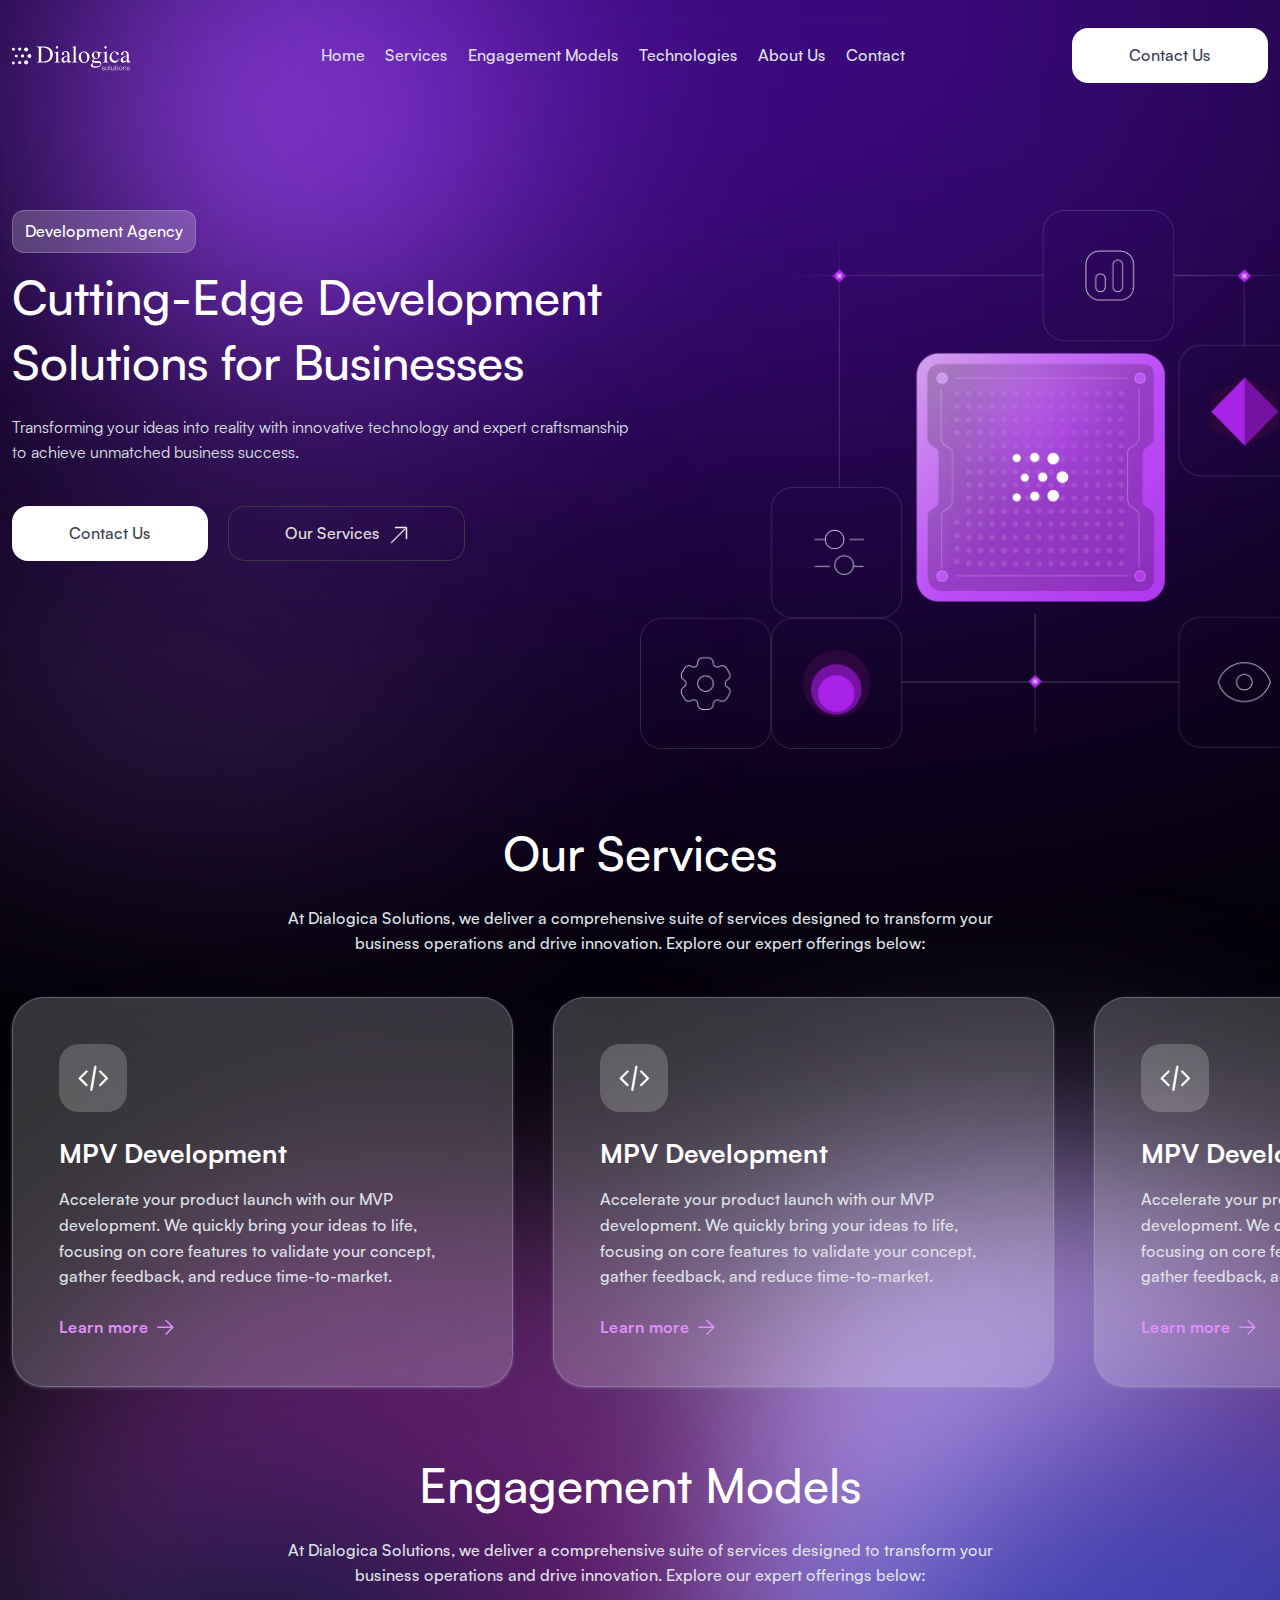
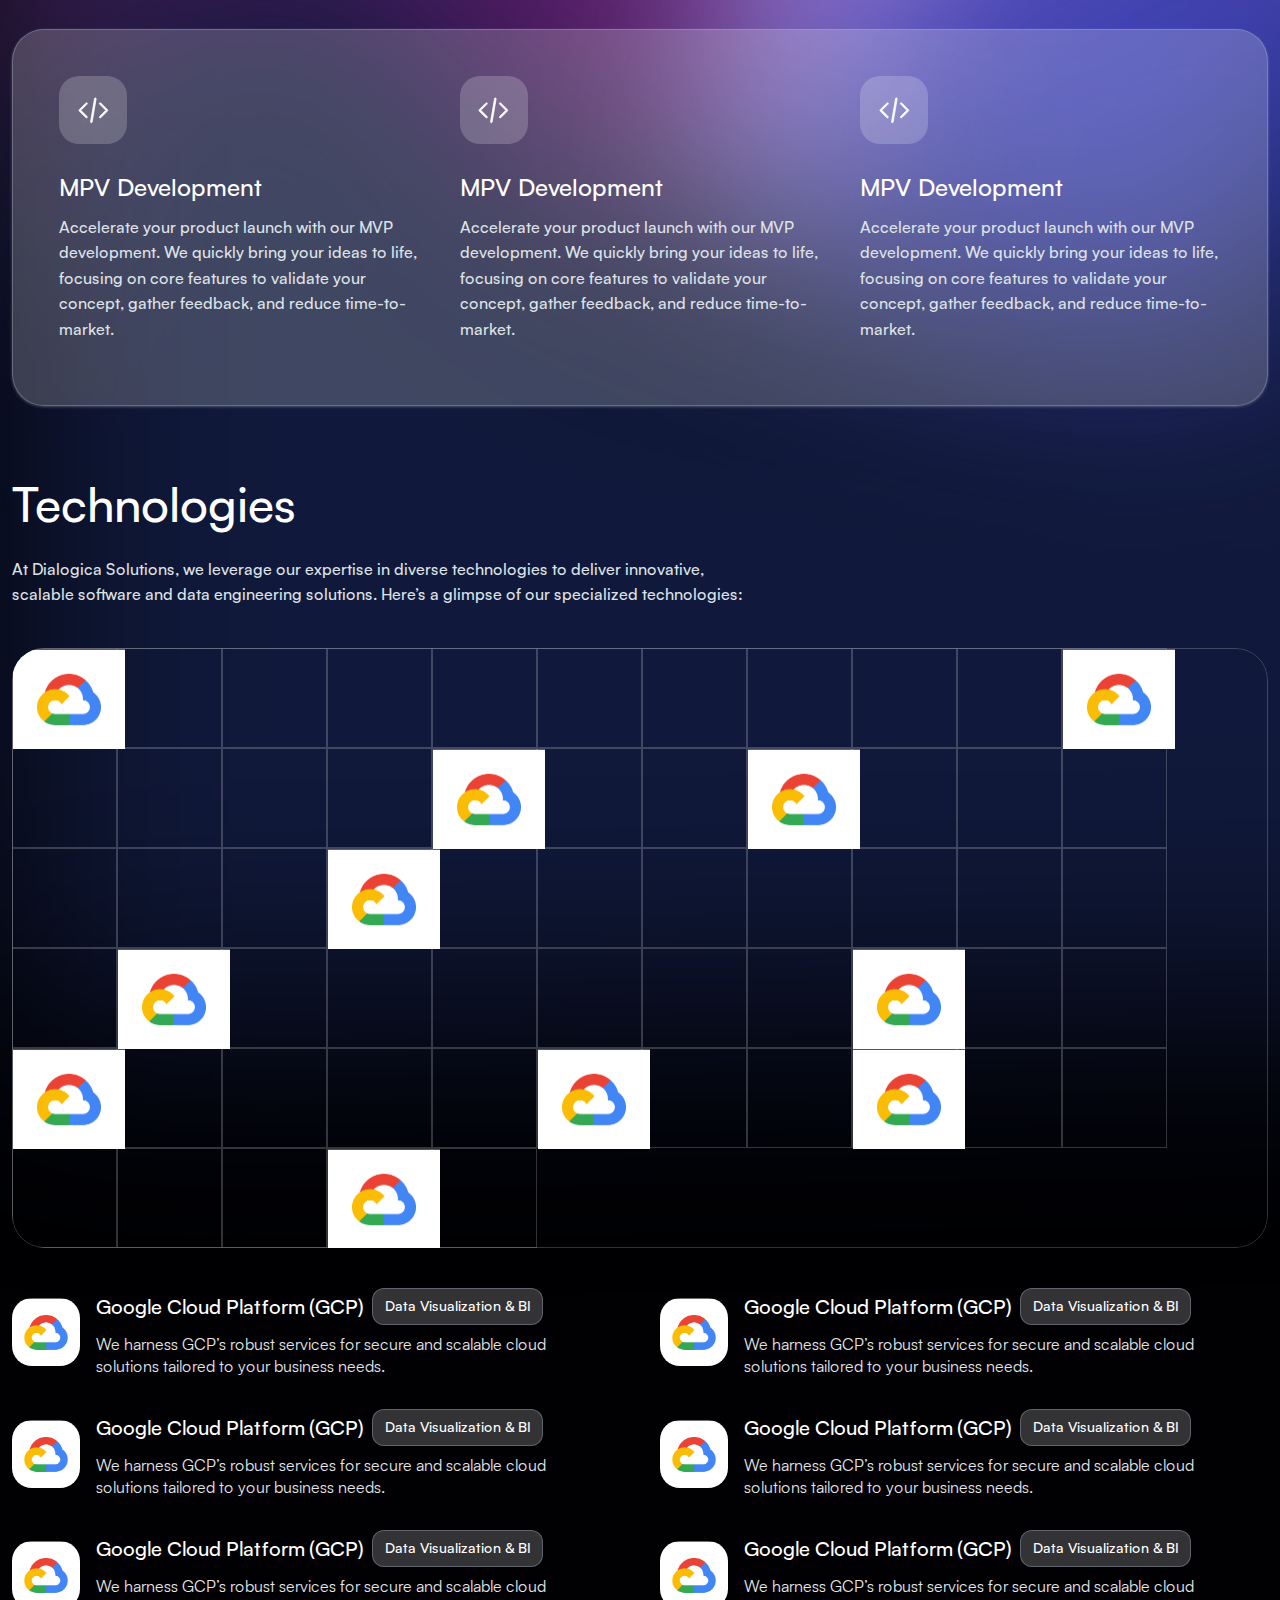
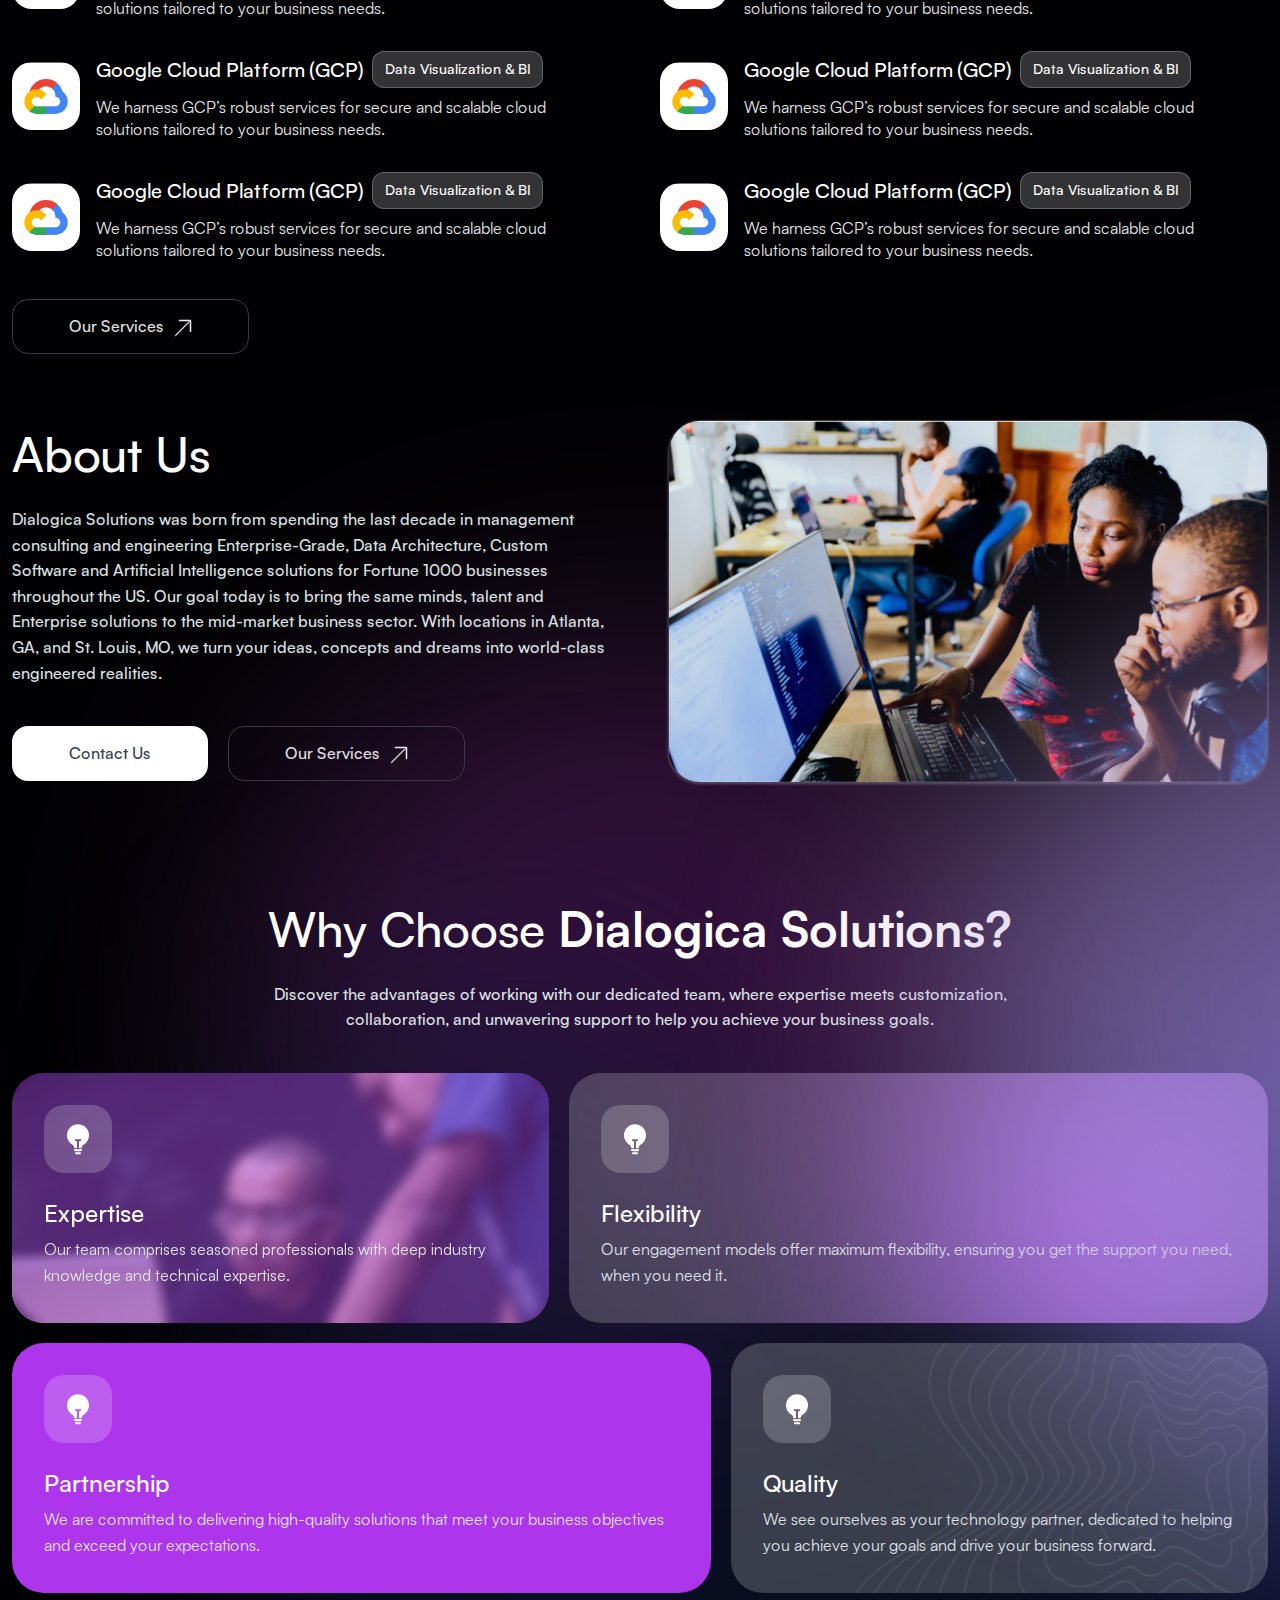
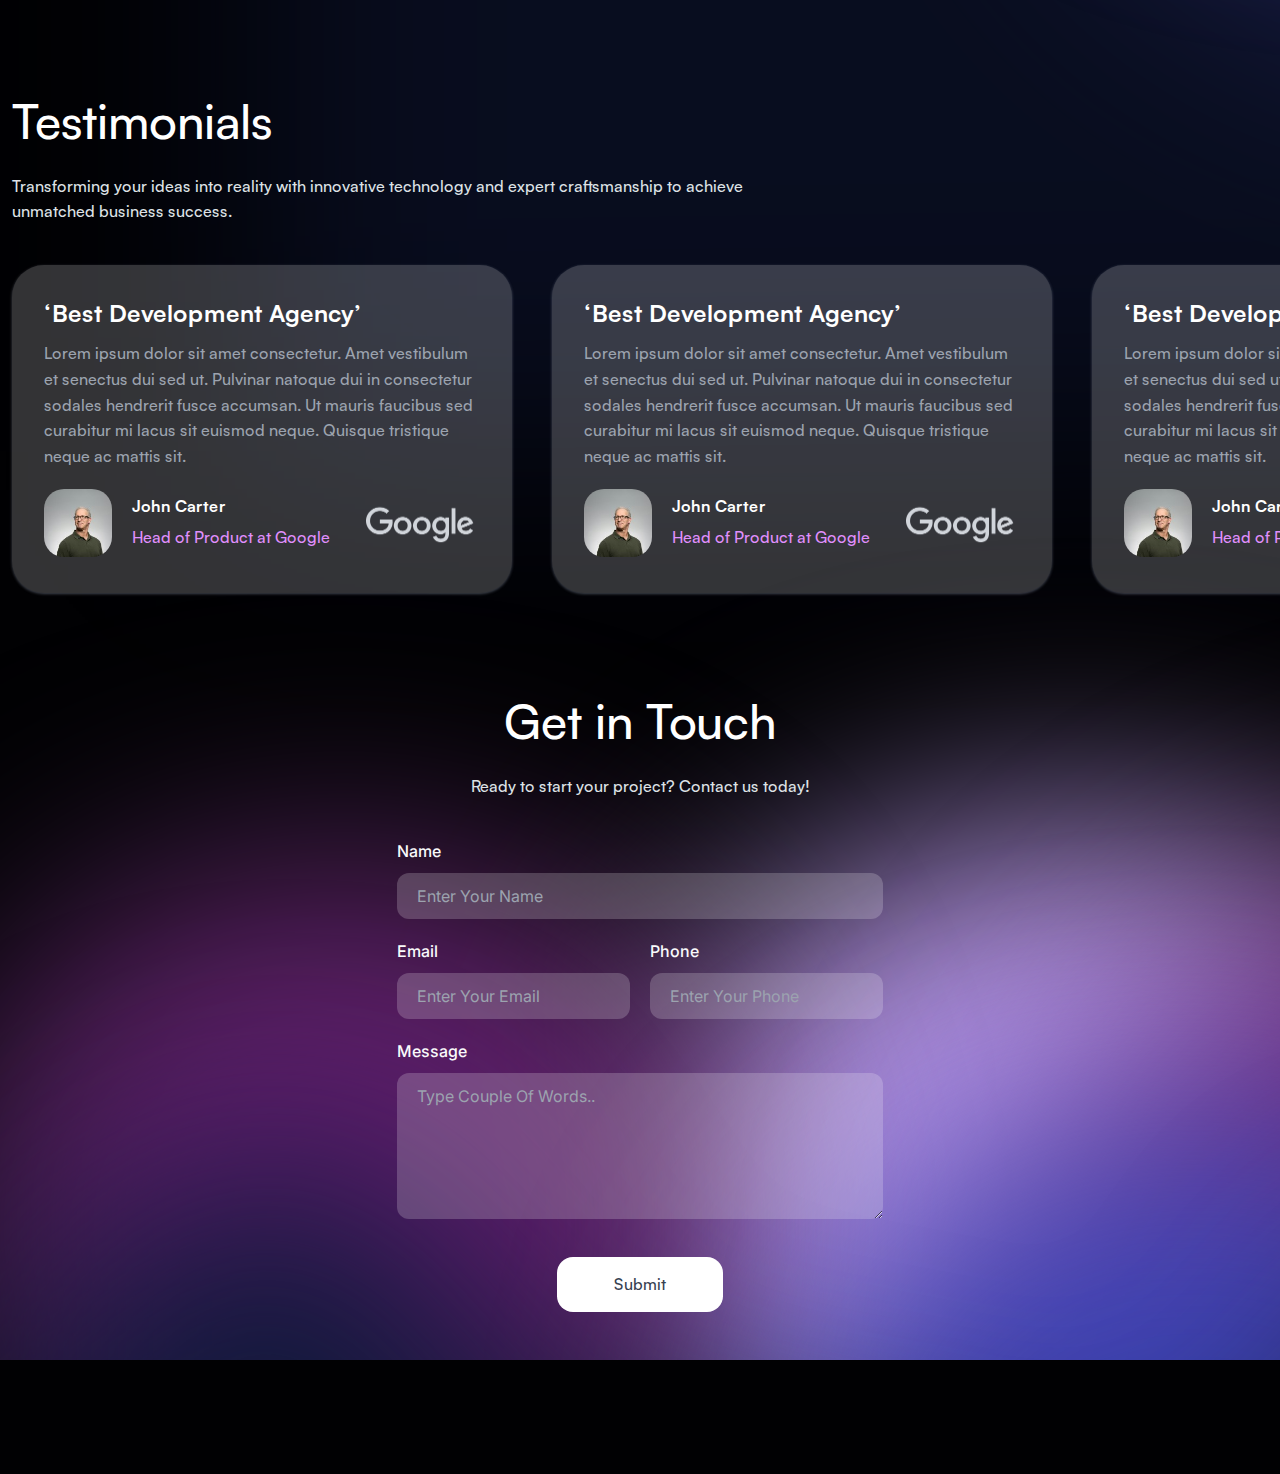
==== index.html @ e577fa41 "testing" ====
<!DOCTYPE html>
<html lang="en">
	<head>
		<meta charset="UTF-8">
		<meta name="viewport" content="width=device-width, initial-scale=1.0">
		<!-- bootstrap min css -->
		<link rel="stylesheet" href="assets/css/bootstrap.min.css">
		<!-- bootstrap min css -->
		<link rel="stylesheet" href="assets/css/fonts.css">
		<!-- main css -->
		<link rel="stylesheet" href="assets/css/main.css">
		<!-- responsive css -->
		<link rel="stylesheet" href="assets/css/responsive.css">
		<title>Dialogica solutions</title>
	</head>
	<body>
		<!-- header section start -->
		<header class="header-area">
			<div class="container">
				<div class="row align-items-center justify-content-between">
					<div class="col-auto">
						<a href="#" class="main-logo">
							<img src="assets/images/header-logo/header-logo.svg" alt="header logo">
						</a>
					</div>
					<div class="col-lg-8 d-none d-lg-block">
						<div class="main-menu-wrapper justify-content-center d-flex">
							<nav class="main-menu">
								<ul>
									<li>
										<a href="#">Home</a>
									</li>
									<li>
										<a href="#">Services</a>
									</li>
									<li>
										<a href="#">Engagement Models</a>
									</li>
									<li>
										<a href="#">Technologies</a>
									</li>
									<li>
										<a href="#">About Us</a>
									</li>
									<li>
										<a href="#">Contact</a>
									</li>
								</ul>
							</nav>
						</div>
					</div>
					<div class="col-auto">
						<a href="#" class="dialogica-btn">
							Contact Us
						</a>
					</div>
				</div>
			</div>
		</header>
		<!-- header section end -->
		<!-- main area start -->
		<main>
			<!-- banner section start -->
			 <section class="banner-area d-flex align-items-end">
				<div class="container position-relative z-5">
					<div class="gradient gradient-1"></div>
					<div class="gradient gradient-2"></div>
					<div class="gradient gradient-3"></div>
					<div class="row align-items-start flex-column-reverse flex-xl-row position-relative z-5">
						<div class="col">
							<div class="banner-content-wrapper">
								<span class="sub-title ">Development Agency</span>
								<h1 class="main-title ">Cutting-Edge Development Solutions for Businesses</h1>
								<div class=" mb-p">
									<p>Transforming your ideas into reality with innovative technology and expert craftsmanship to achieve unmatched business success.</p>
								</div>
								<div class="bottom-content-button d-flex align-items-center flex-wrap">
									<a href="#" class="dialogica-btn ">Contact Us</a>
									<a href="#" class="dialogica-btn transparent-btn ">
										<span>Our Services</span>
										<svg width="18" height="18" viewBox="0 0 18 18" fill="none" xmlns="http://www.w3.org/2000/svg">
											<path d="M16.2498 3.31V2.10289L15.3963 2.95645L1.6842 16.6685C1.63742 16.7099 1.57676 16.7324 1.51414 16.7313C1.44938 16.7301 1.38758 16.7039 1.34178 16.6581C1.29597 16.6123 1.26974 16.5505 1.26859 16.4857C1.26749 16.4231 1.28992 16.3624 1.33131 16.3156L15.0434 2.60355L15.897 1.75H14.6898H5.24985C5.18354 1.75 5.11995 1.72366 5.07307 1.67678C5.02619 1.62989 4.99985 1.5663 4.99985 1.5C4.99985 1.4337 5.02619 1.37011 5.07307 1.32322C5.11995 1.27634 5.18354 1.25 5.24985 1.25H16.4998C16.5662 1.25 16.6297 1.27634 16.6766 1.32322C16.7235 1.37011 16.7498 1.43369 16.7498 1.5V12.75C16.7498 12.8163 16.7235 12.8799 16.6766 12.9268C16.6297 12.9737 16.5662 13 16.4998 13C16.4335 13 16.37 12.9737 16.3231 12.9268C16.2762 12.8799 16.2498 12.8163 16.2498 12.75V3.31Z" fill="black" stroke="#fff"/>
										</svg>	
									</a>
								</div>
							</div>
						</div>
						<div class="col">
							<div class="banner-img-wrapper ">
								<img src="assets/images/banner/banner-img.png" alt="banner img">
							</div>
						</div>
					</div>
				</div>
			 </section>
			<!-- banner section end -->
			<!-- dialogica services card section end -->
			 <section class="dialogica-services-card-area">
				<div class="container position-relative z-6">
					<div class="gradient gradient-4"></div>
					<div class="gradient gradient-5"></div>
					<div class="gradient gradient-6"></div>
					<div class="gradient gradient-7"></div>
					<div class="gradient gradient-8"></div>
					<!-- our services section start -->
					<div class="our-services-area position-relative z-6">
						<div class="section-title-wrapper text-center">
							<h2 >Our Services</h2>
							<div >
								<p>At Dialogica Solutions, we deliver a comprehensive suite of services designed to transform your business operations and drive innovation. Explore our expert offerings below:</p>
							</div>
						</div>
						<div class="card-move-wrapper">
							
							<div class="card-wrapper card-move-info">
								<a href="#" class="card-info card-hover-active position-relative z-3 overflow-hidden">
									<div class="gradient gradient-1"></div>
									<div class="inner-card-wrapper">
										<div class="card-icon ">
											<svg width="31" height="27" viewBox="0 0 31 27" fill="none" xmlns="http://www.w3.org/2000/svg">
												<path d="M3.173 13.0768L2.91247 13.3373L3.173 13.5978L9.11997 19.5448C9.26431 19.7019 9.34279 19.9086 9.33902 20.122C9.33522 20.3375 9.24795 20.543 9.09559 20.6954C8.94323 20.8477 8.73769 20.935 8.52225 20.9388C8.3088 20.9426 8.10215 20.8641 7.94503 20.7198L1.1502 13.9249C1.15019 13.9249 1.15017 13.9249 1.15016 13.9249C0.99446 13.769 0.907008 13.5576 0.907008 13.3373C0.907008 13.117 0.994445 12.9057 1.15012 12.7497C1.15014 12.7497 1.15017 12.7497 1.1502 12.7497L7.94988 5.94998C8.1058 5.79425 8.31715 5.70678 8.53752 5.70678C8.75781 5.70678 8.96909 5.79419 9.125 5.94982C9.28062 6.10572 9.36803 6.317 9.36803 6.53729C9.36803 6.75766 9.28056 6.96902 9.12483 7.12494L3.173 13.0768ZM27.502 13.5978L27.7626 13.3373L27.502 13.0768L21.5502 7.12494C21.3945 6.96902 21.307 6.75766 21.307 6.53729C21.307 6.317 21.3944 6.10572 21.55 5.94982C21.7059 5.79419 21.9172 5.70678 22.1375 5.70678C22.3579 5.70678 22.5692 5.79425 22.7252 5.94998L29.5248 12.7497C29.6806 12.9056 29.768 13.1169 29.768 13.3373C29.768 13.5577 29.6806 13.769 29.5248 13.9249L22.73 20.7198C22.5729 20.8641 22.3662 20.9426 22.1528 20.9388C21.9373 20.935 21.7318 20.8477 21.5794 20.6954C21.4271 20.543 21.3398 20.3375 21.336 20.122C21.3322 19.9086 21.4107 19.7019 21.5551 19.5448L27.502 13.5978ZM18.1569 1.8793L18.1568 1.8795L14.1573 25.0766C14.1166 25.2902 13.9937 25.4794 13.815 25.6036C13.6356 25.7282 13.4144 25.7772 13.1991 25.7401C12.9839 25.7029 12.7919 25.5826 12.6647 25.4051C12.5379 25.2282 12.4855 25.0088 12.5187 24.7938L16.5182 1.59669L16.5182 1.59658C16.5556 1.37929 16.6778 1.18575 16.8578 1.0585C17.0379 0.931255 17.2611 0.880724 17.4784 0.918019C17.5861 0.936533 17.689 0.976083 17.7814 1.03441C17.8738 1.09275 17.9538 1.16873 18.0168 1.25801C18.0799 1.34729 18.1247 1.44811 18.1487 1.55471C18.1727 1.66132 18.1755 1.77162 18.1569 1.8793Z" fill="white" stroke="white" stroke-width="0.736867"/>
											</svg>
												
										</div>
										<div class="card-content">
											<h5 >MPV Development</h5>
											<div >
												<p>Accelerate your product launch with our MVP development. We quickly bring your ideas to life, focusing on core features to validate your concept, gather feedback, and reduce time-to-market.</p>
											</div>
											<div >
												<span class="learn-btn">
													<span>Learn more</span>
													<svg width="17" height="16" viewBox="0 0 17 16" fill="none" xmlns="http://www.w3.org/2000/svg">
													<path d="M0.837402 8.3374H15.8374M15.8374 8.3374L9.0874 1.5874M15.8374 8.3374L9.0874 15.0874" stroke="#E08FFD" stroke-width="1.5" stroke-linecap="round" stroke-linejoin="round"/>
													</svg>
												</span>
											</div>
										</div>
									</div>
								</a>
								<a href="#" class="card-info card-hover-active position-relative z-3 overflow-hidden">
									<div class="gradient gradient-1"></div>
									<div class="inner-card-wrapper">
										<div class="card-icon ">
											<svg width="31" height="27" viewBox="0 0 31 27" fill="none" xmlns="http://www.w3.org/2000/svg">
												<path d="M3.173 13.0768L2.91247 13.3373L3.173 13.5978L9.11997 19.5448C9.26431 19.7019 9.34279 19.9086 9.33902 20.122C9.33522 20.3375 9.24795 20.543 9.09559 20.6954C8.94323 20.8477 8.73769 20.935 8.52225 20.9388C8.3088 20.9426 8.10215 20.8641 7.94503 20.7198L1.1502 13.9249C1.15019 13.9249 1.15017 13.9249 1.15016 13.9249C0.99446 13.769 0.907008 13.5576 0.907008 13.3373C0.907008 13.117 0.994445 12.9057 1.15012 12.7497C1.15014 12.7497 1.15017 12.7497 1.1502 12.7497L7.94988 5.94998C8.1058 5.79425 8.31715 5.70678 8.53752 5.70678C8.75781 5.70678 8.96909 5.79419 9.125 5.94982C9.28062 6.10572 9.36803 6.317 9.36803 6.53729C9.36803 6.75766 9.28056 6.96902 9.12483 7.12494L3.173 13.0768ZM27.502 13.5978L27.7626 13.3373L27.502 13.0768L21.5502 7.12494C21.3945 6.96902 21.307 6.75766 21.307 6.53729C21.307 6.317 21.3944 6.10572 21.55 5.94982C21.7059 5.79419 21.9172 5.70678 22.1375 5.70678C22.3579 5.70678 22.5692 5.79425 22.7252 5.94998L29.5248 12.7497C29.6806 12.9056 29.768 13.1169 29.768 13.3373C29.768 13.5577 29.6806 13.769 29.5248 13.9249L22.73 20.7198C22.5729 20.8641 22.3662 20.9426 22.1528 20.9388C21.9373 20.935 21.7318 20.8477 21.5794 20.6954C21.4271 20.543 21.3398 20.3375 21.336 20.122C21.3322 19.9086 21.4107 19.7019 21.5551 19.5448L27.502 13.5978ZM18.1569 1.8793L18.1568 1.8795L14.1573 25.0766C14.1166 25.2902 13.9937 25.4794 13.815 25.6036C13.6356 25.7282 13.4144 25.7772 13.1991 25.7401C12.9839 25.7029 12.7919 25.5826 12.6647 25.4051C12.5379 25.2282 12.4855 25.0088 12.5187 24.7938L16.5182 1.59669L16.5182 1.59658C16.5556 1.37929 16.6778 1.18575 16.8578 1.0585C17.0379 0.931255 17.2611 0.880724 17.4784 0.918019C17.5861 0.936533 17.689 0.976083 17.7814 1.03441C17.8738 1.09275 17.9538 1.16873 18.0168 1.25801C18.0799 1.34729 18.1247 1.44811 18.1487 1.55471C18.1727 1.66132 18.1755 1.77162 18.1569 1.8793Z" fill="white" stroke="white" stroke-width="0.736867"/>
											</svg>
												
										</div>
										<div class="card-content">
											<h5 >MPV Development</h5>
											<div >
												<p>Accelerate your product launch with our MVP development. We quickly bring your ideas to life, focusing on core features to validate your concept, gather feedback, and reduce time-to-market.</p>
											</div>
											<div >
												<span class="learn-btn">
													<span>Learn more</span>
													<svg width="17" height="16" viewBox="0 0 17 16" fill="none" xmlns="http://www.w3.org/2000/svg">
													<path d="M0.837402 8.3374H15.8374M15.8374 8.3374L9.0874 1.5874M15.8374 8.3374L9.0874 15.0874" stroke="#E08FFD" stroke-width="1.5" stroke-linecap="round" stroke-linejoin="round"/>
													</svg>
												</span>
											</div>
										</div>
									</div>
								</a>
								<a href="#" class="card-info card-hover-active position-relative z-3 overflow-hidden">
									<div class="gradient gradient-1"></div>
									<div class="inner-card-wrapper">
										<div class="card-icon ">
											<svg width="31" height="27" viewBox="0 0 31 27" fill="none" xmlns="http://www.w3.org/2000/svg">
												<path d="M3.173 13.0768L2.91247 13.3373L3.173 13.5978L9.11997 19.5448C9.26431 19.7019 9.34279 19.9086 9.33902 20.122C9.33522 20.3375 9.24795 20.543 9.09559 20.6954C8.94323 20.8477 8.73769 20.935 8.52225 20.9388C8.3088 20.9426 8.10215 20.8641 7.94503 20.7198L1.1502 13.9249C1.15019 13.9249 1.15017 13.9249 1.15016 13.9249C0.99446 13.769 0.907008 13.5576 0.907008 13.3373C0.907008 13.117 0.994445 12.9057 1.15012 12.7497C1.15014 12.7497 1.15017 12.7497 1.1502 12.7497L7.94988 5.94998C8.1058 5.79425 8.31715 5.70678 8.53752 5.70678C8.75781 5.70678 8.96909 5.79419 9.125 5.94982C9.28062 6.10572 9.36803 6.317 9.36803 6.53729C9.36803 6.75766 9.28056 6.96902 9.12483 7.12494L3.173 13.0768ZM27.502 13.5978L27.7626 13.3373L27.502 13.0768L21.5502 7.12494C21.3945 6.96902 21.307 6.75766 21.307 6.53729C21.307 6.317 21.3944 6.10572 21.55 5.94982C21.7059 5.79419 21.9172 5.70678 22.1375 5.70678C22.3579 5.70678 22.5692 5.79425 22.7252 5.94998L29.5248 12.7497C29.6806 12.9056 29.768 13.1169 29.768 13.3373C29.768 13.5577 29.6806 13.769 29.5248 13.9249L22.73 20.7198C22.5729 20.8641 22.3662 20.9426 22.1528 20.9388C21.9373 20.935 21.7318 20.8477 21.5794 20.6954C21.4271 20.543 21.3398 20.3375 21.336 20.122C21.3322 19.9086 21.4107 19.7019 21.5551 19.5448L27.502 13.5978ZM18.1569 1.8793L18.1568 1.8795L14.1573 25.0766C14.1166 25.2902 13.9937 25.4794 13.815 25.6036C13.6356 25.7282 13.4144 25.7772 13.1991 25.7401C12.9839 25.7029 12.7919 25.5826 12.6647 25.4051C12.5379 25.2282 12.4855 25.0088 12.5187 24.7938L16.5182 1.59669L16.5182 1.59658C16.5556 1.37929 16.6778 1.18575 16.8578 1.0585C17.0379 0.931255 17.2611 0.880724 17.4784 0.918019C17.5861 0.936533 17.689 0.976083 17.7814 1.03441C17.8738 1.09275 17.9538 1.16873 18.0168 1.25801C18.0799 1.34729 18.1247 1.44811 18.1487 1.55471C18.1727 1.66132 18.1755 1.77162 18.1569 1.8793Z" fill="white" stroke="white" stroke-width="0.736867"/>
											</svg>
												
										</div>
										<div class="card-content">
											<h5 >MPV Development</h5>
											<div >
												<p>Accelerate your product launch with our MVP development. We quickly bring your ideas to life, focusing on core features to validate your concept, gather feedback, and reduce time-to-market.</p>
											</div>
											<div >
												<span class="learn-btn">
													<span>Learn more</span>
													<svg width="17" height="16" viewBox="0 0 17 16" fill="none" xmlns="http://www.w3.org/2000/svg">
													<path d="M0.837402 8.3374H15.8374M15.8374 8.3374L9.0874 1.5874M15.8374 8.3374L9.0874 15.0874" stroke="#E08FFD" stroke-width="1.5" stroke-linecap="round" stroke-linejoin="round"/>
													</svg>
												</span>
											</div>
										</div>
									</div>
								</a>
								<a href="#" class="card-info card-hover-active position-relative z-3 overflow-hidden">
									<div class="gradient gradient-1"></div>
									<div class="inner-card-wrapper">
										<div class="card-icon ">
											<svg width="31" height="27" viewBox="0 0 31 27" fill="none" xmlns="http://www.w3.org/2000/svg">
												<path d="M3.173 13.0768L2.91247 13.3373L3.173 13.5978L9.11997 19.5448C9.26431 19.7019 9.34279 19.9086 9.33902 20.122C9.33522 20.3375 9.24795 20.543 9.09559 20.6954C8.94323 20.8477 8.73769 20.935 8.52225 20.9388C8.3088 20.9426 8.10215 20.8641 7.94503 20.7198L1.1502 13.9249C1.15019 13.9249 1.15017 13.9249 1.15016 13.9249C0.99446 13.769 0.907008 13.5576 0.907008 13.3373C0.907008 13.117 0.994445 12.9057 1.15012 12.7497C1.15014 12.7497 1.15017 12.7497 1.1502 12.7497L7.94988 5.94998C8.1058 5.79425 8.31715 5.70678 8.53752 5.70678C8.75781 5.70678 8.96909 5.79419 9.125 5.94982C9.28062 6.10572 9.36803 6.317 9.36803 6.53729C9.36803 6.75766 9.28056 6.96902 9.12483 7.12494L3.173 13.0768ZM27.502 13.5978L27.7626 13.3373L27.502 13.0768L21.5502 7.12494C21.3945 6.96902 21.307 6.75766 21.307 6.53729C21.307 6.317 21.3944 6.10572 21.55 5.94982C21.7059 5.79419 21.9172 5.70678 22.1375 5.70678C22.3579 5.70678 22.5692 5.79425 22.7252 5.94998L29.5248 12.7497C29.6806 12.9056 29.768 13.1169 29.768 13.3373C29.768 13.5577 29.6806 13.769 29.5248 13.9249L22.73 20.7198C22.5729 20.8641 22.3662 20.9426 22.1528 20.9388C21.9373 20.935 21.7318 20.8477 21.5794 20.6954C21.4271 20.543 21.3398 20.3375 21.336 20.122C21.3322 19.9086 21.4107 19.7019 21.5551 19.5448L27.502 13.5978ZM18.1569 1.8793L18.1568 1.8795L14.1573 25.0766C14.1166 25.2902 13.9937 25.4794 13.815 25.6036C13.6356 25.7282 13.4144 25.7772 13.1991 25.7401C12.9839 25.7029 12.7919 25.5826 12.6647 25.4051C12.5379 25.2282 12.4855 25.0088 12.5187 24.7938L16.5182 1.59669L16.5182 1.59658C16.5556 1.37929 16.6778 1.18575 16.8578 1.0585C17.0379 0.931255 17.2611 0.880724 17.4784 0.918019C17.5861 0.936533 17.689 0.976083 17.7814 1.03441C17.8738 1.09275 17.9538 1.16873 18.0168 1.25801C18.0799 1.34729 18.1247 1.44811 18.1487 1.55471C18.1727 1.66132 18.1755 1.77162 18.1569 1.8793Z" fill="white" stroke="white" stroke-width="0.736867"/>
											</svg>
												
										</div>
										<div class="card-content">
											<h5 >MPV Development</h5>
											<div >
												<p>Accelerate your product launch with our MVP development. We quickly bring your ideas to life, focusing on core features to validate your concept, gather feedback, and reduce time-to-market.</p>
											</div>
											<div >
												<span class="learn-btn">
													<span>Learn more</span>
													<svg width="17" height="16" viewBox="0 0 17 16" fill="none" xmlns="http://www.w3.org/2000/svg">
													<path d="M0.837402 8.3374H15.8374M15.8374 8.3374L9.0874 1.5874M15.8374 8.3374L9.0874 15.0874" stroke="#E08FFD" stroke-width="1.5" stroke-linecap="round" stroke-linejoin="round"/>
													</svg>
												</span>
											</div>
										</div>
									</div>
								</a>
								<a href="#" class="card-info card-hover-active position-relative z-3 overflow-hidden">
									<div class="gradient gradient-1"></div>
									<div class="inner-card-wrapper">
										<div class="card-icon ">
											<svg width="31" height="27" viewBox="0 0 31 27" fill="none" xmlns="http://www.w3.org/2000/svg">
												<path d="M3.173 13.0768L2.91247 13.3373L3.173 13.5978L9.11997 19.5448C9.26431 19.7019 9.34279 19.9086 9.33902 20.122C9.33522 20.3375 9.24795 20.543 9.09559 20.6954C8.94323 20.8477 8.73769 20.935 8.52225 20.9388C8.3088 20.9426 8.10215 20.8641 7.94503 20.7198L1.1502 13.9249C1.15019 13.9249 1.15017 13.9249 1.15016 13.9249C0.99446 13.769 0.907008 13.5576 0.907008 13.3373C0.907008 13.117 0.994445 12.9057 1.15012 12.7497C1.15014 12.7497 1.15017 12.7497 1.1502 12.7497L7.94988 5.94998C8.1058 5.79425 8.31715 5.70678 8.53752 5.70678C8.75781 5.70678 8.96909 5.79419 9.125 5.94982C9.28062 6.10572 9.36803 6.317 9.36803 6.53729C9.36803 6.75766 9.28056 6.96902 9.12483 7.12494L3.173 13.0768ZM27.502 13.5978L27.7626 13.3373L27.502 13.0768L21.5502 7.12494C21.3945 6.96902 21.307 6.75766 21.307 6.53729C21.307 6.317 21.3944 6.10572 21.55 5.94982C21.7059 5.79419 21.9172 5.70678 22.1375 5.70678C22.3579 5.70678 22.5692 5.79425 22.7252 5.94998L29.5248 12.7497C29.6806 12.9056 29.768 13.1169 29.768 13.3373C29.768 13.5577 29.6806 13.769 29.5248 13.9249L22.73 20.7198C22.5729 20.8641 22.3662 20.9426 22.1528 20.9388C21.9373 20.935 21.7318 20.8477 21.5794 20.6954C21.4271 20.543 21.3398 20.3375 21.336 20.122C21.3322 19.9086 21.4107 19.7019 21.5551 19.5448L27.502 13.5978ZM18.1569 1.8793L18.1568 1.8795L14.1573 25.0766C14.1166 25.2902 13.9937 25.4794 13.815 25.6036C13.6356 25.7282 13.4144 25.7772 13.1991 25.7401C12.9839 25.7029 12.7919 25.5826 12.6647 25.4051C12.5379 25.2282 12.4855 25.0088 12.5187 24.7938L16.5182 1.59669L16.5182 1.59658C16.5556 1.37929 16.6778 1.18575 16.8578 1.0585C17.0379 0.931255 17.2611 0.880724 17.4784 0.918019C17.5861 0.936533 17.689 0.976083 17.7814 1.03441C17.8738 1.09275 17.9538 1.16873 18.0168 1.25801C18.0799 1.34729 18.1247 1.44811 18.1487 1.55471C18.1727 1.66132 18.1755 1.77162 18.1569 1.8793Z" fill="white" stroke="white" stroke-width="0.736867"/>
											</svg>
												
										</div>
										<div class="card-content">
											<h5 >MPV Development</h5>
											<div >
												<p>Accelerate your product launch with our MVP development. We quickly bring your ideas to life, focusing on core features to validate your concept, gather feedback, and reduce time-to-market.</p>
											</div>
											<div >
												<span class="learn-btn">
													<span>Learn more</span>
													<svg width="17" height="16" viewBox="0 0 17 16" fill="none" xmlns="http://www.w3.org/2000/svg">
													<path d="M0.837402 8.3374H15.8374M15.8374 8.3374L9.0874 1.5874M15.8374 8.3374L9.0874 15.0874" stroke="#E08FFD" stroke-width="1.5" stroke-linecap="round" stroke-linejoin="round"/>
													</svg>
												</span>
											</div>
										</div>
									</div>
								</a>
							</div>
						</div>
					</div>
					<!-- our services section end -->
					<!-- engagement models section start -->
					<div class="engagement-models-area position-relative z-6">
						<div class="section-title-wrapper text-center">
							<h2 >Engagement Models</h2>
							<div >
								<p>At Dialogica Solutions, we deliver a comprehensive suite of services designed to transform your business operations and drive innovation. Explore our expert offerings below:</p>
							</div>
						</div>
						<div class="card-wrapper">
							<div class="card-info d-flex ">
								<div class="inner-card-wrapper">
									<div class="card-icon ">
										<svg width="31" height="27" viewBox="0 0 31 27" fill="none" xmlns="http://www.w3.org/2000/svg">
											<path d="M3.173 13.0768L2.91247 13.3373L3.173 13.5978L9.11997 19.5448C9.26431 19.7019 9.34279 19.9086 9.33902 20.122C9.33522 20.3375 9.24795 20.543 9.09559 20.6954C8.94323 20.8477 8.73769 20.935 8.52225 20.9388C8.3088 20.9426 8.10215 20.8641 7.94503 20.7198L1.1502 13.9249C1.15019 13.9249 1.15017 13.9249 1.15016 13.9249C0.99446 13.769 0.907008 13.5576 0.907008 13.3373C0.907008 13.117 0.994445 12.9057 1.15012 12.7497C1.15014 12.7497 1.15017 12.7497 1.1502 12.7497L7.94988 5.94998C8.1058 5.79425 8.31715 5.70678 8.53752 5.70678C8.75781 5.70678 8.96909 5.79419 9.125 5.94982C9.28062 6.10572 9.36803 6.317 9.36803 6.53729C9.36803 6.75766 9.28056 6.96902 9.12483 7.12494L3.173 13.0768ZM27.502 13.5978L27.7626 13.3373L27.502 13.0768L21.5502 7.12494C21.3945 6.96902 21.307 6.75766 21.307 6.53729C21.307 6.317 21.3944 6.10572 21.55 5.94982C21.7059 5.79419 21.9172 5.70678 22.1375 5.70678C22.3579 5.70678 22.5692 5.79425 22.7252 5.94998L29.5248 12.7497C29.6806 12.9056 29.768 13.1169 29.768 13.3373C29.768 13.5577 29.6806 13.769 29.5248 13.9249L22.73 20.7198C22.5729 20.8641 22.3662 20.9426 22.1528 20.9388C21.9373 20.935 21.7318 20.8477 21.5794 20.6954C21.4271 20.543 21.3398 20.3375 21.336 20.122C21.3322 19.9086 21.4107 19.7019 21.5551 19.5448L27.502 13.5978ZM18.1569 1.8793L18.1568 1.8795L14.1573 25.0766C14.1166 25.2902 13.9937 25.4794 13.815 25.6036C13.6356 25.7282 13.4144 25.7772 13.1991 25.7401C12.9839 25.7029 12.7919 25.5826 12.6647 25.4051C12.5379 25.2282 12.4855 25.0088 12.5187 24.7938L16.5182 1.59669L16.5182 1.59658C16.5556 1.37929 16.6778 1.18575 16.8578 1.0585C17.0379 0.931255 17.2611 0.880724 17.4784 0.918019C17.5861 0.936533 17.689 0.976083 17.7814 1.03441C17.8738 1.09275 17.9538 1.16873 18.0168 1.25801C18.0799 1.34729 18.1247 1.44811 18.1487 1.55471C18.1727 1.66132 18.1755 1.77162 18.1569 1.8793Z" fill="white" stroke="white" stroke-width="0.736867"/>
										</svg>
											
									</div>
									<div class="card-content">
										<h5 >MPV Development</h5>
										<div >
											<p>Accelerate your product launch with our MVP development. We quickly bring your ideas to life, focusing on core features to validate your concept, gather feedback, and reduce time-to-market.</p>
										</div>
									</div>
								</div>
								<div class="inner-card-wrapper">
									<div class="card-icon ">
										<svg width="31" height="27" viewBox="0 0 31 27" fill="none" xmlns="http://www.w3.org/2000/svg">
											<path d="M3.173 13.0768L2.91247 13.3373L3.173 13.5978L9.11997 19.5448C9.26431 19.7019 9.34279 19.9086 9.33902 20.122C9.33522 20.3375 9.24795 20.543 9.09559 20.6954C8.94323 20.8477 8.73769 20.935 8.52225 20.9388C8.3088 20.9426 8.10215 20.8641 7.94503 20.7198L1.1502 13.9249C1.15019 13.9249 1.15017 13.9249 1.15016 13.9249C0.99446 13.769 0.907008 13.5576 0.907008 13.3373C0.907008 13.117 0.994445 12.9057 1.15012 12.7497C1.15014 12.7497 1.15017 12.7497 1.1502 12.7497L7.94988 5.94998C8.1058 5.79425 8.31715 5.70678 8.53752 5.70678C8.75781 5.70678 8.96909 5.79419 9.125 5.94982C9.28062 6.10572 9.36803 6.317 9.36803 6.53729C9.36803 6.75766 9.28056 6.96902 9.12483 7.12494L3.173 13.0768ZM27.502 13.5978L27.7626 13.3373L27.502 13.0768L21.5502 7.12494C21.3945 6.96902 21.307 6.75766 21.307 6.53729C21.307 6.317 21.3944 6.10572 21.55 5.94982C21.7059 5.79419 21.9172 5.70678 22.1375 5.70678C22.3579 5.70678 22.5692 5.79425 22.7252 5.94998L29.5248 12.7497C29.6806 12.9056 29.768 13.1169 29.768 13.3373C29.768 13.5577 29.6806 13.769 29.5248 13.9249L22.73 20.7198C22.5729 20.8641 22.3662 20.9426 22.1528 20.9388C21.9373 20.935 21.7318 20.8477 21.5794 20.6954C21.4271 20.543 21.3398 20.3375 21.336 20.122C21.3322 19.9086 21.4107 19.7019 21.5551 19.5448L27.502 13.5978ZM18.1569 1.8793L18.1568 1.8795L14.1573 25.0766C14.1166 25.2902 13.9937 25.4794 13.815 25.6036C13.6356 25.7282 13.4144 25.7772 13.1991 25.7401C12.9839 25.7029 12.7919 25.5826 12.6647 25.4051C12.5379 25.2282 12.4855 25.0088 12.5187 24.7938L16.5182 1.59669L16.5182 1.59658C16.5556 1.37929 16.6778 1.18575 16.8578 1.0585C17.0379 0.931255 17.2611 0.880724 17.4784 0.918019C17.5861 0.936533 17.689 0.976083 17.7814 1.03441C17.8738 1.09275 17.9538 1.16873 18.0168 1.25801C18.0799 1.34729 18.1247 1.44811 18.1487 1.55471C18.1727 1.66132 18.1755 1.77162 18.1569 1.8793Z" fill="white" stroke="white" stroke-width="0.736867"/>
										</svg>
											
									</div>
									<div class="card-content">
										<h5 >MPV Development</h5>
										<div >
											<p>Accelerate your product launch with our MVP development. We quickly bring your ideas to life, focusing on core features to validate your concept, gather feedback, and reduce time-to-market.</p>
										</div>
									</div>
								</div>
								<div class="inner-card-wrapper">
									<div class="card-icon ">
										<svg width="31" height="27" viewBox="0 0 31 27" fill="none" xmlns="http://www.w3.org/2000/svg">
											<path d="M3.173 13.0768L2.91247 13.3373L3.173 13.5978L9.11997 19.5448C9.26431 19.7019 9.34279 19.9086 9.33902 20.122C9.33522 20.3375 9.24795 20.543 9.09559 20.6954C8.94323 20.8477 8.73769 20.935 8.52225 20.9388C8.3088 20.9426 8.10215 20.8641 7.94503 20.7198L1.1502 13.9249C1.15019 13.9249 1.15017 13.9249 1.15016 13.9249C0.99446 13.769 0.907008 13.5576 0.907008 13.3373C0.907008 13.117 0.994445 12.9057 1.15012 12.7497C1.15014 12.7497 1.15017 12.7497 1.1502 12.7497L7.94988 5.94998C8.1058 5.79425 8.31715 5.70678 8.53752 5.70678C8.75781 5.70678 8.96909 5.79419 9.125 5.94982C9.28062 6.10572 9.36803 6.317 9.36803 6.53729C9.36803 6.75766 9.28056 6.96902 9.12483 7.12494L3.173 13.0768ZM27.502 13.5978L27.7626 13.3373L27.502 13.0768L21.5502 7.12494C21.3945 6.96902 21.307 6.75766 21.307 6.53729C21.307 6.317 21.3944 6.10572 21.55 5.94982C21.7059 5.79419 21.9172 5.70678 22.1375 5.70678C22.3579 5.70678 22.5692 5.79425 22.7252 5.94998L29.5248 12.7497C29.6806 12.9056 29.768 13.1169 29.768 13.3373C29.768 13.5577 29.6806 13.769 29.5248 13.9249L22.73 20.7198C22.5729 20.8641 22.3662 20.9426 22.1528 20.9388C21.9373 20.935 21.7318 20.8477 21.5794 20.6954C21.4271 20.543 21.3398 20.3375 21.336 20.122C21.3322 19.9086 21.4107 19.7019 21.5551 19.5448L27.502 13.5978ZM18.1569 1.8793L18.1568 1.8795L14.1573 25.0766C14.1166 25.2902 13.9937 25.4794 13.815 25.6036C13.6356 25.7282 13.4144 25.7772 13.1991 25.7401C12.9839 25.7029 12.7919 25.5826 12.6647 25.4051C12.5379 25.2282 12.4855 25.0088 12.5187 24.7938L16.5182 1.59669L16.5182 1.59658C16.5556 1.37929 16.6778 1.18575 16.8578 1.0585C17.0379 0.931255 17.2611 0.880724 17.4784 0.918019C17.5861 0.936533 17.689 0.976083 17.7814 1.03441C17.8738 1.09275 17.9538 1.16873 18.0168 1.25801C18.0799 1.34729 18.1247 1.44811 18.1487 1.55471C18.1727 1.66132 18.1755 1.77162 18.1569 1.8793Z" fill="white" stroke="white" stroke-width="0.736867"/>
										</svg>
											
									</div>
									<div class="card-content">
										<h5 >MPV Development</h5>
										<div >
											<p>Accelerate your product launch with our MVP development. We quickly bring your ideas to life, focusing on core features to validate your concept, gather feedback, and reduce time-to-market.</p>
										</div>
									</div>
								</div>
							</div>
						</div>						
					</div>
					<!-- engagement models section end -->
					<!-- technologies section start  --> 
					<div class="technologies-area section-padding pt-0 position-relative z-6">
						<div class="section-title-wrapper ms-0">
							<h2 >Technologies</h2>
							<div >
								<p>At Dialogica Solutions, we leverage our expertise in diverse technologies to deliver innovative, scalable software and data engineering solutions. Here’s a glimpse of our specialized technologies:</p>
							</div>
						</div>
						<div class="technologies-box-wrapper overflow-hidden position-relative z-1 d-flex align-items-center flex-wrap">
							<div class="technologies-box-info">
								<div class="technologies-icon">
									<img src="assets/images/technologies/cloud.png" alt="cloud">
								</div>	
							</div>
							<div class="technologies-box-info"></div>
							<div class="technologies-box-info"></div>
							<div class="technologies-box-info"></div>
							<div class="technologies-box-info"></div>
							<div class="technologies-box-info"></div>
							<div class="technologies-box-info"></div>
							<div class="technologies-box-info"></div>
							<div class="technologies-box-info"></div>
							<div class="technologies-box-info"></div>
							<div class="technologies-box-info">
								<div class="technologies-icon">
									<img src="assets/images/technologies/cloud.png" alt="cloud">
								</div>
							</div>
							<div class="technologies-box-info"></div>
							<div class="technologies-box-info"></div>
							<div class="technologies-box-info"></div>
							<div class="technologies-box-info"></div>
							<div class="technologies-box-info">
								<div class="technologies-icon">
									<img src="assets/images/technologies/cloud.png" alt="cloud">
								</div>
							</div>
							<div class="technologies-box-info"></div>
							<div class="technologies-box-info"></div>
							<div class="technologies-box-info">
								<div class="technologies-icon">
									<img src="assets/images/technologies/cloud.png" alt="cloud">
								</div>
							</div>
							<div class="technologies-box-info"></div>
							<div class="technologies-box-info"></div>
							<div class="technologies-box-info"></div>
							<div class="technologies-box-info"></div>
							<div class="technologies-box-info"></div>
							<div class="technologies-box-info"></div>
							<div class="technologies-box-info">
								<div class="technologies-icon">
									<img src="assets/images/technologies/cloud.png" alt="cloud">
								</div>
							</div>
							<div class="technologies-box-info"></div>
							<div class="technologies-box-info"></div>
							<div class="technologies-box-info"></div>
							<div class="technologies-box-info"></div>
							<div class="technologies-box-info"></div>
							<div class="technologies-box-info"></div>
							<div class="technologies-box-info"></div>
							<div class="technologies-box-info"></div>
							<div class="technologies-box-info">
								<div class="technologies-icon">
									<img src="assets/images/technologies/cloud.png" alt="cloud">
								</div>
							</div>
							<div class="technologies-box-info"></div>
							<div class="technologies-box-info"></div>
							<div class="technologies-box-info"></div>
							<div class="technologies-box-info"></div>
							<div class="technologies-box-info"></div>
							<div class="technologies-box-info"></div>
							<div class="technologies-box-info">
								<div class="technologies-icon">
									<img src="assets/images/technologies/cloud.png" alt="cloud">
								</div>
							</div>
							<div class="technologies-box-info"></div>
							<div class="technologies-box-info"></div>
							<div class="technologies-box-info">
								<div class="technologies-icon">
									<img src="assets/images/technologies/cloud.png" alt="cloud">
								</div>
							</div>
							<div class="technologies-box-info"></div>
							<div class="technologies-box-info"></div>
							<div class="technologies-box-info"></div>
							<div class="technologies-box-info"></div>
							<div class="technologies-box-info">
								<div class="technologies-icon">
									<img src="assets/images/technologies/cloud.png" alt="cloud">
								</div>
							</div>
							<div class="technologies-box-info"></div>
							<div class="technologies-box-info"></div>
							<div class="technologies-box-info">
								<div class="technologies-icon">
									<img src="assets/images/technologies/cloud.png" alt="cloud">
								</div>
							</div>
							<div class="technologies-box-info"></div>
							<div class="technologies-box-info"></div>
							<div class="technologies-box-info"></div>
							<div class="technologies-box-info"></div>
							<div class="technologies-box-info"></div>
							<div class="technologies-box-info">
								<div class="technologies-icon">
									<img src="assets/images/technologies/cloud.png" alt="cloud">
								</div>
							</div>
							<div class="technologies-box-info"></div>
						</div>
						<div class="technologies-groups-wrapper">
							<div class="row">
								<div class="col-lg-6">
									<div class="technologies-info d-flex align-items-center ">
										<div class="technologies-icon">
										<img src="assets/images/technologies/cloud.png" alt="cloud">
										</div>
										<div class="technologies-content mb-p">
										<h6>Google Cloud Platform (GCP)<span class="sub-title">Data Visualization & BI</span></h6>
										<p>We harness GCP’s robust services for secure and scalable cloud solutions tailored to your business needs.</p>
										</div>
									</div>
								</div>
								<div class="col-lg-6">
									<div class="technologies-info d-flex align-items-center ">
										<div class="technologies-icon">
										<img src="assets/images/technologies/cloud.png" alt="cloud">
										</div>
										<div class="technologies-content mb-p">
										<h6>Google Cloud Platform (GCP)<span class="sub-title">Data Visualization & BI</span></h6>
										<p>We harness GCP’s robust services for secure and scalable cloud solutions tailored to your business needs.</p>
										</div>
									</div>
								</div>
								<div class="col-lg-6">
									<div class="technologies-info d-flex align-items-center ">
										<div class="technologies-icon">
										<img src="assets/images/technologies/cloud.png" alt="cloud">
										</div>
										<div class="technologies-content mb-p">
										<h6>Google Cloud Platform (GCP)<span class="sub-title">Data Visualization & BI</span></h6>
										<p>We harness GCP’s robust services for secure and scalable cloud solutions tailored to your business needs.</p>
										</div>
									</div>
								</div>
								<div class="col-lg-6">
									<div class="technologies-info d-flex align-items-center ">
										<div class="technologies-icon">
										<img src="assets/images/technologies/cloud.png" alt="cloud">
										</div>
										<div class="technologies-content mb-p">
										<h6>Google Cloud Platform (GCP)<span class="sub-title">Data Visualization & BI</span></h6>
										<p>We harness GCP’s robust services for secure and scalable cloud solutions tailored to your business needs.</p>
										</div>
									</div>
								</div>
								<div class="col-lg-6">
									<div class="technologies-info d-flex align-items-center ">
										<div class="technologies-icon">
										<img src="assets/images/technologies/cloud.png" alt="cloud">
										</div>
										<div class="technologies-content mb-p">
										<h6>Google Cloud Platform (GCP)<span class="sub-title">Data Visualization & BI</span></h6>
										<p>We harness GCP’s robust services for secure and scalable cloud solutions tailored to your business needs.</p>
										</div>
									</div>
								</div>
								<div class="col-lg-6">
									<div class="technologies-info d-flex align-items-center ">
										<div class="technologies-icon">
										<img src="assets/images/technologies/cloud.png" alt="cloud">
										</div>
										<div class="technologies-content mb-p">
										<h6>Google Cloud Platform (GCP)<span class="sub-title">Data Visualization & BI</span></h6>
										<p>We harness GCP’s robust services for secure and scalable cloud solutions tailored to your business needs.</p>
										</div>
									</div>
								</div>
								<div class="col-lg-6">
									<div class="technologies-info d-flex align-items-center ">
										<div class="technologies-icon">
										<img src="assets/images/technologies/cloud.png" alt="cloud">
										</div>
										<div class="technologies-content mb-p">
										<h6>Google Cloud Platform (GCP)<span class="sub-title">Data Visualization & BI</span></h6>
										<p>We harness GCP’s robust services for secure and scalable cloud solutions tailored to your business needs.</p>
										</div>
									</div>
								</div>
								<div class="col-lg-6">
									<div class="technologies-info d-flex align-items-center ">
										<div class="technologies-icon">
										<img src="assets/images/technologies/cloud.png" alt="cloud">
										</div>
										<div class="technologies-content mb-p">
										<h6>Google Cloud Platform (GCP)<span class="sub-title">Data Visualization & BI</span></h6>
										<p>We harness GCP’s robust services for secure and scalable cloud solutions tailored to your business needs.</p>
										</div>
									</div>
								</div>
								<div class="col-lg-6">
									<div class="technologies-info d-flex align-items-center ">
										<div class="technologies-icon">
										<img src="assets/images/technologies/cloud.png" alt="cloud">
										</div>
										<div class="technologies-content mb-p">
										<h6>Google Cloud Platform (GCP)<span class="sub-title">Data Visualization & BI</span></h6>
										<p>We harness GCP’s robust services for secure and scalable cloud solutions tailored to your business needs.</p>
										</div>
									</div>
								</div>
								<div class="col-lg-6">
									<div class="technologies-info d-flex align-items-center ">
										<div class="technologies-icon">
										<img src="assets/images/technologies/cloud.png" alt="cloud">
										</div>
										<div class="technologies-content mb-p">
										<h6>Google Cloud Platform (GCP)<span class="sub-title">Data Visualization & BI</span></h6>
										<p>We harness GCP’s robust services for secure and scalable cloud solutions tailored to your business needs.</p>
										</div>
									</div>
								</div>
							</div>
						</div>
						<div class="technologies-bottom-button">
							<a href="#" class="dialogica-btn transparent-btn">
								<span>Our Services</span>
								<svg width="18" height="18" viewBox="0 0 18 18" fill="none" xmlns="http://www.w3.org/2000/svg">
									<path d="M16.2498 3.31V2.10289L15.3963 2.95645L1.6842 16.6685C1.63742 16.7099 1.57676 16.7324 1.51414 16.7313C1.44938 16.7301 1.38758 16.7039 1.34178 16.6581C1.29597 16.6123 1.26974 16.5505 1.26859 16.4857C1.26749 16.4231 1.28992 16.3624 1.33131 16.3156L15.0434 2.60355L15.897 1.75H14.6898H5.24985C5.18354 1.75 5.11995 1.72366 5.07307 1.67678C5.02619 1.62989 4.99985 1.5663 4.99985 1.5C4.99985 1.4337 5.02619 1.37011 5.07307 1.32322C5.11995 1.27634 5.18354 1.25 5.24985 1.25H16.4998C16.5662 1.25 16.6297 1.27634 16.6766 1.32322C16.7235 1.37011 16.7498 1.43369 16.7498 1.5V12.75C16.7498 12.8163 16.7235 12.8799 16.6766 12.9268C16.6297 12.9737 16.5662 13 16.4998 13C16.4335 13 16.37 12.9737 16.3231 12.9268C16.2762 12.8799 16.2498 12.8163 16.2498 12.75V3.31Z" fill="black" stroke="#fff"/>
								</svg>	
							</a>
						</div>
					</div> 
					<!-- technologies section end  --> 
				</div>			 
			 </section>
			<!-- dialogica services card section end -->
			<!-- dialogica about us section start -->
			 <section class="dialogica-about-us-area">
				<div class="container position-relative z-6">
					<div class="gradient gradient-4"></div>
					<div class="gradient gradient-5"></div>
					<div class="gradient gradient-6"></div>
					<div class="gradient gradient-7"></div>
					<div class="gradient gradient-8"></div>
					<!-- about us section start  -->
					<div class="about-us-area section-padding pt-0 position-relative z-6">
						<div class="row align-items-center">
							<div class="col-lg-6">
								<div class="about-us-content-wrapper">
									<h2>About Us</h2>
									<p>Dialogica Solutions was born from spending the last decade in management consulting and engineering Enterprise-Grade, Data Architecture, Custom Software and Artificial Intelligence solutions for Fortune 1000 businesses throughout the US. Our goal today is to bring the same minds, talent and Enterprise solutions to the mid-market business sector. With locations in Atlanta, GA, and St. Louis, MO, we turn your ideas, concepts and dreams into world-class engineered realities. </p>
									<div class="bottom-content-button d-flex align-items-center flex-wrap">
										<a href="#" class="dialogica-btn">Contact Us</a>
										<a href="#" class="dialogica-btn transparent-btn">
											<span>Our Services</span>
											<svg width="18" height="18" viewBox="0 0 18 18" fill="none" xmlns="http://www.w3.org/2000/svg">
												<path d="M16.2498 3.31V2.10289L15.3963 2.95645L1.6842 16.6685C1.63742 16.7099 1.57676 16.7324 1.51414 16.7313C1.44938 16.7301 1.38758 16.7039 1.34178 16.6581C1.29597 16.6123 1.26974 16.5505 1.26859 16.4857C1.26749 16.4231 1.28992 16.3624 1.33131 16.3156L15.0434 2.60355L15.897 1.75H14.6898H5.24985C5.18354 1.75 5.11995 1.72366 5.07307 1.67678C5.02619 1.62989 4.99985 1.5663 4.99985 1.5C4.99985 1.4337 5.02619 1.37011 5.07307 1.32322C5.11995 1.27634 5.18354 1.25 5.24985 1.25H16.4998C16.5662 1.25 16.6297 1.27634 16.6766 1.32322C16.7235 1.37011 16.7498 1.43369 16.7498 1.5V12.75C16.7498 12.8163 16.7235 12.8799 16.6766 12.9268C16.6297 12.9737 16.5662 13 16.4998 13C16.4335 13 16.37 12.9737 16.3231 12.9268C16.2762 12.8799 16.2498 12.8163 16.2498 12.75V3.31Z" fill="black" stroke="#fff"/>
											</svg>	
										</a>
									</div>
								</div>
							</div>
							<div class="col-lg-6">
								<div class="about-img-wrapper position-relative z-6">
									<img src="assets/images/about-us/about-img.jpg" alt="about-img" class="img-wrapper b-radius-32">
								</div>
							</div>
						</div>
					</div>
					<!-- about us section end  -->
					<!-- dialogica solutions section start -->
					<div class="dialogica-solutions-area section-padding-md position-relative z-6">
						<div class="section-title-wrapper text-center">
							<h2>Why Choose <span class="inner-sub-heading">Dialogica Solutions?</span></h2>
							<p>Discover the advantages of working with our dedicated team, where expertise meets customization, collaboration, and unwavering support to help you achieve your business goals.</p>
						</div>
						<div class="dialogica-solutions-card-area">
							<div class="dialogica-solutions-card-wrapper flex-column flex-lg-row">
								<div class="dialogica-solutions-card-info bg-fix b-radius-32 position-relative z-1" style="background-image: url('assets/images/solutions/solutions-img.jpg');">
									<div class="card-icon">
										<svg width="22" height="31" viewBox="0 0 22 31" fill="none" xmlns="http://www.w3.org/2000/svg">
											<path d="M10.9995 0.34961C8.57893 0.349066 6.22573 1.14698 4.30466 2.61969C2.38359 4.09239 1.00193 6.15764 0.373836 8.49535C-0.254261 10.8331 -0.0937235 13.3127 0.830567 15.5499C1.75486 17.7871 3.39128 19.6569 5.48621 20.8696C6.40088 21.4003 6.97288 22.2136 6.99821 23.0336C7.00521 23.2532 7.08435 23.4645 7.22341 23.6346C7.36247 23.8048 7.5537 23.9244 7.76755 23.9749C8.23688 24.0856 8.71421 24.1723 9.19955 24.2349C9.63021 24.2896 9.99955 23.9443 9.99955 23.5096V17.2949C9.57823 17.2486 9.16074 17.1724 8.75021 17.0669C8.62301 17.0342 8.50349 16.9767 8.3985 16.8978C8.29351 16.8189 8.20509 16.72 8.13829 16.6069C8.0715 16.4938 8.02763 16.3687 8.0092 16.2386C7.99077 16.1086 7.99814 15.9762 8.03088 15.8489C8.06362 15.7217 8.1211 15.6022 8.20003 15.4972C8.27896 15.3922 8.3778 15.3038 8.4909 15.237C8.604 15.1702 8.72915 15.1264 8.85921 15.1079C8.98926 15.0895 9.12167 15.0969 9.24888 15.1296C10.3972 15.4256 11.6019 15.4256 12.7502 15.1296C12.8787 15.0926 13.0133 15.0817 13.1461 15.0976C13.2788 15.1135 13.4071 15.1559 13.5232 15.2222C13.6393 15.2886 13.7409 15.3775 13.822 15.4838C13.9031 15.5901 13.9621 15.7116 13.9955 15.8411C14.0288 15.9706 14.0359 16.1054 14.0162 16.2377C13.9965 16.37 13.9505 16.4969 13.8809 16.6111C13.8113 16.7253 13.7195 16.8243 13.6109 16.9024C13.5024 16.9804 13.3793 17.036 13.2489 17.0656C12.8384 17.1715 12.4209 17.2482 11.9995 17.2949V23.5083C11.9995 23.9443 12.3689 24.2896 12.7995 24.2349C13.2849 24.1723 13.7622 24.0856 14.2315 23.9749C14.4454 23.9244 14.6366 23.8048 14.7757 23.6346C14.9147 23.4645 14.9939 23.2532 15.0009 23.0336C15.0275 22.2136 15.5982 21.4003 16.5129 20.8696C18.6078 19.6569 20.2442 17.7871 21.1685 15.5499C22.0928 13.3127 22.2534 10.8331 21.6253 8.49535C20.9972 6.15764 19.6155 4.09239 17.6944 2.61969C15.7734 1.14698 13.4202 0.349066 10.9995 0.34961Z" fill="white"/>
											<path fill-rule="evenodd" clip-rule="evenodd" d="M7.01688 25.8829C7.04136 25.7539 7.09104 25.6309 7.16306 25.5211C7.23508 25.4112 7.32804 25.3166 7.43663 25.2427C7.54522 25.1688 7.66731 25.117 7.79593 25.0902C7.92454 25.0635 8.05717 25.0624 8.18621 25.0869C10.0452 25.4397 11.9539 25.4397 13.8129 25.0869C13.9435 25.0582 14.0786 25.0559 14.2101 25.0803C14.3416 25.1047 14.4669 25.1552 14.5785 25.2288C14.6902 25.3025 14.7859 25.3978 14.8601 25.5091C14.9342 25.6204 14.9853 25.7454 15.0103 25.8768C15.0353 26.0082 15.0336 26.1433 15.0055 26.274C14.9773 26.4048 14.9232 26.5286 14.8464 26.638C14.7696 26.7475 14.6715 26.8405 14.5581 26.9114C14.4447 26.9823 14.3183 27.0298 14.1862 27.0509C12.0806 27.4505 9.91853 27.4505 7.81288 27.0509C7.55251 27.0015 7.32242 26.8507 7.17316 26.6317C7.02391 26.4127 6.9677 26.1434 7.01688 25.8829ZM8.00488 29.1416C8.01853 29.011 8.05777 28.8843 8.12037 28.7689C8.18297 28.6534 8.2677 28.5514 8.36973 28.4687C8.47175 28.386 8.58907 28.3242 8.71498 28.2868C8.84089 28.2495 8.97292 28.2373 9.10355 28.2509C10.3641 28.3827 11.635 28.3827 12.8955 28.2509C13.1593 28.2234 13.4233 28.3017 13.6293 28.4687C13.8354 28.6358 13.9666 28.8778 13.9942 29.1416C14.0218 29.4054 13.9435 29.6694 13.7764 29.8754C13.6094 30.0814 13.3673 30.2127 13.1035 30.2403C11.7047 30.3867 10.2944 30.3867 8.89555 30.2403C8.76492 30.2266 8.63826 30.1874 8.5228 30.1248C8.40735 30.0622 8.30535 29.9775 8.22264 29.8754C8.13993 29.7734 8.07813 29.6561 8.04077 29.5302C8.00341 29.4043 7.99121 29.2722 8.00488 29.1416Z" fill="white"/>
										</svg>	
									</div>
									<div class="dialogica-solutions-content mb-p">
										<h5>Expertise</h5>
										<p>Our team comprises seasoned professionals with deep industry knowledge and technical expertise.</p>
									</div>
								</div>
								<div class="dialogica-solutions-card-info b-radius-32 position-relative z-3 overflow-hidden">
									<div class="gradient gradient-1"></div>
									<div class="card-icon">
										<svg width="22" height="31" viewBox="0 0 22 31" fill="none" xmlns="http://www.w3.org/2000/svg">
											<path d="M10.9995 0.34961C8.57893 0.349066 6.22573 1.14698 4.30466 2.61969C2.38359 4.09239 1.00193 6.15764 0.373836 8.49535C-0.254261 10.8331 -0.0937235 13.3127 0.830567 15.5499C1.75486 17.7871 3.39128 19.6569 5.48621 20.8696C6.40088 21.4003 6.97288 22.2136 6.99821 23.0336C7.00521 23.2532 7.08435 23.4645 7.22341 23.6346C7.36247 23.8048 7.5537 23.9244 7.76755 23.9749C8.23688 24.0856 8.71421 24.1723 9.19955 24.2349C9.63021 24.2896 9.99955 23.9443 9.99955 23.5096V17.2949C9.57823 17.2486 9.16074 17.1724 8.75021 17.0669C8.62301 17.0342 8.50349 16.9767 8.3985 16.8978C8.29351 16.8189 8.20509 16.72 8.13829 16.6069C8.0715 16.4938 8.02763 16.3687 8.0092 16.2386C7.99077 16.1086 7.99814 15.9762 8.03088 15.8489C8.06362 15.7217 8.1211 15.6022 8.20003 15.4972C8.27896 15.3922 8.3778 15.3038 8.4909 15.237C8.604 15.1702 8.72915 15.1264 8.85921 15.1079C8.98926 15.0895 9.12167 15.0969 9.24888 15.1296C10.3972 15.4256 11.6019 15.4256 12.7502 15.1296C12.8787 15.0926 13.0133 15.0817 13.1461 15.0976C13.2788 15.1135 13.4071 15.1559 13.5232 15.2222C13.6393 15.2886 13.7409 15.3775 13.822 15.4838C13.9031 15.5901 13.9621 15.7116 13.9955 15.8411C14.0288 15.9706 14.0359 16.1054 14.0162 16.2377C13.9965 16.37 13.9505 16.4969 13.8809 16.6111C13.8113 16.7253 13.7195 16.8243 13.6109 16.9024C13.5024 16.9804 13.3793 17.036 13.2489 17.0656C12.8384 17.1715 12.4209 17.2482 11.9995 17.2949V23.5083C11.9995 23.9443 12.3689 24.2896 12.7995 24.2349C13.2849 24.1723 13.7622 24.0856 14.2315 23.9749C14.4454 23.9244 14.6366 23.8048 14.7757 23.6346C14.9147 23.4645 14.9939 23.2532 15.0009 23.0336C15.0275 22.2136 15.5982 21.4003 16.5129 20.8696C18.6078 19.6569 20.2442 17.7871 21.1685 15.5499C22.0928 13.3127 22.2534 10.8331 21.6253 8.49535C20.9972 6.15764 19.6155 4.09239 17.6944 2.61969C15.7734 1.14698 13.4202 0.349066 10.9995 0.34961Z" fill="white"/>
											<path fill-rule="evenodd" clip-rule="evenodd" d="M7.01688 25.8829C7.04136 25.7539 7.09104 25.6309 7.16306 25.5211C7.23508 25.4112 7.32804 25.3166 7.43663 25.2427C7.54522 25.1688 7.66731 25.117 7.79593 25.0902C7.92454 25.0635 8.05717 25.0624 8.18621 25.0869C10.0452 25.4397 11.9539 25.4397 13.8129 25.0869C13.9435 25.0582 14.0786 25.0559 14.2101 25.0803C14.3416 25.1047 14.4669 25.1552 14.5785 25.2288C14.6902 25.3025 14.7859 25.3978 14.8601 25.5091C14.9342 25.6204 14.9853 25.7454 15.0103 25.8768C15.0353 26.0082 15.0336 26.1433 15.0055 26.274C14.9773 26.4048 14.9232 26.5286 14.8464 26.638C14.7696 26.7475 14.6715 26.8405 14.5581 26.9114C14.4447 26.9823 14.3183 27.0298 14.1862 27.0509C12.0806 27.4505 9.91853 27.4505 7.81288 27.0509C7.55251 27.0015 7.32242 26.8507 7.17316 26.6317C7.02391 26.4127 6.9677 26.1434 7.01688 25.8829ZM8.00488 29.1416C8.01853 29.011 8.05777 28.8843 8.12037 28.7689C8.18297 28.6534 8.2677 28.5514 8.36973 28.4687C8.47175 28.386 8.58907 28.3242 8.71498 28.2868C8.84089 28.2495 8.97292 28.2373 9.10355 28.2509C10.3641 28.3827 11.635 28.3827 12.8955 28.2509C13.1593 28.2234 13.4233 28.3017 13.6293 28.4687C13.8354 28.6358 13.9666 28.8778 13.9942 29.1416C14.0218 29.4054 13.9435 29.6694 13.7764 29.8754C13.6094 30.0814 13.3673 30.2127 13.1035 30.2403C11.7047 30.3867 10.2944 30.3867 8.89555 30.2403C8.76492 30.2266 8.63826 30.1874 8.5228 30.1248C8.40735 30.0622 8.30535 29.9775 8.22264 29.8754C8.13993 29.7734 8.07813 29.6561 8.04077 29.5302C8.00341 29.4043 7.99121 29.2722 8.00488 29.1416Z" fill="white"/>
										</svg>	
									</div>
									<div class="dialogica-solutions-content mb-p">
										<h5>Flexibility</h5>
										<p>Our engagement models offer maximum flexibility, ensuring you get the support you need, when you need it.</p>
									</div>
								</div>
							</div>
							<div class="dialogica-solutions-card-wrapper flex-lg-row-reverse flex-column">
								<div class="dialogica-solutions-card-info b-radius-32 position-relative z-1 overflow-hidden">
									<div class="bg-fix solutions-img-shape" style="background-image: url('assets/images/solutions/solutions-img-shape.png');">
									</div>
									<div class="card-icon">
										<svg width="22" height="31" viewBox="0 0 22 31" fill="none" xmlns="http://www.w3.org/2000/svg">
											<path d="M10.9995 0.34961C8.57893 0.349066 6.22573 1.14698 4.30466 2.61969C2.38359 4.09239 1.00193 6.15764 0.373836 8.49535C-0.254261 10.8331 -0.0937235 13.3127 0.830567 15.5499C1.75486 17.7871 3.39128 19.6569 5.48621 20.8696C6.40088 21.4003 6.97288 22.2136 6.99821 23.0336C7.00521 23.2532 7.08435 23.4645 7.22341 23.6346C7.36247 23.8048 7.5537 23.9244 7.76755 23.9749C8.23688 24.0856 8.71421 24.1723 9.19955 24.2349C9.63021 24.2896 9.99955 23.9443 9.99955 23.5096V17.2949C9.57823 17.2486 9.16074 17.1724 8.75021 17.0669C8.62301 17.0342 8.50349 16.9767 8.3985 16.8978C8.29351 16.8189 8.20509 16.72 8.13829 16.6069C8.0715 16.4938 8.02763 16.3687 8.0092 16.2386C7.99077 16.1086 7.99814 15.9762 8.03088 15.8489C8.06362 15.7217 8.1211 15.6022 8.20003 15.4972C8.27896 15.3922 8.3778 15.3038 8.4909 15.237C8.604 15.1702 8.72915 15.1264 8.85921 15.1079C8.98926 15.0895 9.12167 15.0969 9.24888 15.1296C10.3972 15.4256 11.6019 15.4256 12.7502 15.1296C12.8787 15.0926 13.0133 15.0817 13.1461 15.0976C13.2788 15.1135 13.4071 15.1559 13.5232 15.2222C13.6393 15.2886 13.7409 15.3775 13.822 15.4838C13.9031 15.5901 13.9621 15.7116 13.9955 15.8411C14.0288 15.9706 14.0359 16.1054 14.0162 16.2377C13.9965 16.37 13.9505 16.4969 13.8809 16.6111C13.8113 16.7253 13.7195 16.8243 13.6109 16.9024C13.5024 16.9804 13.3793 17.036 13.2489 17.0656C12.8384 17.1715 12.4209 17.2482 11.9995 17.2949V23.5083C11.9995 23.9443 12.3689 24.2896 12.7995 24.2349C13.2849 24.1723 13.7622 24.0856 14.2315 23.9749C14.4454 23.9244 14.6366 23.8048 14.7757 23.6346C14.9147 23.4645 14.9939 23.2532 15.0009 23.0336C15.0275 22.2136 15.5982 21.4003 16.5129 20.8696C18.6078 19.6569 20.2442 17.7871 21.1685 15.5499C22.0928 13.3127 22.2534 10.8331 21.6253 8.49535C20.9972 6.15764 19.6155 4.09239 17.6944 2.61969C15.7734 1.14698 13.4202 0.349066 10.9995 0.34961Z" fill="white"/>
											<path fill-rule="evenodd" clip-rule="evenodd" d="M7.01688 25.8829C7.04136 25.7539 7.09104 25.6309 7.16306 25.5211C7.23508 25.4112 7.32804 25.3166 7.43663 25.2427C7.54522 25.1688 7.66731 25.117 7.79593 25.0902C7.92454 25.0635 8.05717 25.0624 8.18621 25.0869C10.0452 25.4397 11.9539 25.4397 13.8129 25.0869C13.9435 25.0582 14.0786 25.0559 14.2101 25.0803C14.3416 25.1047 14.4669 25.1552 14.5785 25.2288C14.6902 25.3025 14.7859 25.3978 14.8601 25.5091C14.9342 25.6204 14.9853 25.7454 15.0103 25.8768C15.0353 26.0082 15.0336 26.1433 15.0055 26.274C14.9773 26.4048 14.9232 26.5286 14.8464 26.638C14.7696 26.7475 14.6715 26.8405 14.5581 26.9114C14.4447 26.9823 14.3183 27.0298 14.1862 27.0509C12.0806 27.4505 9.91853 27.4505 7.81288 27.0509C7.55251 27.0015 7.32242 26.8507 7.17316 26.6317C7.02391 26.4127 6.9677 26.1434 7.01688 25.8829ZM8.00488 29.1416C8.01853 29.011 8.05777 28.8843 8.12037 28.7689C8.18297 28.6534 8.2677 28.5514 8.36973 28.4687C8.47175 28.386 8.58907 28.3242 8.71498 28.2868C8.84089 28.2495 8.97292 28.2373 9.10355 28.2509C10.3641 28.3827 11.635 28.3827 12.8955 28.2509C13.1593 28.2234 13.4233 28.3017 13.6293 28.4687C13.8354 28.6358 13.9666 28.8778 13.9942 29.1416C14.0218 29.4054 13.9435 29.6694 13.7764 29.8754C13.6094 30.0814 13.3673 30.2127 13.1035 30.2403C11.7047 30.3867 10.2944 30.3867 8.89555 30.2403C8.76492 30.2266 8.63826 30.1874 8.5228 30.1248C8.40735 30.0622 8.30535 29.9775 8.22264 29.8754C8.13993 29.7734 8.07813 29.6561 8.04077 29.5302C8.00341 29.4043 7.99121 29.2722 8.00488 29.1416Z" fill="white"/>
										</svg>	
									</div>
									<div class="dialogica-solutions-content mb-p">
										<h5>Quality</h5>
										<p>We see ourselves as your technology partner, dedicated to helping you achieve your goals and drive your business forward.</p>
									</div>
								</div>
								<div class="dialogica-solutions-card-info b-radius-32 position-relative z-1">
									<div class="card-icon">
										<svg width="22" height="31" viewBox="0 0 22 31" fill="none" xmlns="http://www.w3.org/2000/svg">
											<path d="M10.9995 0.34961C8.57893 0.349066 6.22573 1.14698 4.30466 2.61969C2.38359 4.09239 1.00193 6.15764 0.373836 8.49535C-0.254261 10.8331 -0.0937235 13.3127 0.830567 15.5499C1.75486 17.7871 3.39128 19.6569 5.48621 20.8696C6.40088 21.4003 6.97288 22.2136 6.99821 23.0336C7.00521 23.2532 7.08435 23.4645 7.22341 23.6346C7.36247 23.8048 7.5537 23.9244 7.76755 23.9749C8.23688 24.0856 8.71421 24.1723 9.19955 24.2349C9.63021 24.2896 9.99955 23.9443 9.99955 23.5096V17.2949C9.57823 17.2486 9.16074 17.1724 8.75021 17.0669C8.62301 17.0342 8.50349 16.9767 8.3985 16.8978C8.29351 16.8189 8.20509 16.72 8.13829 16.6069C8.0715 16.4938 8.02763 16.3687 8.0092 16.2386C7.99077 16.1086 7.99814 15.9762 8.03088 15.8489C8.06362 15.7217 8.1211 15.6022 8.20003 15.4972C8.27896 15.3922 8.3778 15.3038 8.4909 15.237C8.604 15.1702 8.72915 15.1264 8.85921 15.1079C8.98926 15.0895 9.12167 15.0969 9.24888 15.1296C10.3972 15.4256 11.6019 15.4256 12.7502 15.1296C12.8787 15.0926 13.0133 15.0817 13.1461 15.0976C13.2788 15.1135 13.4071 15.1559 13.5232 15.2222C13.6393 15.2886 13.7409 15.3775 13.822 15.4838C13.9031 15.5901 13.9621 15.7116 13.9955 15.8411C14.0288 15.9706 14.0359 16.1054 14.0162 16.2377C13.9965 16.37 13.9505 16.4969 13.8809 16.6111C13.8113 16.7253 13.7195 16.8243 13.6109 16.9024C13.5024 16.9804 13.3793 17.036 13.2489 17.0656C12.8384 17.1715 12.4209 17.2482 11.9995 17.2949V23.5083C11.9995 23.9443 12.3689 24.2896 12.7995 24.2349C13.2849 24.1723 13.7622 24.0856 14.2315 23.9749C14.4454 23.9244 14.6366 23.8048 14.7757 23.6346C14.9147 23.4645 14.9939 23.2532 15.0009 23.0336C15.0275 22.2136 15.5982 21.4003 16.5129 20.8696C18.6078 19.6569 20.2442 17.7871 21.1685 15.5499C22.0928 13.3127 22.2534 10.8331 21.6253 8.49535C20.9972 6.15764 19.6155 4.09239 17.6944 2.61969C15.7734 1.14698 13.4202 0.349066 10.9995 0.34961Z" fill="white"/>
											<path fill-rule="evenodd" clip-rule="evenodd" d="M7.01688 25.8829C7.04136 25.7539 7.09104 25.6309 7.16306 25.5211C7.23508 25.4112 7.32804 25.3166 7.43663 25.2427C7.54522 25.1688 7.66731 25.117 7.79593 25.0902C7.92454 25.0635 8.05717 25.0624 8.18621 25.0869C10.0452 25.4397 11.9539 25.4397 13.8129 25.0869C13.9435 25.0582 14.0786 25.0559 14.2101 25.0803C14.3416 25.1047 14.4669 25.1552 14.5785 25.2288C14.6902 25.3025 14.7859 25.3978 14.8601 25.5091C14.9342 25.6204 14.9853 25.7454 15.0103 25.8768C15.0353 26.0082 15.0336 26.1433 15.0055 26.274C14.9773 26.4048 14.9232 26.5286 14.8464 26.638C14.7696 26.7475 14.6715 26.8405 14.5581 26.9114C14.4447 26.9823 14.3183 27.0298 14.1862 27.0509C12.0806 27.4505 9.91853 27.4505 7.81288 27.0509C7.55251 27.0015 7.32242 26.8507 7.17316 26.6317C7.02391 26.4127 6.9677 26.1434 7.01688 25.8829ZM8.00488 29.1416C8.01853 29.011 8.05777 28.8843 8.12037 28.7689C8.18297 28.6534 8.2677 28.5514 8.36973 28.4687C8.47175 28.386 8.58907 28.3242 8.71498 28.2868C8.84089 28.2495 8.97292 28.2373 9.10355 28.2509C10.3641 28.3827 11.635 28.3827 12.8955 28.2509C13.1593 28.2234 13.4233 28.3017 13.6293 28.4687C13.8354 28.6358 13.9666 28.8778 13.9942 29.1416C14.0218 29.4054 13.9435 29.6694 13.7764 29.8754C13.6094 30.0814 13.3673 30.2127 13.1035 30.2403C11.7047 30.3867 10.2944 30.3867 8.89555 30.2403C8.76492 30.2266 8.63826 30.1874 8.5228 30.1248C8.40735 30.0622 8.30535 29.9775 8.22264 29.8754C8.13993 29.7734 8.07813 29.6561 8.04077 29.5302C8.00341 29.4043 7.99121 29.2722 8.00488 29.1416Z" fill="white"/>
										</svg>	
									</div>
									<div class="dialogica-solutions-content mb-p">
										<h5>Partnership</h5>
										<p>We are committed to delivering high-quality solutions that meet your business objectives and exceed your expectations.</p>
									</div>
								</div>
							</div>
						</div>
					</div>
					<!-- dialogica solutions section end -->	
					<!-- testimonials section start -->
					<div class="testimonials-area section-padding-md position-relative z-6">
						<div class="section-title-wrapper ms-0">
							<h2>Testimonials</h2>
							<p>Transforming your ideas into reality with innovative technology and expert craftsmanship to achieve unmatched business success.</p>
						</div>
						<div class="card-move-wrapper">
							<div class="card-wrapper testimonials-wrapper card-move-info">
								<div class="card-info card-hover-active position-relative z-3 overflow-hidden">
									<div class="gradient gradient-1"></div>
									<div class="inner-card-wrapper">
										<div class="card-content">
											<h5 class="fw-bold">‘Best Development Agency’</h5>
											<blockquote class="mb-0">
												Lorem ipsum dolor sit amet consectetur. Amet vestibulum et senectus dui sed ut. Pulvinar natoque dui in consectetur sodales hendrerit fusce accumsan. Ut mauris faucibus sed curabitur mi lacus sit euismod neque. Quisque tristique neque ac mattis sit.
											</blockquote>
											<div class="author-wrapper d-flex align-items-center justify-content-between gap-2">
												<div class="author-info d-flex align-items-center">
													<div class="author-img">
														<img src="assets/images/testimonials/testimonials.jpg" alt="author img">
													</div>
													<div class="author-position-info">
														<h6 class="fw-bold">John Carter</h6>
														<span>Head of Product at Google</span>
													</div>
												</div>
												<a href="#" class="company-logo">
													<img src="assets/images/testimonials/company-logo.png" alt="company-logo">
												</a>
											</div>
										</div>
									</div>
								</div>
								<div class="card-info card-hover-active position-relative z-3 overflow-hidden">
									<div class="gradient gradient-1"></div>
									<div class="inner-card-wrapper">
										<div class="card-content">
											<h5 class="fw-bold">‘Best Development Agency’</h5>
											<blockquote class="mb-0">
												Lorem ipsum dolor sit amet consectetur. Amet vestibulum et senectus dui sed ut. Pulvinar natoque dui in consectetur sodales hendrerit fusce accumsan. Ut mauris faucibus sed curabitur mi lacus sit euismod neque. Quisque tristique neque ac mattis sit.
											</blockquote>
											<div class="author-wrapper d-flex align-items-center justify-content-between gap-2">
												<div class="author-info d-flex align-items-center">
													<div class="author-img">
														<img src="assets/images/testimonials/testimonials.jpg" alt="author img">
													</div>
													<div class="author-position-info">
														<h6 class="fw-bold">John Carter</h6>
														<span>Head of Product at Google</span>
													</div>
												</div>
												<a href="#" class="company-logo">
													<img src="assets/images/testimonials/company-logo.png" alt="company-logo">
												</a>
											</div>
										</div>
									</div>
								</div>
								<div class="card-info card-hover-active position-relative z-3 overflow-hidden">
									<div class="gradient gradient-1"></div>
									<div class="inner-card-wrapper">
										<div class="card-content">
											<h5 class="fw-bold">‘Best Development Agency’</h5>
											<blockquote class="mb-0">
												Lorem ipsum dolor sit amet consectetur. Amet vestibulum et senectus dui sed ut. Pulvinar natoque dui in consectetur sodales hendrerit fusce accumsan. Ut mauris faucibus sed curabitur mi lacus sit euismod neque. Quisque tristique neque ac mattis sit.
											</blockquote>
											<div class="author-wrapper d-flex align-items-center justify-content-between gap-2">
												<div class="author-info d-flex align-items-center">
													<div class="author-img">
														<img src="assets/images/testimonials/testimonials.jpg" alt="author img">
													</div>
													<div class="author-position-info">
														<h6 class="fw-bold">John Carter</h6>
														<span>Head of Product at Google</span>
													</div>
												</div>
												<a href="#" class="company-logo">
													<img src="assets/images/testimonials/company-logo.png" alt="company-logo">
												</a>
											</div>
										</div>
									</div>
								</div>
								<div class="card-info card-hover-active position-relative z-3 overflow-hidden">
									<div class="gradient gradient-1"></div>
									<div class="inner-card-wrapper">
										<div class="card-content">
											<h5 class="fw-bold">‘Best Development Agency’</h5>
											<blockquote class="mb-0">
												Lorem ipsum dolor sit amet consectetur. Amet vestibulum et senectus dui sed ut. Pulvinar natoque dui in consectetur sodales hendrerit fusce accumsan. Ut mauris faucibus sed curabitur mi lacus sit euismod neque. Quisque tristique neque ac mattis sit.
											</blockquote>
											<div class="author-wrapper d-flex align-items-center justify-content-between gap-2">
												<div class="author-info d-flex align-items-center">
													<div class="author-img">
														<img src="assets/images/testimonials/testimonials.jpg" alt="author img">
													</div>
													<div class="author-position-info">
														<h6 class="fw-bold">John Carter</h6>
														<span>Head of Product at Google</span>
													</div>
												</div>
												<a href="#" class="company-logo">
													<img src="assets/images/testimonials/company-logo.png" alt="company-logo">
												</a>
											</div>
										</div>
									</div>
								</div>
							</div>
						</div>
					</div>
					<!-- testimonials section end -->					 				 
				</div>
			 </section>
			<!-- dialogica about us section end -->
			<!-- contact section start -->
			<div class="contact-area section-padding-md">
				<div class="container position-relative z-6">
					<div class="gradient gradient-4"></div>
					<div class="gradient gradient-5"></div>
					<div class="gradient gradient-6"></div>
					<div class="gradient gradient-7"></div>
					<div class="gradient gradient-8"></div>
					<div class="section-title-wrapper text-center position-relative z-6">
						<h2>Get in Touch</h2>
						<p>Ready to start your project? Contact us today!</p>
					</div>
					<div class="row position-relative z-6">
						<div class="contact-form-wrapper">
							<form action="#">
								<div class="row">
									<div class="col-lg-12">
										<div class="contact-form-info">
											<label for="name">Name</label>
											<input type="text" id="name" aria-describedby="name" placeholder="Enter your name">
										</div>
									</div>
									<div class="col-lg-6">
										<div class="contact-form-info">
											<label for="email">Email</label>
											<input type="email" id="email" aria-describedby="email" placeholder="Enter your email">
										</div>
									</div>
									<div class="col-lg-6">
										<div class="contact-form-info">
											<label for="phone">Phone</label>
											<input type="tel" id="phone" aria-describedby="phone" placeholder="Enter your phone">
										</div>
									</div>
									<div class="col-lg-12">
										<div class="contact-form-info">
											<label for="message">Message</label>
											<textarea name="message" id="message" cols="2" rows="2" placeholder="Type couple of words.. "></textarea>
										</div>
									</div>
								</div>

								<div class="d-flex justify-content-center">
									<button type="submit" class="dialogica-btn">Submit</button>
								</div>
							</form>
						</div>
					</div>
				</div>
			</div>
			<!-- contact section end -->			 
		




		</main>
		<!-- main area end -->
		<!-- footer section start  -->
		<footer class="footer-area">
			<div class="container">
				<div class="row align-items-center justify-content-between">
					<div class="col-auto">
						<a href="#" class="main-logo">
							<img src="assets/images/header-logo/header-logo.svg" alt="header logo">
						</a>
					</div>
					<div class="col-lg-8 d-none d-lg-block">
						<div class="main-menu-wrapper justify-content-center d-flex">
							<nav class="main-menu">
								<ul>
									<li>
										<a href="#">Home</a>
									</li>
									<li>
										<a href="#">Services</a>
									</li>
									<li>
										<a href="#">Engagement Models</a>
									</li>
									<li>
										<a href="#">Technologies</a>
									</li>
									<li>
										<a href="#">About Us</a>
									</li>
									<li>
										<a href="#">Contact</a>
									</li>
								</ul>
							</nav>
						</div>
					</div>
					<div class="col-auto">
						<div class="socials-link-wrapper d-flex align-items-center">
							<a href="#" class="social-link">
								<svg width="12" height="20" viewBox="0 0 12 20" fill="none" xmlns="http://www.w3.org/2000/svg">
									<path d="M10.3863 11.1781L10.9099 7.76672H7.63653V5.55295C7.63653 4.61966 8.09379 3.70993 9.55981 3.70993H11.0479V0.805483C11.0479 0.805483 9.69751 0.575012 8.40636 0.575012C5.71066 0.575012 3.94863 2.20892 3.94863 5.16675V7.76672H0.952148V11.1781H3.94863V19.425H7.63653V11.1781H10.3863Z" fill="white"/>
								</svg>	
							</a>
							<a href="#" class="social-link">
								<svg width="18" height="18" viewBox="0 0 18 18" fill="none" xmlns="http://www.w3.org/2000/svg">
									<path d="M9.84243 0.811401C10.7637 0.813858 11.2312 0.818771 11.6349 0.830235L11.7938 0.835967C11.9772 0.842518 12.1582 0.850707 12.3768 0.860533C13.2481 0.901476 13.8426 1.03905 14.3642 1.24131C14.9047 1.4493 15.3599 1.73099 15.8152 2.18546C16.2318 2.59467 16.554 3.08987 16.7594 3.63649C16.9616 4.1581 17.0992 4.7526 17.1402 5.62469C17.15 5.84251 17.1582 6.02348 17.1647 6.20772L17.1696 6.36658C17.1819 6.76946 17.1868 7.23704 17.1885 8.15826L17.1893 8.76913V9.84184C17.1913 10.4391 17.185 11.0364 17.1705 11.6335L17.1655 11.7924C17.159 11.9766 17.1508 12.1576 17.141 12.3754C17.1 13.2475 16.9608 13.8412 16.7594 14.3636C16.554 14.9102 16.2318 15.4054 15.8152 15.8146C15.406 16.2312 14.9108 16.5534 14.3642 16.7588C13.8426 16.9611 13.2481 17.0986 12.3768 17.1396L11.7938 17.1641L11.6349 17.169C11.2312 17.1805 10.7637 17.1862 9.84243 17.1879L9.23156 17.1887H8.15966C7.56211 17.1908 6.96455 17.1845 6.36717 17.1699L6.20831 17.165C6.01392 17.1576 5.81957 17.1491 5.62528 17.1396C4.754 17.0986 4.15951 16.9611 3.63707 16.7588C3.09075 16.5533 2.59584 16.2311 2.18686 15.8146C1.77002 15.4055 1.44752 14.9103 1.24189 14.3636C1.03963 13.842 0.902064 13.2475 0.861121 12.3754L0.836555 11.7924L0.832461 11.6335C0.817366 11.0364 0.810541 10.4391 0.811989 9.84184V8.15826C0.809723 7.56098 0.815728 6.9637 0.830004 6.36658L0.835736 6.20772C0.842287 6.02348 0.850476 5.84251 0.860302 5.62469C0.901245 4.7526 1.03881 4.15892 1.24107 3.63649C1.44718 3.08965 1.77024 2.59443 2.18768 2.18546C2.59642 1.7691 3.09104 1.4469 3.63707 1.24131C4.15951 1.03905 4.75319 0.901476 5.62528 0.860533C5.84309 0.850707 6.02488 0.842518 6.20831 0.835967L6.36717 0.831054C6.96428 0.816505 7.56156 0.810227 8.15884 0.81222L9.84243 0.811401ZM9.00064 4.90573C7.91476 4.90573 6.87335 5.33709 6.10551 6.10493C5.33768 6.87276 4.90631 7.91417 4.90631 9.00005C4.90631 10.0859 5.33768 11.1273 6.10551 11.8952C6.87335 12.663 7.91476 13.0944 9.00064 13.0944C10.0865 13.0944 11.1279 12.663 11.8958 11.8952C12.6636 11.1273 13.095 10.0859 13.095 9.00005C13.095 7.91417 12.6636 6.87276 11.8958 6.10493C11.1279 5.33709 10.0865 4.90573 9.00064 4.90573ZM9.00064 6.54346C9.32324 6.5434 9.6427 6.60689 9.94077 6.7303C10.2388 6.8537 10.5097 7.03461 10.7378 7.26269C10.966 7.49077 11.147 7.76155 11.2705 8.05958C11.394 8.3576 11.4576 8.67704 11.4576 8.99964C11.4577 9.32225 11.3942 9.6417 11.2708 9.93977C11.1474 10.2378 10.9665 10.5087 10.7384 10.7368C10.5103 10.965 10.2396 11.146 9.94152 11.2695C9.6435 11.393 9.32406 11.4566 9.00146 11.4566C8.34993 11.4566 7.72508 11.1978 7.26438 10.7371C6.80368 10.2764 6.54486 9.65158 6.54486 9.00005C6.54486 8.34852 6.80368 7.72368 7.26438 7.26298C7.72508 6.80228 8.34993 6.54346 9.00146 6.54346M13.3005 3.67743C13.029 3.67743 12.7687 3.78527 12.5767 3.97723C12.3848 4.16919 12.2769 4.42954 12.2769 4.70101C12.2769 4.97248 12.3848 5.23283 12.5767 5.42479C12.7687 5.61675 13.029 5.72459 13.3005 5.72459C13.572 5.72459 13.8323 5.61675 14.0243 5.42479C14.2162 5.23283 14.3241 4.97248 14.3241 4.70101C14.3241 4.42954 14.2162 4.16919 14.0243 3.97723C13.8323 3.78527 13.572 3.67743 13.3005 3.67743Z" fill="white"/>
								</svg>	
							</a>
							<a href="#" class="social-link">
								<svg width="16" height="18" viewBox="0 0 16 18" fill="none" xmlns="http://www.w3.org/2000/svg">
									<path d="M14.2149 4.65188C13.3986 4.47238 12.6602 4.0389 12.1056 3.41367C11.551 2.78843 11.2087 2.00356 11.1278 1.1717V0.811401H8.30272V12.0053C8.30329 12.502 8.14757 12.9863 7.85762 13.3895C7.56766 13.7928 7.15817 14.0946 6.68715 14.2522C6.21613 14.4098 5.70745 14.4153 5.23318 14.2677C4.75892 14.1202 4.34309 13.8271 4.04462 13.4301C3.77722 13.0787 3.61348 12.6595 3.57191 12.2198C3.53035 11.7802 3.61262 11.3377 3.80943 10.9424C4.00623 10.5471 4.30971 10.2147 4.68556 9.9829C5.0614 9.75107 5.49461 9.62903 5.9362 9.63058C6.18042 9.62918 6.42342 9.66508 6.6568 9.73703V6.871C6.38521 6.83737 6.11152 6.82368 5.83793 6.83006C4.83017 6.85699 3.85212 7.1772 3.02357 7.7515C2.19501 8.3258 1.55191 9.12925 1.17301 10.0635C0.794106 10.9977 0.695855 12.0221 0.890285 13.0113C1.08472 14.0005 1.56339 14.9115 2.26768 15.6329C2.9895 16.3667 3.91319 16.8695 4.92137 17.0772C5.92956 17.2849 6.97674 17.1882 7.92985 16.7994C8.88297 16.4106 9.69899 15.7473 10.2742 14.8936C10.8495 14.04 11.158 13.0346 11.1606 12.0053V6.27323C12.3 7.08714 13.6663 7.52253 15.0665 7.5179V4.73376C14.7915 4.7349 14.5171 4.70746 14.2477 4.65188H14.2149Z" fill="white"/>
								</svg>	
							</a>
						</div>
					</div>
				</div>
			</div>
		</footer>
		<!-- footer section end  -->
		
		
		
		<!-- jquery min js -->
		<script src="assets/js/jquery.min.js"></script>
		<!-- bootstrap min pooper js -->
		<script src="assets/js/bootstrap.bundle.min.js"></script>
		<!-- split text min js -->
		<script src="assets/js/gsap-split-text.js"></script>
		<!-- gsap min js -->
		<script src="assets/js/gsap.min.js"></script>
		<!-- scroll Trigger min js -->
		<script src="assets/js/scrollTrigger.min.js"></script>
		<!-- waypoints min js -->
		<script src="assets/js/lenis.min.js"></script>
		<!-- main js -->
		<script src="assets/js/main.js"></script>
	</body>
</html>
---- assets/css/fonts.css ----
/**
* @license
*
* Font Family: Satoshi
* Designed by: Deni Anggara
* URL: https://www.fontshare.com/fonts/satoshi
* © 2024 Indian Type Foundry
*
* Satoshi Light 
* Satoshi LightItalic 
* Satoshi Regular 
* Satoshi Italic 
* Satoshi Medium 
* Satoshi MediumItalic 
* Satoshi Bold 
* Satoshi BoldItalic 
* Satoshi Black 
* Satoshi BlackItalic 
* Satoshi Variable (Variable font)
* Satoshi VariableItalic (Variable font)

*
*/
@font-face {
  font-family: 'Satoshi';
  src: url('../fonts/Satoshi-Light.woff2') format('woff2'),
       url('../fonts/Satoshi-Light.woff') format('woff'),
       url('../fonts/Satoshi-Light.ttf') format('truetype');
  font-weight: 300;
  font-display: swap;
  font-style: normal;
}
@font-face {
  font-family: 'Satoshi';
  src: url('../fonts/Satoshi-LightItalic.woff2') format('woff2'),
       url('../fonts/Satoshi-LightItalic.woff') format('woff'),
       url('../fonts/Satoshi-LightItalic.ttf') format('truetype');
  font-weight: 300;
  font-display: swap;
  font-style: italic;
}
@font-face {
  font-family: 'Satoshi';
  src: url('../fonts/Satoshi-Regular.woff2') format('woff2'),
       url('../fonts/Satoshi-Regular.woff') format('woff'),
       url('../fonts/Satoshi-Regular.ttf') format('truetype');
  font-weight: 400;
  font-display: swap;
  font-style: normal;
}
@font-face {
  font-family: 'Satoshi';
  src: url('../fonts/Satoshi-Italic.woff2') format('woff2'),
       url('../fonts/Satoshi-Italic.woff') format('woff'),
       url('../fonts/Satoshi-Italic.ttf') format('truetype');
  font-weight: 400;
  font-display: swap;
  font-style: italic;
}
@font-face {
  font-family: 'Satoshi';
  src: url('../fonts/Satoshi-Medium.woff2') format('woff2'),
       url('../fonts/Satoshi-Medium.woff') format('woff'),
       url('../fonts/Satoshi-Medium.ttf') format('truetype');
  font-weight: 500;
  font-display: swap;
  font-style: normal;
}
@font-face {
  font-family: 'Satoshi';
  src: url('../fonts/Satoshi-MediumItalic.woff2') format('woff2'),
       url('../fonts/Satoshi-MediumItalic.woff') format('woff'),
       url('../fonts/Satoshi-MediumItalic.ttf') format('truetype');
  font-weight: 500;
  font-display: swap;
  font-style: italic;
}
@font-face {
  font-family: 'Satoshi';
  src: url('../fonts/Satoshi-Bold.woff2') format('woff2'),
       url('../fonts/Satoshi-Bold.woff') format('woff'),
       url('../fonts/Satoshi-Bold.ttf') format('truetype');
  font-weight: 700;
  font-display: swap;
  font-style: normal;
}
@font-face {
  font-family: 'Satoshi';
  src: url('../fonts/Satoshi-BoldItalic.woff2') format('woff2'),
       url('../fonts/Satoshi-BoldItalic.woff') format('woff'),
       url('../fonts/Satoshi-BoldItalic.ttf') format('truetype');
  font-weight: 700;
  font-display: swap;
  font-style: italic;
}
@font-face {
  font-family: 'Satoshi';
  src: url('../fonts/Satoshi-Black.woff2') format('woff2'),
       url('../fonts/Satoshi-Black.woff') format('woff'),
       url('../fonts/Satoshi-Black.ttf') format('truetype');
  font-weight: 900;
  font-display: swap;
  font-style: normal;
}
@font-face {
  font-family: 'Satoshi';
  src: url('../fonts/Satoshi-BlackItalic.woff2') format('woff2'),
       url('../fonts/Satoshi-BlackItalic.woff') format('woff'),
       url('../fonts/Satoshi-BlackItalic.ttf') format('truetype');
  font-weight: 900;
  font-display: swap;
  font-style: italic;
}
/**
* This is a variable font
* You can control variable axes as shown below:
* font-variation-settings: wght 900.0;
*
* available axes:
'wght' (range from 300.0 to 900.0
*/
@font-face {
  font-family: 'Satoshi';
  src: url('../fonts/Satoshi-Variable.woff2') format('woff2'),
       url('../fonts/Satoshi-Variable.woff') format('woff'),
       url('../fonts/Satoshi-Variable.ttf') format('truetype');
  font-weight: 300 900;
  font-display: swap;
  font-style: normal;
}
/**
* This is a variable font
* You can control variable axes as shown below:
* font-variation-settings: wght 900.0;
*
* available axes:
'wght' (range from 300.0 to 900.0
*/
@font-face {
  font-family: 'Satoshi';
  src: url('../fonts/Satoshi-VariableItalic.woff2') format('woff2'),
       url('../fonts/Satoshi-VariableItalic.woff') format('woff'),
       url('../fonts/Satoshi-VariableItalic.ttf') format('truetype');
  font-weight: 300 900;
  font-display: swap;
  font-style: italic;
}
---- assets/css/main.css ----
/*
  The Name:
  Author: 
  Support: 
  Description: 
  Version: 1.0
*/

/* CSS Index
-----------------------------------
1.default css
2.header section 
3.banner section

-----------------------------------
*/

/* default css start */
@import url('https://fonts.googleapis.com/css2?family=Inter:ital,opsz,wght@0,14..32,100..900;1,14..32,100..900&family=Poppins:ital,wght@0,100;0,200;0,300;0,400;0,500;0,600;0,700;0,800;0,900;1,100;1,200;1,300;1,400;1,500;1,600;1,700;1,800;1,900&display=swap');

/* font family */
.tk-poppins{
  font-family: "Poppins", sans-serif;
}
.tk-inter{
  font-family: "Inter", sans-serif;
}
.tk-satoshi{
  font-family: "Satoshi" , sans-serif ;
}
body {
	background-color: #010103;
  color:#DEE2E6;
  font-family: "Satoshi" , sans-serif ;
  font-size: 16px;
  font-weight: 400;
  line-height: 1.6;
  overflow-x:hidden;
}
/* lenis */
html.lenis, html.lenis body {
  height: auto;
}
.lenis.lenis-smooth {
  scroll-behavior: auto !important;
}
.lenis.lenis-smooth [data-lenis-prevent] {
  overscroll-behavior: contain;
}
.lenis.lenis-stopped {
  overflow: hidden;
}
.lenis.lenis-smooth iframe {
  pointer-events: none;
}
/* lenis */
main{
  position: relative;
  z-index: 9;
  background-color: #010103;
  overflow: hidden;
}
a {
	text-decoration: none;
	color: #DEE2E6;
  transition: all 0.3s linear;
}

a:hover {
	color: #DEE2E6;
}
img {
	max-width: 100%;
	height: auto;
}

.bg-fix {
	background-position: center;
	background-repeat: no-repeat;
	background-size: cover;
}
.mb-p p:last-child{
  margin-bottom: 0;
}
/* container */
.container {
	max-width: 1368px;
}

/* heading  style*/
h1,
h2,
h3,
h4,
h5,
h6 {
	color: #FFF;
	font-weight: 500;
	line-height: 1.35;
  font-family: "Satoshi" , sans-serif ;
}

h1 {
	font-size: 56px;
}
h2 {
	font-size: 48px;
}

h3 {
	font-size: 36px;
}

h4 {
	font-size: 28px;
}

h5 {
	font-size: 24px;
}

h6 {
	font-size: 20px;
}

/* all button */
.dialogica-btn{
  color:#374151;
  font-family: "Satoshi" , sans-serif;
  font-size: 16px;
  font-weight: 500;
  line-height: 1.3;
  display: inline-block;
  border-radius: 16px;
  background-color: #FFF;
  padding: 16px 56px;
  border: 1px solid transparent;
  transition: all 0.3s linear;
}
.dialogica-btn:hover {
  background-color: transparent;
  border: 1px solid #3B3946;
  color: #DEE2E6;
}
.dialogica-btn.transparent-btn{
  color:#E0E0E0;
  background: transparent;
  border-radius: 16px;
  border: 1px solid #3B3946;
  display: inline-block;
}
.dialogica-btn.transparent-btn svg{
  margin-left: 6px;
}
.dialogica-btn.transparent-btn:hover{
  background-color: #FFF;
  border-color: #fff;
  color:#374151;
}
.social-link svg path ,
.learn-btn svg path ,
.dialogica-btn.transparent-btn svg path{
  transition: all 0.3s linear;
}
.dialogica-btn.transparent-btn:hover svg path{
  stroke: #374151;
}
.sub-title {
  display: inline-block;
  color: #FFF;
  font-weight: 500;
  padding: 8px 12px;
  border-radius: 12px;
  border: 1px solid rgba(166, 175, 195, 0.40);
  background: rgba(255, 255, 255, 0.20);
}
.sub-title-2 {
  color: #FFF;
  font-weight: 700;
  text-transform: uppercase;
  border-radius: 100px;
  background: rgba(255, 255, 255, 0.20);
  padding: 11.5px 24.5px;
  display: inline-block;
}
.learn-btn {
  color: #E08FFD;
  font-weight: 700;
  line-height: 1.3;
  transition: all 0.3s linear;
  display: flex;
  align-items: center;
  gap: 8px;
}
.card-info:hover .learn-btn ,
.learn-btn:hover{
  color: #fff;
}
.card-info:hover .learn-btn svg path ,
.learn-btn:hover svg path{
  stroke: #fff;
}
/* all button */
/* section padding */
.section-padding{
  padding: 66px 0;
}
.section-padding-md{
  padding: 48px 0;
}
/* section padding */
/* border radius */
.b-radius-32{
  border-radius: 32px;
}
/* border-radius */
.inner-sub-heading{
  font-weight: 700;
}

/* input  */

textarea, input[type="number"], input[type="password"], input[type="search"], input[type="tel"], input[type="phone"], input[type="email"], input[type="text"] {
  color: #9CA3AF;
  width: 100%;
  border: 0;
  padding: 11px 16px 11px 20px;
  border-radius: 12px;
  background: rgba(255, 255, 255, 0.20);
  font-family: "Inter", sans-serif;
  line-height: 1.5;
}

textarea:focus,
input[type="number"]:focus,
input[type="password"]:focus,
input[type="search"]:focus,
input[type="tel"]:focus,
input[type="phone"]:focus,
input[type="email"]:focus,
input[type="text"]:focus {
	outline: 0;
	box-shadow: 0;
}

::placeholder {
	text-transform: capitalize;
  color:#9CA3AF;
  font-size: 16px;
  font-weight: 400;
  line-height: 1.5;
  font-family: "Inter", sans-serif;
}

textarea {
	width: 100%;
	min-height: 146px;
}

/* input  */
/* card animation  */
.card-move-wrapper {
  width: 100vw; /* or whatever width fits your design */
}
.card-move-info {
	width:fit-content;
	display:flex;
	flex-wrap:nowrap;
}
/* text animation */
.fade-up {
  opacity: 0;
  transform: translateY(50px);
  transition: all 0.5s linear;
}



/* gradient */
.z-5{
  z-index: 5 !important;
}
.z-6{
  z-index: 6 !important;
}
.gradient{
  position: absolute;
  left: 0;
  top: 0;
  z-index: 1;
}
.gradient-1 {
  background: #BD6CFD;
  filter: blur(150px);
  height: 436px;
  width: 436px;
  border-radius: 100%;
  left: 89px;
  top: -316px;
  z-index: 1;
}
.gradient-2 {
  width: 1342.5px;
  height: 668.196px;
  background: #690FDC;
  filter: blur(400px);
  top: -524px;
  left: 71px;
  z-index: 2;
}
.gradient-3 {
  width: 594px;
  height: 217px;
  background: rgba(189, 108, 253, 0.30);
  filter: blur(150px);
  border-radius: 100%;
  bottom: -51px;
  left: -115px;
  top: auto;
  z-index: 3;
}
.gradient-4 {
  width: 2090px;
  height: 1118px;
  top: 675px;
  z-index: 5;
  background-image: url('../images/g/grident.svg');
  background-size: cover;
  background-position: center;
  background-repeat: no-repeat;
  filter: blur(120px);
}
.gradient-5 {
  background: #3E43B5;
  box-shadow: 0px 0px 80px 0px #C9B2C7;
  filter: blur(120px);
  width: 847.778px;
  height: 763px;
  border-radius: 100%;
  top: 600px;
  left: auto;
  right: -347px;
  z-index: 3;
}
.gradient.gradient-6 {
  background: #651D71;
  box-shadow: 0px 0px 80px 0px #C9B2C7;
  filter: blur(120px);
  border-radius: 100%;
  width: 1107.778px;
  height: 997px;
  left: auto;
  right: -855px;
  top: 410px;
  z-index: 2;
}
.gradient-7 {
  background: #B797EC;
  box-shadow: 0px 0px 80px 0px #C9B2C7;
  filter: blur(120px);
  width: 846.667px;
  height: 763px;
  border-radius: 100%;
  top: 363px;
  left: auto;
  right: -154px;
  z-index: 1;
}
.gradient-8 {
  border-radius: 732.222px;
  background: #651D71;
  box-shadow: 0px 0px 80px 0px #C9B2C7;
  filter: blur(120px);
  width: 732.222px;
  height: 658px;
  top: 417px;
  left: 37px;
  z-index: 1;
}
/* dialogica-about-us-area */
.dialogica-about-us-area .gradient{
  opacity: 0.5;
}
.dialogica-about-us-area  .gradient-4 {
  top: 514px;
  left: 247px;
}
.dialogica-about-us-area .gradient-5 {
  top: 440px;
  right: -633px;
}
.dialogica-about-us-area .gradient-6 {
  top: 246px;
  right: -100%;
  margin-right: 25px;
}
.dialogica-about-us-area .gradient-7 {
  top: 200px;
  right: -513px;
  z-index: 7;
}
.dialogica-about-us-area .gradient-8 {
  top: 251px;
  left: 275px;
}
.dialogica-solutions-card-info .gradient-1 {
  top: -52px;
  right: -66px;
  opacity: 1;
  left: auto;
  z-index: -1;
}
.testimonials-wrapper .card-hover-active .gradient-1 {
  left: 50%;
  top: 50%;
  transform: translate(-50%, -50%);
  opacity: 0;
  visibility: hidden;
}
.testimonials-wrapper .card-hover-active:hover .gradient-1 {
  opacity: 1;
  visibility: visible;
}
/* contact */
.contact-area .gradient{
  opacity: 1;
}
.contact-area .gradient-4 {
  top: 460px;
  left: 0;
}
.contact-area .gradient-5 {
  top: 440px;
  right: -338px;
}
.contact-area .gradient-6 {
  top: 197px;
  right: -848px;
}
.contact-area .gradient-7 {
  top: 153px;
  right: -218px;
}
.contact-area .gradient-8 {
  top: 208px;
  left: -22px;
}
.banner-area.content-version .gradient-3 {
  bottom: -178px;
  transform: translateY(100%);
}
.gradient-wrapper {
  position: absolute;
  left: 0;
  top: 0;
  width: 100%;
  z-index: 1;
}
.our-technologies-area .gradient-wrapper {
  top: 63px;
}
.our-solutions-area .gradient-wrapper:nth-child(1) {
  top: 202px;
}
.our-solutions-area .gradient-wrapper:nth-child(2) {
  top: 2216px;
}
.our-solutions-area .gradient-wrapper:nth-child(3) {
  top: 4020px;
}
.section-about-page-wrapper  .gradient-wrapper:nth-child(1) {
  top: 88px;
}
.section-about-page-wrapper  .gradient-wrapper:nth-child(2) {
  top: 1960px;
  left: -32px;
}
.section-about-page-wrapper  .gradient-wrapper:nth-child(2) .gradient-4 {
  left: -36px;
}
.section-about-page-wrapper  .gradient-wrapper:nth-child(2) .gradient-8 {
  left: 0;
}
.contact-page .gradient-3 {
  bottom: 43px;
}
.contact-area .gradient-wrapper{
  z-index: 2;
}
.contact-area.two-gradient .gradient-4 {
  left: 0;
}
.contact-area.two-gradient .gradient-8 {
  left: 28px;
}
/* gradient */

/* default css end */

/* header section start */
/* ul padding fix */
.header-area {
  padding: 28px 0;
  position: absolute;
  left: 0;
  top: 0;
  width: 100%;
  z-index: 999;
}
.main-logo img {
  max-width: 143px;
  height: 35px;
  display: block;
}
.main-menu ul {
  padding: 0;
  margin: 0;
  list-style: none;
}
.main-menu ul li {
  display: inline-block;
  margin-right: 32px;
}
.main-menu ul li:last-child{
  margin-right: 0;
}
.main-menu ul li a{
  color:#DEE2E6;
  font-weight: 500;
  line-height: 1.3;
  transition: all 0.3s linear;
}
.main-menu ul li a:hover{
  color: #FFF;
  /* font-weight: 700; */
}
/* header section end */

/* banner section start */
.banner-area {
  min-height: 800px;
  padding: 180px 0 51px;
}
.banner-area  .row {
  --bs-gutter-x: 0;
}
.banner-content-wrapper {
  max-width: 750px;
}
.banner-area .banner-content-wrapper {
  max-width: 650px;
}
.bottom-content-button {
  gap: 20px;
  margin-top: 40px;
}
.main-title {
  font-size: 48px;
  margin-bottom: 20px;
}

.banner-content-wrapper .sub-title {
  margin-bottom: 12px;
}
.banner-img-wrapper {
  width: calc(100% + 42px);
}
.banner-area.content-version {
  padding-bottom: 87px;
  min-height: 489px;
}
.banner-area.content-version .bottom-content-button {
  gap: 24px;
  margin-top: 28px;
}
.banner-area.content-version .banner-content-wrapper {
  max-width: 750px;
  margin-right: auto;
  margin-left: auto;
}
.banner-area.content-version::before {
  content: "";
  position: absolute;
  left: 0;
  bottom: 0;
  height: 1px;
  width: calc(100% - 96px);
  background: rgba(255, 255, 255, 0.10);
  margin-left: 48px;
}
/* banner section end */

/* our services section start */
.dialogica-services-card-area {
  padding-top: 21px;
}
.section-title-wrapper {
  max-width: 750px;
  margin-right: auto;
  margin-left: auto;
}
.section-title-wrapper p {
  font-weight: 500;
}
.section-title-wrapper{
  margin-bottom: 40px;
}
.card-info {
  border-radius: 32px;
  border: 1px solid rgba(166, 175, 195, 0.40);
  background: rgba(255, 255, 255, 0.20);
  box-shadow: 0px 1px 3px 0px rgba(166, 175, 195, 0.40);
  padding: 32px;
  transition: all 0.3s linear;
  display: block;
}
.engagement-models-area .card-info ,
.our-services-area .card-info {
  padding: 46.337px;
}
.our-services-area .card-info{
  width: 501px;
  min-height: 390px;
}
.card-icon {
  height: 68px;
  width: 68px;
  border-radius: 20px;
  background: rgba(255, 255, 255, 0.20);
  padding: 15.446px;
  display: flex;
  align-items: center;
  justify-content: center;
  margin-bottom: 24px;
}
.card-content h5 {
  font-size: 26px;
  font-weight: 700;
  margin-bottom: 16px;
}
.card-content p {
  font-weight: 500;
} 
.card-content .learn-btn{
  margin-top: 27px;
}
.card-hover-active:hover{
  border: 1px solid rgba(166, 175, 195, 0.40);
  background: #A822E7;
  box-shadow: 0px 1px 3px 0px rgba(166, 175, 195, 0.40);
}
.card-wrapper {
  display: flex;
  gap: 40px;
}
.card-hover-active .gradient-1 {
  left: 151px;
  top: 19px;
  z-index: -1;
  opacity: 0;
  visibility: hidden;
  transition: all 0.3s linear;
}
.card-hover-active:hover .gradient-1 {
  opacity: 1;
  visibility: visible;
}
/* our services section end */

/* engagement models section start */
.engagement-models-area {
  padding: 66px 0;
}
.engagement-models-area .card-info {
  gap: 40px;
}
.engagement-models-area .card-info:hover{
  background-color: transparent;
  border: 1px solid rgba(166, 175, 195, 0.40);
  background: rgba(255, 255, 255, 0.20);
}
.engagement-models-area .card-content h5 {
  font-size: 24px;
  font-weight: 500;
  margin-bottom: 8px;
  line-height: 1.6;
}
/* engagement models section end */

/* technologies section start */
.technologies-groups-wrapper .row {
  --bs-gutter-x: 40px;
  --bs-gutter-y: 32px;
}
.technologies-box-wrapper {
  margin-bottom: 40px;
  border-radius: 32px;
}
.technologies-box-info {
  height: 100px;
  border: 0.5px solid rgba(255, 255, 255, 0.20);
  width: calc(8% + 4.49px);
}
.technologies-box-wrapper::before {
  content: "";
  position: absolute;
  left: 0;
  top: 0;
  height: 100%;
  width: 100%;
  border: 1px solid rgba(255, 255, 255, 0.20);
  border-radius: 32px;
}
.technologies-info {
  gap: 16px;
}
.technologies-content {
  max-width: 511px;
}
.technologies-content p {
  color: #E5E7EB;
  line-height: 1.38;
}
.technologies-icon img {
  max-width: 112px;
}
.technologies-content  h6{
  display: flex;
  align-items: center;
  gap: 8px;
  flex-wrap: wrap;
}
.technologies-content  h6 .sub-title {
  font-size: 14px;
  font-weight: 500;

}
.technologies-groups-wrapper  .technologies-icon img {
  width: 68px;
  height: 68px;
  border-radius: 20px;
  object-fit: cover;
}
.technologies-bottom-button{
  margin-top: 38px;
}

/* technologies section end */

/* about us section start  */
.about-us-area .row {
  --bs-gutter-x: 56px;
}
.img-wrapper {
  border: 1px solid rgba(255, 255, 255, 0.20);
  box-shadow: 0px 1px 3px 0px rgba(166, 175, 195, 0.40);
}
.about-us-content-wrapper h2 {
  margin-bottom: 20px;
}
.about-us-content-wrapper p {
  font-weight: 500;
}
.section-title-wrapper h2 {
  margin-bottom: 20px;
}

/* about us section end  */

/* dialogica solutions section start */

.dialogica-solutions-card-wrapper {
  display: flex;
  gap: 20px;
  align-items: center;
  justify-content: space-between;
  margin-bottom: 20px;
}
.dialogica-solutions-card-wrapper:last-child{
  margin-bottom: 0;
}
.dialogica-solutions-card-wrapper .dialogica-solutions-card-info{
  width: calc(50% - 10px);
  min-height: 250px;
  padding: 32px;
}
.dialogica-solutions-card-wrapper .dialogica-solutions-card-info:nth-child(2){
  width: calc(100% - 447px);
  background: rgba(255, 255, 255, 0.20);
}
.dialogica-solutions-card-info:nth-child(1):before{
  content: "";
  position: absolute;
  left: 0;
  top: 0;
  height: 100%;
  width: 100%;
  background: rgba(173, 53, 236, 0.40);
  backdrop-filter: blur(6px);
  border-radius: 32px;
  z-index: -1;
}
.dialogica-solutions-card-wrapper.flex-lg-row-reverse .dialogica-solutions-card-info:nth-child(2){
  background: #AD35EC;
}
.dialogica-solutions-card-wrapper.flex-lg-row-reverse .dialogica-solutions-card-info:nth-child(1)::before{
  display: none;
}
.dialogica-solutions-card-wrapper.flex-lg-row-reverse .dialogica-solutions-card-info:nth-child(1){
  background: rgba(255, 255, 255, 0.20);
}
.solutions-img-shape {
  position: absolute;
  top: 0;
  height: 100%;
  width: calc(100% - 110px);
  right: 0;
  z-index: -1;
}
/* dialogica solutions section end */

/* testimonials section start */
.testimonials-wrapper .card-info {
  border: 0;
  width: 500px;
  min-height: 328px;
}
.testimonials-wrapper .card-content h5{
  font-size: 24px;
  margin-bottom: 12px;
}
.testimonials-wrapper .card-content blockquote{
  color:#9CA3AF;
  font-weight: 500;
  transition: all 0.3s linear;
}
.author-wrapper {
  margin-top: 20px;
}
.author-info {
  gap: 20px;
}
.author-img img {
  max-width: 68px;
  border-radius: 20px;
}
.author-position-info h6 {
  font-size: 16px;
}
.author-position-info span {
  display: inline-block;
  color: #E08FFD;
  font-weight: 500;
  transition: all 0.3s linear;
}
.company-logo img {
  max-width: 120px;
}
.testimonials-wrapper .card-info:hover  .author-position-info span ,
.testimonials-wrapper .card-info:hover .card-content blockquote{
  color: #F3F4F6;
}
/* testimonials section end */

/* contact section start */
.contact-form-wrapper {
  max-width: 510px;
  margin-right: auto;
  margin-left: auto;
}
.contact-form-info label {
  display: block;
  color: #F9FAFB;
  font-family: "Inter", sans-serif;
  font-weight: 500;
  line-height: 1.5;
  margin-bottom: 10px;
}
.contact-form-wrapper .row {
  --bs-gutter-x: 20px;
  --bs-gutter-y: 20px;
}
.contact-form-wrapper .dialogica-btn{
  margin-top: 30px;
}
.contact-area.contact-page {
  padding: 226px 0 68px;
}

/* contact section end */

/* footer section start */
.footer-area {
  padding: 29px 0;
  position: sticky;
  bottom: 0;
  z-index: 8;
  background-color: #010103;
}
.bottom-border{
  border-bottom: 1px solid rgba(255, 255, 255, 0.20);
}
.social-link {
  width: 56px;
  height: 56px;
  border-radius: 16px;
  border: 1px solid rgba(255, 255, 255, 0.30);
  display: flex;
  align-items: center;
  justify-content: center;
  transition: all 0.3s linear;
}
.socials-link-wrapper {
  gap: 16px;
}
.social-link:hover svg path{
  fill:#374151;
}
.social-link:hover{
  background-color: #fff;
  border-color: #fff;
}
/* footer section end */


/* our solutions section start */
.our-solutions-area{
  padding: 22px 0 68px;
}
.inner-solutions-area .card-info{
  min-height: 438px;
}
.inner-solutions-area .card-info .learn-btn {
  margin-top: 60px;
}
.inner-solutions-area .row {
  --bs-gutter-x: 40px;
  --bs-gutter-y: 32px;
}
.inner-solutions-area h4 {
  margin-bottom: 32px;
}
.our-solutions-area .inner-solutions-area{
  margin-bottom: 39px;
}
.our-solutions-area .inner-solutions-area:last-child{
  margin-bottom: 0;
}
/* our solutions section end */
/* our engagement models section start */
.engagement-models-card-content-list-wrapper{
  padding: 0;
  margin: 0;
  list-style: none;
}
.engagement-models-icon {
  height: 40px;
  width: 40px;
  border-radius: 12px;
  background: rgba(255, 255, 255, 0.20);
}
.engagement-models-inner-title {
  color: #FFF;
  font-size: 24px;
  font-weight: 500;
  margin-bottom: 23px;
}
.engagement-models-card-content h3 {
  margin-bottom: 13px;
}
.engagement-models-card-content p{
  font-weight: 500;
}
.engagement-models-card-content-list-wrapper li {
  font-weight: 500;
  position: relative;
  z-index: 1;
  margin-bottom: 4px;
  display: flex;
  align-items: center;
  gap: 16px;
  line-height: 1.38;
}
.engagement-models-card-content-list-wrapper li:last-child{
  margin-bottom: 0;
}
.engagement-models-card-wrapper .card-info:hover{
  border: 1px solid rgba(166, 175, 195, 0.40);
  background: rgba(255, 255, 255, 0.20);
  box-shadow: 0px 1px 3px 0px rgba(166, 175, 195, 0.40);
}
.our-engagement-models-area {
  padding: 68px 0 48px;
}
.engagement-models-card-wrapper .card-info .row{
  --bs-gutter-x: 0px;
}
.engagement-models-card-wrapper .card-info {
  margin-bottom: 68px;
}
.engagement-models-card-wrapper .card-info:last-child {
  margin-bottom: 0px;
}
.engagement-models-card-content {
  max-width: 700px;
}
.engagement-img-wrapper{
    border: 1px solid rgba(255, 255, 255, 0.20);
    box-shadow: 0px 1px 3px 0px rgba(166, 175, 195, 0.40);
    position: absolute;
    right: 32px;
    top: 32px;
    height: calc(100% - 64px);
    width: calc(50% - 139px);
}
.engagement-models-card-wrapper .card-info.row-reverse .engagement-models-card-content{
    margin-right: 0;
    margin-left: auto;
}
.engagement-models-card-wrapper .card-info.row-reverse .engagement-img-wrapper{
  right: auto;
  left: 32px;
}
.engagement-models-card-wrapper.version-2 {
  display: flex;
  gap: 40px;
  flex-wrap: wrap;
}
.engagement-models-card-wrapper.version-2 .card-info {
  width: calc(50% - 20px);
  margin-bottom: 0;
}
.engagement-models-card-wrapper.version-2 .card-info:last-child{
  width: 100%;
}
.engagement-models-card-wrapper.version-2 .card-info:first-child{
  border: 1px solid rgba(166, 175, 195, 0.40);
  background: #A822E7;
  box-shadow: 0px 1px 3px 0px rgba(166, 175, 195, 0.40);
}
.engagement-models-card-wrapper.version-2 .engagement-models-card-content-list-wrapper li {
  color: #F3F4F6;
}
/* our engagement models section end */

/* our technologies area section start */
.our-technologies-area {
  padding: 68px 0 48px;
}
.our-technologies-inner-area .technologies-groups-wrapper .row {
  --bs-gutter-x: 20px;
  --bs-gutter-y: 20px;
}
.technologies-groups-wrapper.version-2 .technologies-info {
  max-width: 100%;
  margin-bottom: 20px;
  border-radius: 24px;
  border: 1px solid rgba(166, 175, 195, 0.40);
  background: rgba(255, 255, 255, 0.20);
  padding: 15.5px 20px;
}
.technologies-groups-wrapper.version-2  .technologies-content h6 {
  font-family: "Poppins", sans-serif;
  font-weight: 500;
  line-height: 1.5;
}
.technologies-groups-wrapper.version-2  .technologies-content p {
  font-family: "Poppins", sans-serif;
  line-height: 1.5;
}
.technologies-groups-wrapper.version-2  h4 {
  margin-bottom: 16px;
}
.our-technologies-inner-area .technologies-groups-wrapper{
  margin-bottom: 48px;
}
.technologies-groups-wrapper.version-2 .technologies-info:last-child ,
.our-technologies-inner-area .technologies-groups-wrapper:last-child{
  margin-bottom: 0;
} 
.technologies-groups-wrapper.version-2 .technologies-content {
  max-width: 538px;
}

/* our technologies area section end*/

/* about card section start */
.about-card-wrapper{
  gap: 32px;
}
.about-card-wrapper .card-info{
  width: calc(50% - 16px);
  min-height: 482px;
  padding: 48px;
}
.center-img {
  position: absolute;
  left: 50%;
  top: 50%;
  height: 124px;
  width: 124px;
  transform: translate(-50%, -50%);
}
.about-card-wrapper  .card-info.text-center p {
  font-size: 32px;
  font-weight: 500;
}
.about-card-wrapper .card-info:first-child{
  gap: 24px;
  display: flex;
  align-items: center;
  justify-content: center;
  flex-direction: column;
  border: 1px solid rgba(166, 175, 195, 0.40);
  background: linear-gradient(0deg, #B44EF4 0%, #B44EF4 100%);
}
.about-card-img-inner {
  position: absolute;
  left: 50%;
  top: 0px;
  max-width: 385px;
  width: 100%;
  height: 400px;
  border-radius: 100%;
  transform: translateX(-50%);
}
.about-card-img {
  height: 94px;
  width: 94px;
  border-radius: 100%;
  object-fit: cover;
  position: absolute;
  top: 0;
  left: 0;
}
.about-card-img:nth-child(1) {
  top: 0;
  left: 50%;
  transform: translateX(-50%);
}
.about-card-img:nth-child(2) {
  top: 70px;
  left: auto;
  right: 0;
}
.about-card-img:nth-child(3) {
  top: 221px;
  left: auto;
  right: 0;
}
.about-card-img:nth-child(4) {
  top: auto;
  bottom: 0;
  left: 50%;
  transform: translateX(-50%);
}
.about-card-img:nth-child(5) {
  top: auto;
  bottom: 85px;
  left: 0;
}
.about-card-img:nth-child(6) {
  top: 70px;
  left: 0;
}
.about-card-area {
  padding: 88px 0 68px;
}
/* about card section end */

/* our team section start */
.member-name {
  color: #1F2A37;
  font-family: "Poppins", sans-serif;
  font-size: 16px;
  font-weight: 500;
  line-height: 1.5;
  margin-bottom: 0;
}
.member-position {
  color:#6B7280;
  font-family: "Poppins", sans-serif;
}
.team-member-content-info {
  border-radius: 16px;
  border: 1px solid rgba(166, 175, 195, 0.40);
  background: rgba(255, 255, 255, 0.70);
  backdrop-filter: blur(6px);
  padding: 20px;
}
.member-information{
  min-width: 148px;
}
.team-member-content-info {
  position: absolute;
  left: 20px;
  bottom: 20px;
  width: calc(100% - 40px);
}
.our-member-wrapper{
  gap: 40px;
}
.our-member-wrapper .our-member-info{
  width: calc(30% - 20px);
}
/* our team section end */
---- assets/css/responsive.css ----
/* 1400, 1199, 991, 767, 575, 480, 360, 320 */
/* CSS Index
-----------------------------------
1.default css
2.
-----------------------------------
*/
/* min-width 1430 */
@media (min-width: 1430px) {
}
/* max-width 1399 */
@media (max-width: 1399.98px) {
    /* header section start */
    .main-menu ul li {
        margin-right: 16px;
    }
    /* header section end */
}
/* max-width 1199 */
@media (max-width: 1199.98px) { 
    /* container padding fix */
    .container, .container-fluid, .container-lg, .container-md, .container-sm, .container-xl, .container-xxl{
        padding-right: 24px;
        padding-left: 24px;
    }
    .banner-area.content-version::before {
        width: calc(100% - 48px);
        margin-left: 24px;
      }
    /* container padding fix */
    /* header section start */
    .dialogica-btn {
        padding: 12px 35px;
    }
    .main-logo img {
        max-width: 110px;
    }
    /* header section end */

    /* banner section start */
    .banner-img-wrapper {
        width: 100%;
        max-width: 450px;
        margin-right: auto;
        margin-left: auto;
    }
    .banner-area .banner-content-wrapper {
        margin-top: 35px;
    }
    .banner-area .col {
        flex-basis: 100%;
    }
    /* banner section end */

    /* dialogica solutions section start */
    .dialogica-solutions-card-wrapper .dialogica-solutions-card-info {
        min-height: 280px;
    }
    .dialogica-solutions-card-wrapper .dialogica-solutions-card-info:nth-child(2){
        width: calc(50% - 10px);
    }
    /* dialogica solutions section end */
    /* our solutions section start */
    .inner-solutions-area .row {
        --bs-gutter-x: 24px;
    }
    /* our solutions section start  */
    /* footer section start */
    .social-link {
        width: 40px;
        height: 40px;
    }
    .social-link svg {
        height: 16px;
        width: 16px;
    }
    /* footer section end */
    /* our engagement models section start */
    .engagement-models-card-content {
        max-width: 450px;
    }
    .engagement-img-wrapper {
        width: calc(50% - 65px);
    }
    /* our engagement models section end */
}
/* max-width 1399 - min-width 992*/
@media (max-width: 1199.98px) and (min-width: 992px) {
}
/* max-width 991 */
@media (max-width: 991.98px) {
    /* all padding */
    .our-engagement-models-area {
        padding: 48px 0px;
    }
    /* all padding */
    
    /* heading  style*/
    .main-title ,
    h1 {
        font-size: 40px;
    }
    h2 {
        font-size: 36px;
    }

    h3 {
        font-size: 28px;
    }

    h4 {
        font-size: 24px;
    }

    h5 {
        font-size: 20px;
    }
    h6{
        font-size: 18px;
    }
    .section-title-wrapper {
        margin-bottom: 25px;
    }
    .section-title-wrapper h2 {
        margin-bottom: 12px;
    }
    /* banner section start */

    .banner-area ,
    .banner-area.content-version {
        min-height: 350px;
        padding: 100px 0 40px;
    }
    .banner-area{
        min-height: 500px;
    }
    .contact-area.contact-page{
        padding: 150px 0 50px;
    }
    /* banner section end */

    /* technologies section start */
    
    .technologies-groups-wrapper.version-2 .technologies-content ,
    .technologies-content {
        max-width: 100%;
    }
    .our-technologies-inner-area .technologies-groups-wrapper {
        margin-bottom: 30px;
    }
    /* technologies section end */
    /* dialogica solutions section start */
    .dialogica-solutions-card-wrapper .dialogica-solutions-card-info {
        min-height: auto;
    }
    .about-card-wrapper .card-info ,
    .dialogica-solutions-card-wrapper .dialogica-solutions-card-info,
    .dialogica-solutions-card-wrapper .dialogica-solutions-card-info:nth-child(2){
        width: 100%;
    }
    /* dialogica solutions section end */
    /* our solutions section start */
    .inner-solutions-area .card-info .learn-btn {
        margin-top: 30px;
    }
    .card-content h5 {
        font-size: 24px;
        margin-bottom: 12px;
    }
    .card-icon {
        margin-bottom: 16px;
    }
    .inner-solutions-area h4 {
        margin-bottom: 20px;
    }
    .our-solutions-area .inner-solutions-area {
        margin-bottom: 25px;
    }
    .card-icon {
        height: 50px;
        width: 50px;
    }
    .inner-solutions-area .card-info {
        min-height: auto;
    }
    /* our solutions section start  */
    /* our engagement models section start */
    .engagement-models-card-content {
        max-width: 100%;
    }
    .engagement-models-card-wrapper .card-info  .flex-row-reverse .engagement-img-wrapper ,
    .engagement-img-wrapper {
        width: 100%;
        position: relative;
        height: 350px;
        left: 0;
        right: 0;
        margin-top: 35px;
        top: 0;
    }
    .engagement-models-card-wrapper .card-info {
        margin-bottom: 35px;
    }
    .engagement-models-card-wrapper.version-2 .card-info {
        width: 100%;
    }
    /* our engagement models section end */    
    /* about card section start */
    .about-card-wrapper .card-info:first-child {
        gap: 15px;
    }
    /* about card section end */
    /* contact section start */
    .contact-form-wrapper .dialogica-btn {
        margin-top: 20px;
    }
    /* contact section end */
    /* footer section start */
    .footer-area {
        padding: 15px 0;
    }
    /* footer section end */
}
/* max-width 767 */
@media (max-width: 767.98px) { 
    
}
/* max-width 575 */
@media (max-width: 575.98px) {

    /* our engagement models section start */
    .engagement-models-inner-title {
        font-size: 20px;
    }
    /* our engagement models section end */   
    /* about card section start */
    .about-card-wrapper  .card-info.text-center p {
        font-size: 24px;
    }
    /* about card section end */
    
  
}
/* max-width 479 */
@media (max-width: 479.98px) {
    /* heading  style*/
     .main-title ,
     h1 {
         font-size: 36px;
     }
     h2 {
         font-size: 30px;
     }
 
     h3 {
         font-size: 24px;
     }
 
     h4 {
         font-size: 20px;
     }
    /* technologies section start */
     .technologies-info {
        flex-wrap: wrap;
        gap: 10px;
    }
    /* technologies section end */
    /* dialogica solutions section start */
    .solutions-img-shape {
        width: 100%;
    }
    .card-info {
        padding: 18px;
    }
    /* dialogica solutions section end */
    /* about card section start  */
    .about-card-img {
        height: 70px;
        width: 70px;
    }
    .center-img {
        height: 80px;
        width: 80px;
    }
    .about-card-wrapper .card-info{
        padding: 32px;
        min-height: 400px;
    }
    .about-card-img-inner {
        height: 336px;
    }
    .about-card-wrapper  .card-info.text-center p {
        font-size: 20px;
    }
    .about-card-img:nth-child(3) {
        top: auto;
        bottom: 85px;
    }
    /* about card section end  */
    /* footer section start */
    .socials-link-wrapper {
        gap: 8px;
    }
    /* footer section end */
  
}
/* max-width 383 */
@media (max-width: 383.98px) {
    /* our engagement models section start */
    .engagement-models-inner-title {
        font-size: 16px;
    }
    /* our engagement models section end */  
    /* about card section start  */
    .about-card-img {
        height: 60px;
        width: 60px;
    }
    .center-img {
        height: 70px;
        width: 70px;
    }
    .about-card-wrapper .card-info{
        padding: 20px;
        min-height: 350px;
    }
    .about-card-img-inner {
        height: 310px;
    }

/* about card section end  */
  
}
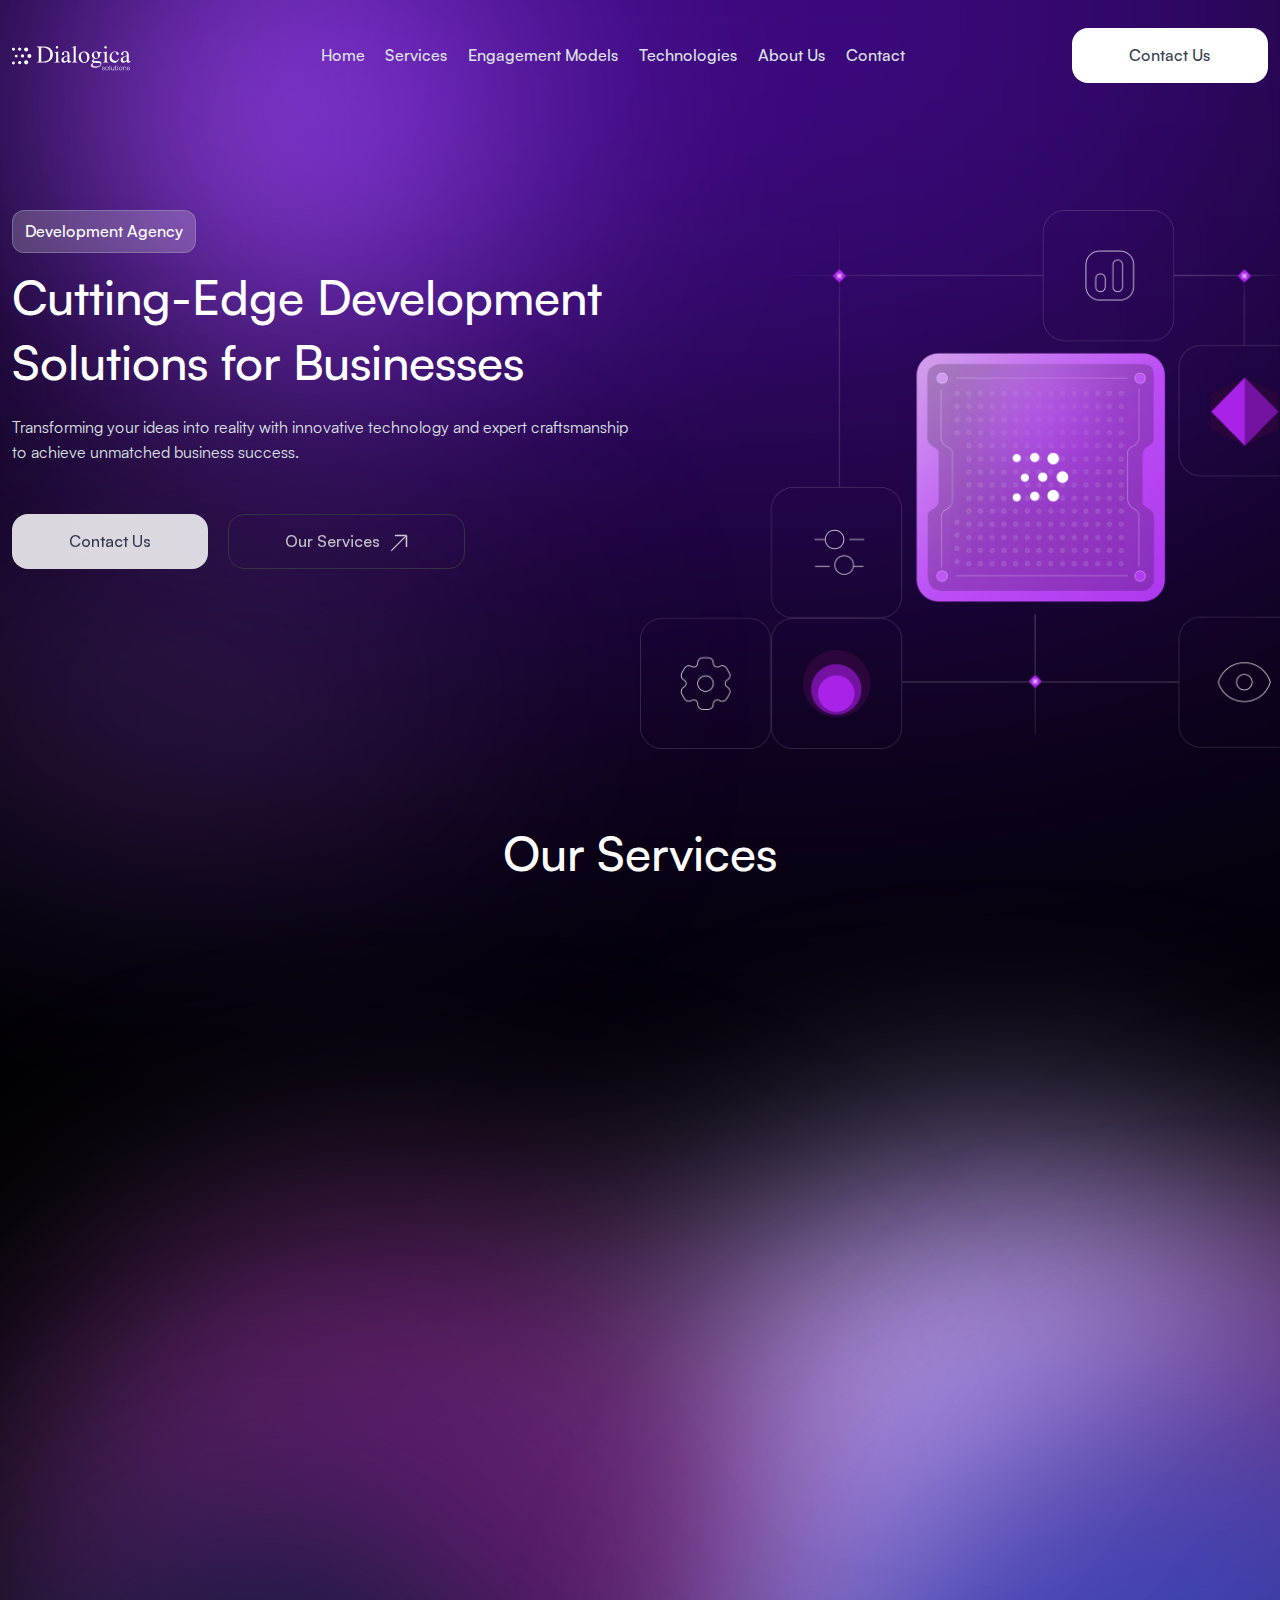
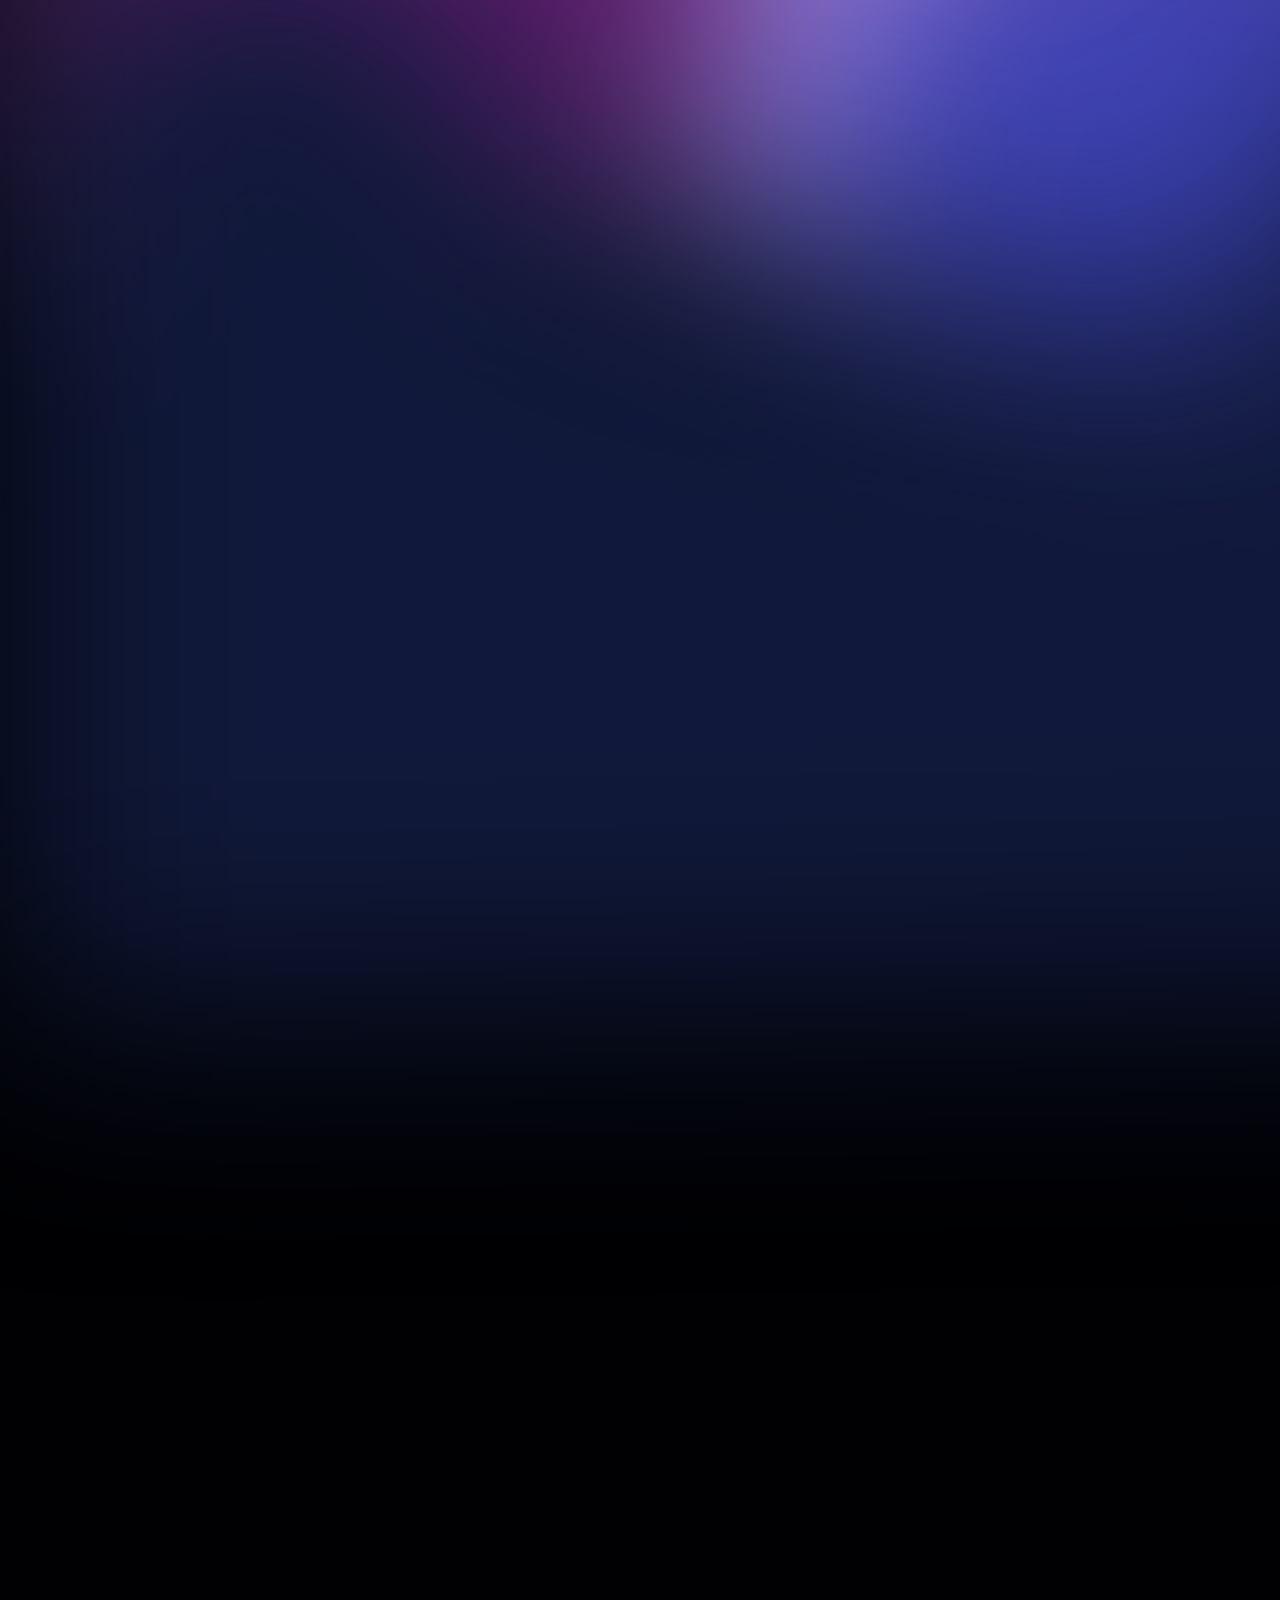
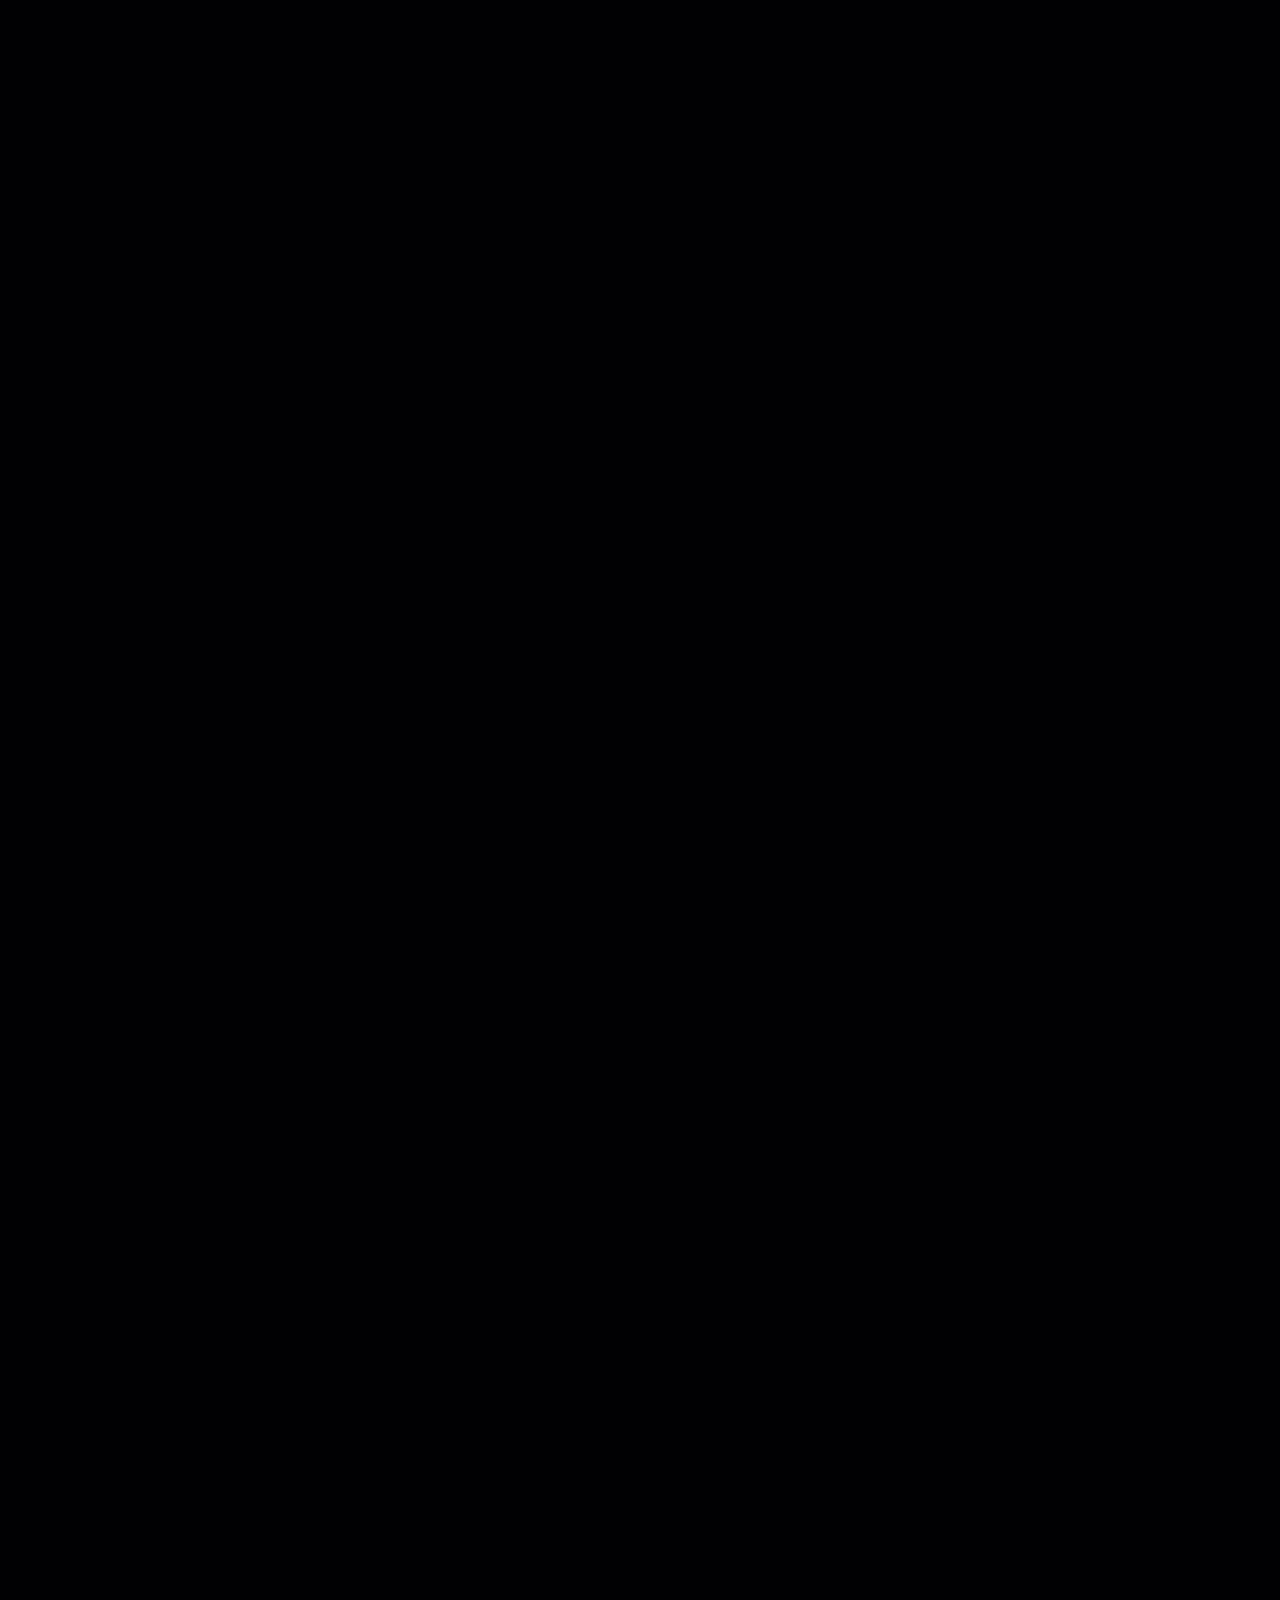
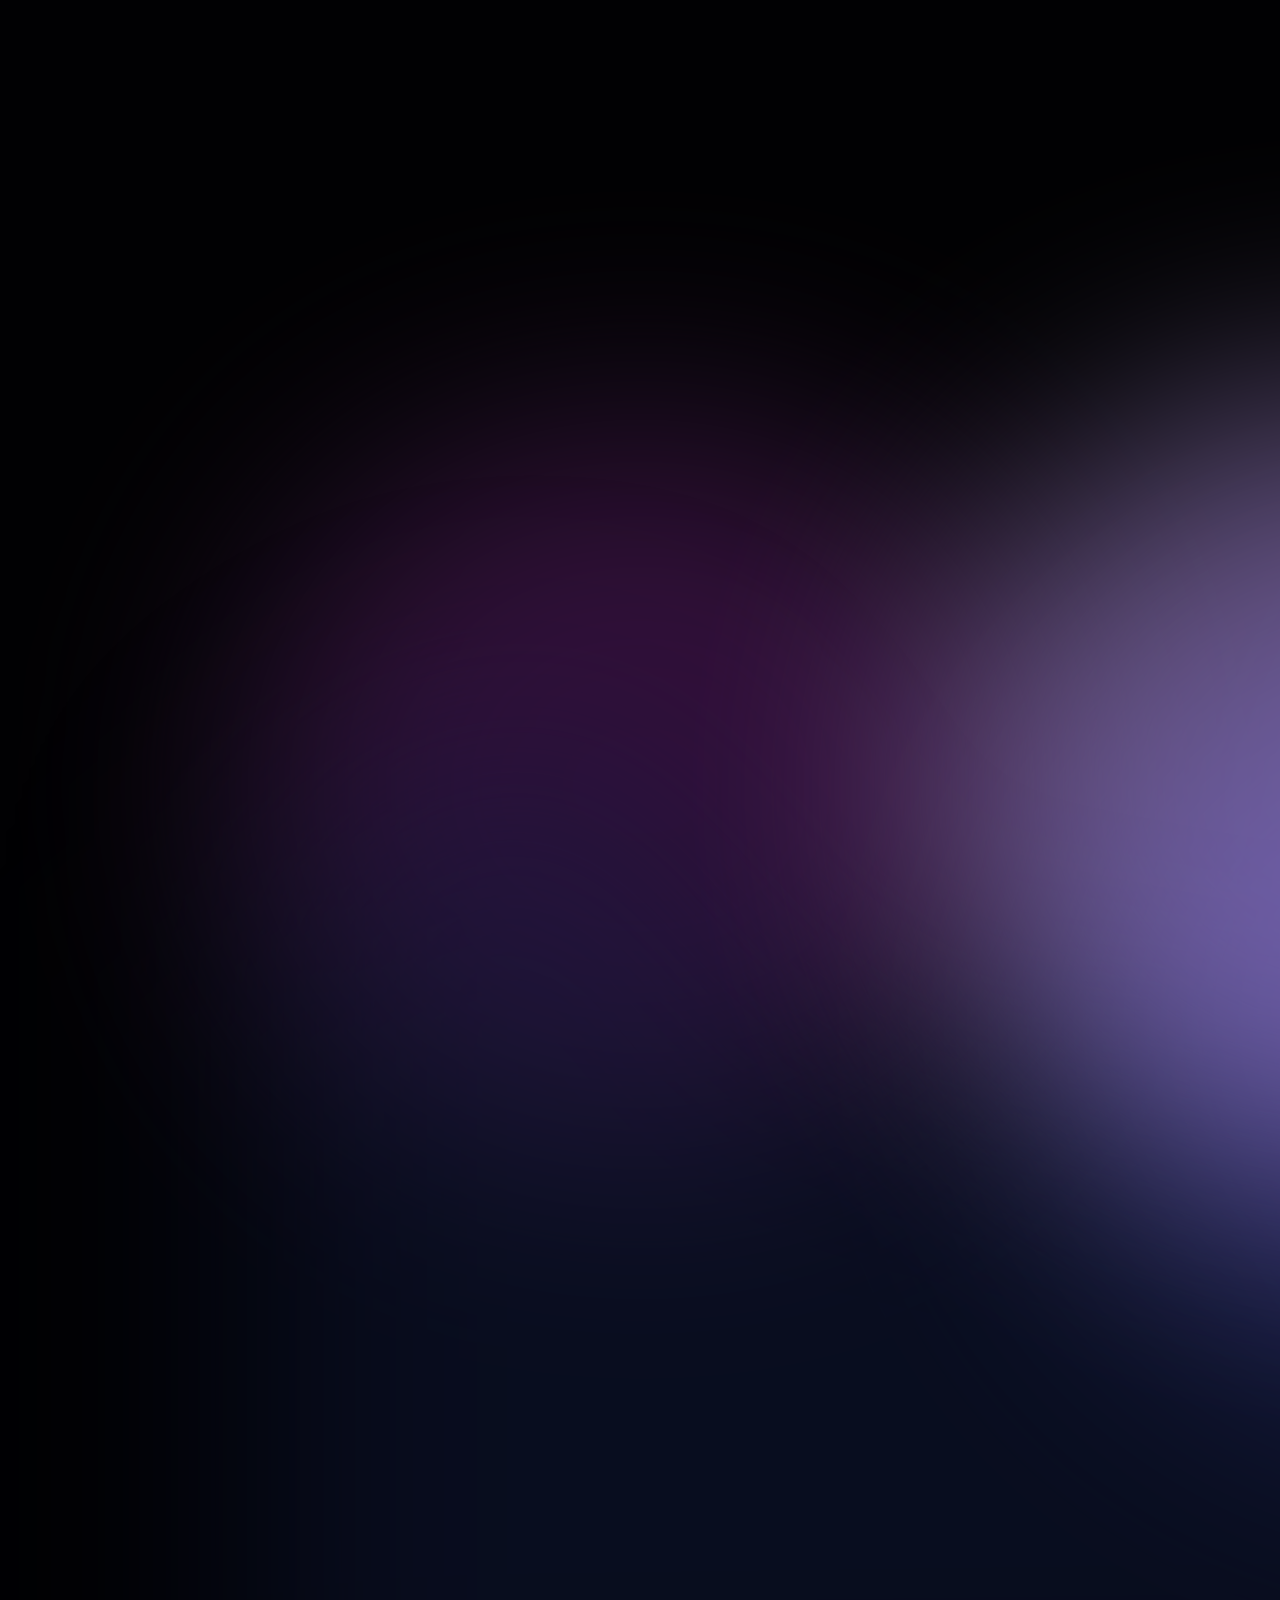
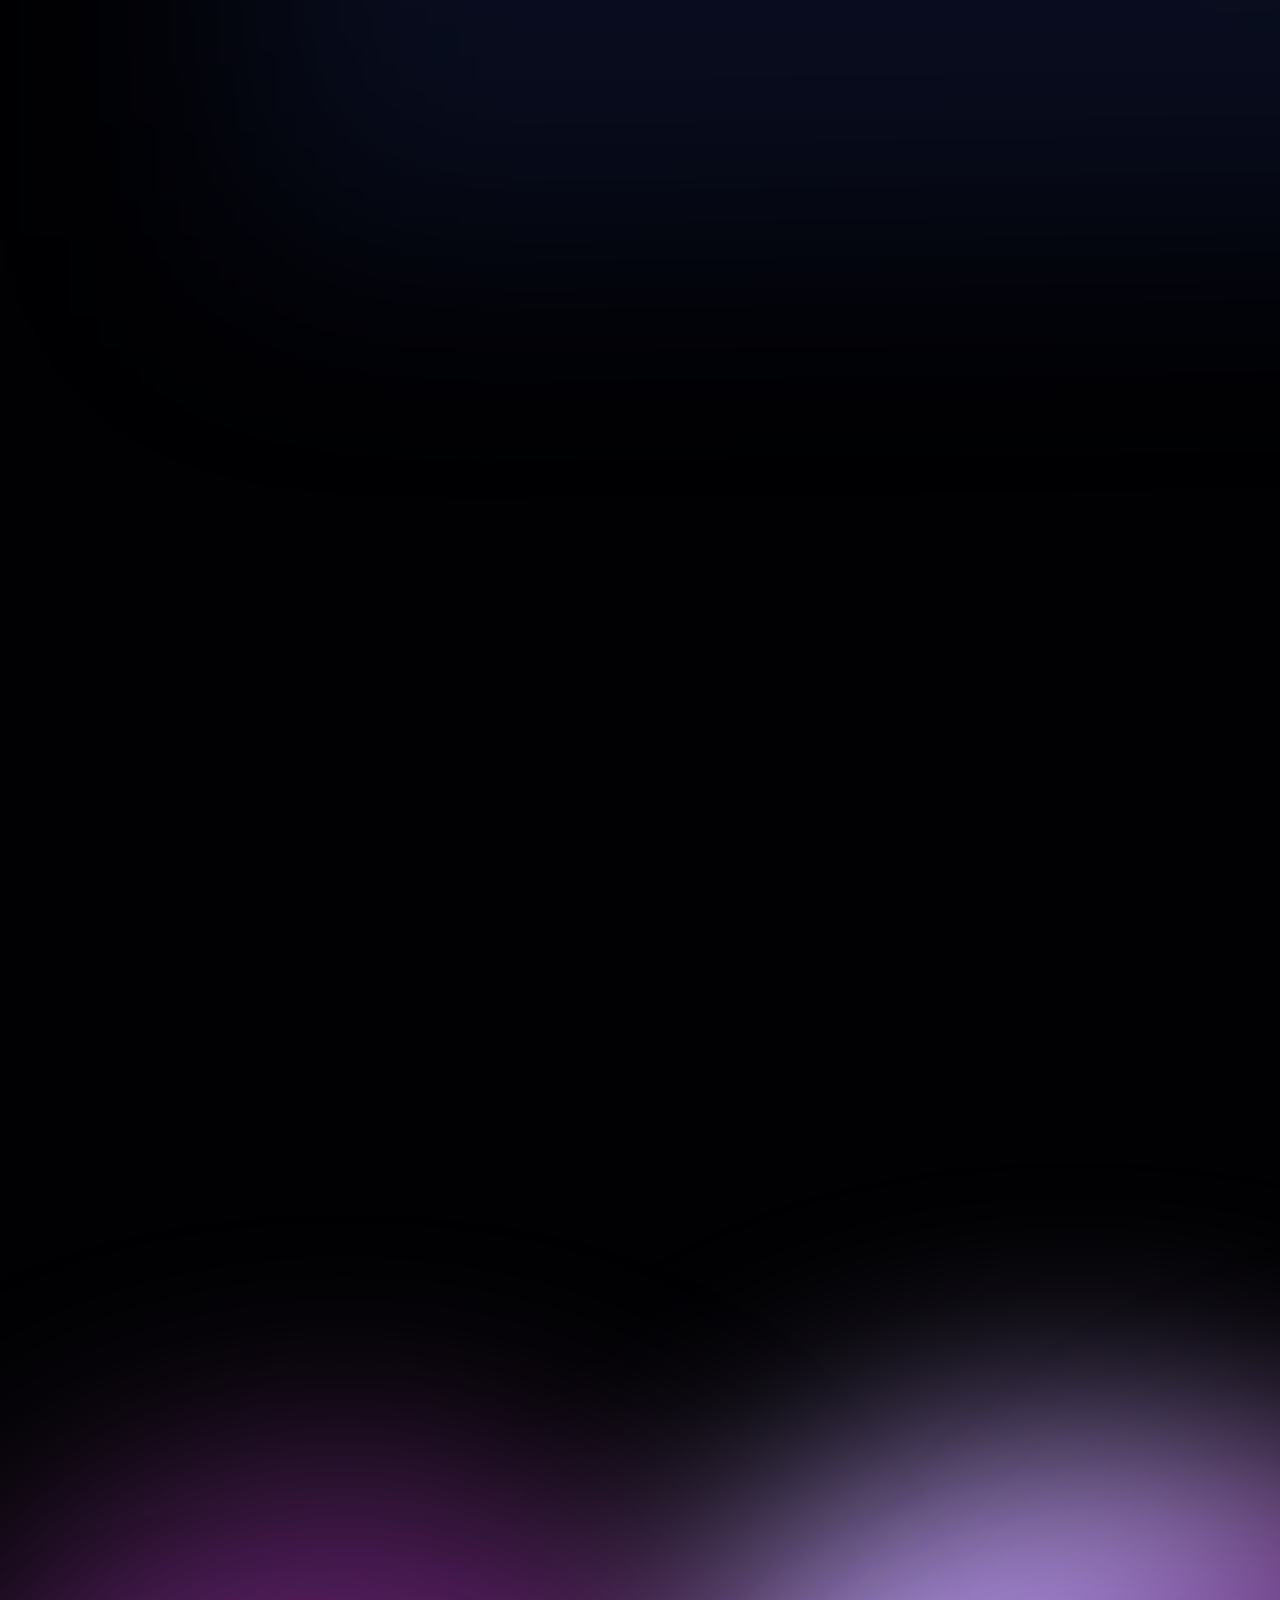
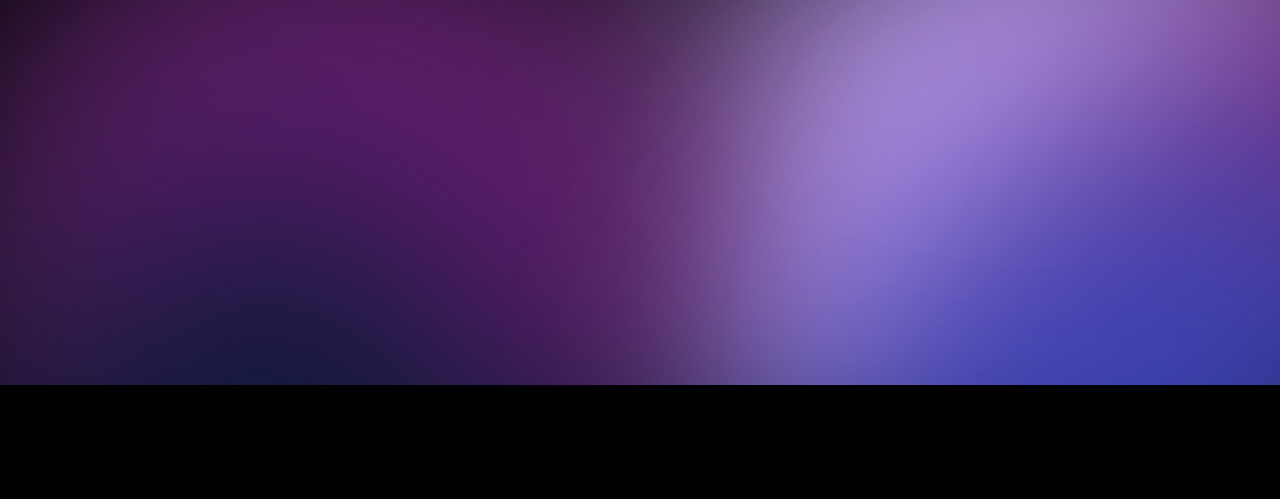
==== commit 5e65f532: "all is ok" ====
--- a/index.html
+++ b/index.html
@@ -14,6 +14,53 @@
 		<title>Dialogica solutions</title>
 	</head>
 	<body>
+		<!-- header offcanvas menu section start -->
+		<div class="offcanvas offcanvas-header offcanvas-end" tabindex="-1" id="offcanvasRight" aria-labelledby="offcanvasRightLabel">
+			<div class="offcanvas-top-area d-flex align-items-center justify-content-between w-100 flex-wrap">
+				<a href="index.html" class="mobile-logo-area">
+					<img src="assets/images/header-logo/header-logo.svg" alt="....">
+				</a>
+				<button type="button" class="btn-close d-flex align-items-center justify-content-center flex-column" data-bs-dismiss="offcanvas" aria-label="Close">
+					<span></span>
+					<span></span>
+				</button>
+			</div>
+		  <div class="offcanvas-body">
+			<nav class="mobile-menu-wrapper">
+				<ul>
+					<li><a href="index.html">Home</a></li>
+					<li><a href="index.html">Services</a></li>
+					<li><a href="index.html">Engagement Models</a></li>
+					<li><a href="index.html">Technologies</a></li>
+					<li><a href="index.html">About Us</a></li>
+					<li><a href="index.html">Contact</a></li>
+				</ul>
+			</nav>
+			<div class="offcanvas-bottom-area text-center mt-4">
+				<a href="#" class="dialogica-btn transparent-btn">
+					Contact Us
+				</a>
+				<div class="socials-link-wrapper d-flex align-items-center justify-content-center mt-3">
+					<a href="#" class="social-link">
+						<svg width="12" height="20" viewBox="0 0 12 20" fill="none" xmlns="http://www.w3.org/2000/svg">
+							<path d="M10.3863 11.1781L10.9099 7.76672H7.63653V5.55295C7.63653 4.61966 8.09379 3.70993 9.55981 3.70993H11.0479V0.805483C11.0479 0.805483 9.69751 0.575012 8.40636 0.575012C5.71066 0.575012 3.94863 2.20892 3.94863 5.16675V7.76672H0.952148V11.1781H3.94863V19.425H7.63653V11.1781H10.3863Z" fill="white"/>
+						</svg>	
+					</a>
+					<a href="#" class="social-link">
+						<svg width="18" height="18" viewBox="0 0 18 18" fill="none" xmlns="http://www.w3.org/2000/svg">
+							<path d="M9.84243 0.811401C10.7637 0.813858 11.2312 0.818771 11.6349 0.830235L11.7938 0.835967C11.9772 0.842518 12.1582 0.850707 12.3768 0.860533C13.2481 0.901476 13.8426 1.03905 14.3642 1.24131C14.9047 1.4493 15.3599 1.73099 15.8152 2.18546C16.2318 2.59467 16.554 3.08987 16.7594 3.63649C16.9616 4.1581 17.0992 4.7526 17.1402 5.62469C17.15 5.84251 17.1582 6.02348 17.1647 6.20772L17.1696 6.36658C17.1819 6.76946 17.1868 7.23704 17.1885 8.15826L17.1893 8.76913V9.84184C17.1913 10.4391 17.185 11.0364 17.1705 11.6335L17.1655 11.7924C17.159 11.9766 17.1508 12.1576 17.141 12.3754C17.1 13.2475 16.9608 13.8412 16.7594 14.3636C16.554 14.9102 16.2318 15.4054 15.8152 15.8146C15.406 16.2312 14.9108 16.5534 14.3642 16.7588C13.8426 16.9611 13.2481 17.0986 12.3768 17.1396L11.7938 17.1641L11.6349 17.169C11.2312 17.1805 10.7637 17.1862 9.84243 17.1879L9.23156 17.1887H8.15966C7.56211 17.1908 6.96455 17.1845 6.36717 17.1699L6.20831 17.165C6.01392 17.1576 5.81957 17.1491 5.62528 17.1396C4.754 17.0986 4.15951 16.9611 3.63707 16.7588C3.09075 16.5533 2.59584 16.2311 2.18686 15.8146C1.77002 15.4055 1.44752 14.9103 1.24189 14.3636C1.03963 13.842 0.902064 13.2475 0.861121 12.3754L0.836555 11.7924L0.832461 11.6335C0.817366 11.0364 0.810541 10.4391 0.811989 9.84184V8.15826C0.809723 7.56098 0.815728 6.9637 0.830004 6.36658L0.835736 6.20772C0.842287 6.02348 0.850476 5.84251 0.860302 5.62469C0.901245 4.7526 1.03881 4.15892 1.24107 3.63649C1.44718 3.08965 1.77024 2.59443 2.18768 2.18546C2.59642 1.7691 3.09104 1.4469 3.63707 1.24131C4.15951 1.03905 4.75319 0.901476 5.62528 0.860533C5.84309 0.850707 6.02488 0.842518 6.20831 0.835967L6.36717 0.831054C6.96428 0.816505 7.56156 0.810227 8.15884 0.81222L9.84243 0.811401ZM9.00064 4.90573C7.91476 4.90573 6.87335 5.33709 6.10551 6.10493C5.33768 6.87276 4.90631 7.91417 4.90631 9.00005C4.90631 10.0859 5.33768 11.1273 6.10551 11.8952C6.87335 12.663 7.91476 13.0944 9.00064 13.0944C10.0865 13.0944 11.1279 12.663 11.8958 11.8952C12.6636 11.1273 13.095 10.0859 13.095 9.00005C13.095 7.91417 12.6636 6.87276 11.8958 6.10493C11.1279 5.33709 10.0865 4.90573 9.00064 4.90573ZM9.00064 6.54346C9.32324 6.5434 9.6427 6.60689 9.94077 6.7303C10.2388 6.8537 10.5097 7.03461 10.7378 7.26269C10.966 7.49077 11.147 7.76155 11.2705 8.05958C11.394 8.3576 11.4576 8.67704 11.4576 8.99964C11.4577 9.32225 11.3942 9.6417 11.2708 9.93977C11.1474 10.2378 10.9665 10.5087 10.7384 10.7368C10.5103 10.965 10.2396 11.146 9.94152 11.2695C9.6435 11.393 9.32406 11.4566 9.00146 11.4566C8.34993 11.4566 7.72508 11.1978 7.26438 10.7371C6.80368 10.2764 6.54486 9.65158 6.54486 9.00005C6.54486 8.34852 6.80368 7.72368 7.26438 7.26298C7.72508 6.80228 8.34993 6.54346 9.00146 6.54346M13.3005 3.67743C13.029 3.67743 12.7687 3.78527 12.5767 3.97723C12.3848 4.16919 12.2769 4.42954 12.2769 4.70101C12.2769 4.97248 12.3848 5.23283 12.5767 5.42479C12.7687 5.61675 13.029 5.72459 13.3005 5.72459C13.572 5.72459 13.8323 5.61675 14.0243 5.42479C14.2162 5.23283 14.3241 4.97248 14.3241 4.70101C14.3241 4.42954 14.2162 4.16919 14.0243 3.97723C13.8323 3.78527 13.572 3.67743 13.3005 3.67743Z" fill="white"/>
+						</svg>	
+					</a>
+					<a href="#" class="social-link">
+						<svg width="16" height="18" viewBox="0 0 16 18" fill="none" xmlns="http://www.w3.org/2000/svg">
+							<path d="M14.2149 4.65188C13.3986 4.47238 12.6602 4.0389 12.1056 3.41367C11.551 2.78843 11.2087 2.00356 11.1278 1.1717V0.811401H8.30272V12.0053C8.30329 12.502 8.14757 12.9863 7.85762 13.3895C7.56766 13.7928 7.15817 14.0946 6.68715 14.2522C6.21613 14.4098 5.70745 14.4153 5.23318 14.2677C4.75892 14.1202 4.34309 13.8271 4.04462 13.4301C3.77722 13.0787 3.61348 12.6595 3.57191 12.2198C3.53035 11.7802 3.61262 11.3377 3.80943 10.9424C4.00623 10.5471 4.30971 10.2147 4.68556 9.9829C5.0614 9.75107 5.49461 9.62903 5.9362 9.63058C6.18042 9.62918 6.42342 9.66508 6.6568 9.73703V6.871C6.38521 6.83737 6.11152 6.82368 5.83793 6.83006C4.83017 6.85699 3.85212 7.1772 3.02357 7.7515C2.19501 8.3258 1.55191 9.12925 1.17301 10.0635C0.794106 10.9977 0.695855 12.0221 0.890285 13.0113C1.08472 14.0005 1.56339 14.9115 2.26768 15.6329C2.9895 16.3667 3.91319 16.8695 4.92137 17.0772C5.92956 17.2849 6.97674 17.1882 7.92985 16.7994C8.88297 16.4106 9.69899 15.7473 10.2742 14.8936C10.8495 14.04 11.158 13.0346 11.1606 12.0053V6.27323C12.3 7.08714 13.6663 7.52253 15.0665 7.5179V4.73376C14.7915 4.7349 14.5171 4.70746 14.2477 4.65188H14.2149Z" fill="white"/>
+						</svg>	
+					</a>
+				</div>
+			</div>
+		  </div>
+		</div>
+		<!-- header offcanvas menu section end -->
 		<!-- header section start -->
 		<header class="header-area">
 			<div class="container">
@@ -50,9 +97,15 @@
 						</div>
 					</div>
 					<div class="col-auto">
-						<a href="#" class="dialogica-btn">
-							Contact Us
-						</a>
+						<div class="header-right-wrapper d-flex align-items-center gap-3">
+							<button class="humbarger-btn d-block d-lg-none" type="button" data-bs-toggle="offcanvas" data-bs-target="#offcanvasRight" aria-controls="offcanvasRight">
+								<span></span>
+								<span></span>
+							</button>
+							<a href="#" class="dialogica-btn d-none d-sm-block">
+								Contact Us
+							</a>
+						</div>
 					</div>
 				</div>
 			</div>
@@ -69,14 +122,14 @@
 					<div class="row align-items-start flex-column-reverse flex-xl-row position-relative z-5">
 						<div class="col">
 							<div class="banner-content-wrapper">
-								<span class="sub-title ">Development Agency</span>
-								<h1 class="main-title ">Cutting-Edge Development Solutions for Businesses</h1>
-								<div class=" mb-p">
+								<span class="sub-title fade-up">Development Agency</span>
+								<h1 class="main-title fade-up" animation-delay="0.1s">Cutting-Edge Development Solutions for Businesses</h1>
+								<div class="mb-p fade-up" animation-delay="0.2s">
 									<p>Transforming your ideas into reality with innovative technology and expert craftsmanship to achieve unmatched business success.</p>
 								</div>
 								<div class="bottom-content-button d-flex align-items-center flex-wrap">
-									<a href="#" class="dialogica-btn ">Contact Us</a>
-									<a href="#" class="dialogica-btn transparent-btn ">
+									<a href="#" class="dialogica-btn fade-up" animation-delay="0.3s">Contact Us</a>
+									<a href="#" class="dialogica-btn transparent-btn fade-up" animation-delay="0.3s">
 										<span>Our Services</span>
 										<svg width="18" height="18" viewBox="0 0 18 18" fill="none" xmlns="http://www.w3.org/2000/svg">
 											<path d="M16.2498 3.31V2.10289L15.3963 2.95645L1.6842 16.6685C1.63742 16.7099 1.57676 16.7324 1.51414 16.7313C1.44938 16.7301 1.38758 16.7039 1.34178 16.6581C1.29597 16.6123 1.26974 16.5505 1.26859 16.4857C1.26749 16.4231 1.28992 16.3624 1.33131 16.3156L15.0434 2.60355L15.897 1.75H14.6898H5.24985C5.18354 1.75 5.11995 1.72366 5.07307 1.67678C5.02619 1.62989 4.99985 1.5663 4.99985 1.5C4.99985 1.4337 5.02619 1.37011 5.07307 1.32322C5.11995 1.27634 5.18354 1.25 5.24985 1.25H16.4998C16.5662 1.25 16.6297 1.27634 16.6766 1.32322C16.7235 1.37011 16.7498 1.43369 16.7498 1.5V12.75C16.7498 12.8163 16.7235 12.8799 16.6766 12.9268C16.6297 12.9737 16.5662 13 16.4998 13C16.4335 13 16.37 12.9737 16.3231 12.9268C16.2762 12.8799 16.2498 12.8163 16.2498 12.75V3.31Z" fill="black" stroke="#fff"/>
@@ -86,7 +139,7 @@
 							</div>
 						</div>
 						<div class="col">
-							<div class="banner-img-wrapper ">
+							<div class="banner-img-wrapper fade-up">
 								<img src="assets/images/banner/banner-img.png" alt="banner img">
 							</div>
 						</div>
@@ -103,17 +156,17 @@
 					<div class="gradient gradient-7"></div>
 					<div class="gradient gradient-8"></div>
 					<!-- our services section start -->
-					<div class="our-services-area position-relative z-6">
+					<div class="our-services-area position-relative z-6 ">
 						<div class="section-title-wrapper text-center">
-							<h2 >Our Services</h2>
-							<div >
+							<h2 class="fade-up">Our Services</h2>
+							<div class="mb-p fade-up" animation-delay="0.1s">
 								<p>At Dialogica Solutions, we deliver a comprehensive suite of services designed to transform your business operations and drive innovation. Explore our expert offerings below:</p>
 							</div>
 						</div>
-						<div class="card-move-wrapper">
+						<div class="card-move-wrapper horizontal">
 							
-							<div class="card-wrapper card-move-info">
-								<a href="#" class="card-info card-hover-active position-relative z-3 overflow-hidden">
+							<div class="card-wrapper card-move-info section__cards">
+								<a href="#" class="card-info card-hover-active position-relative z-3 overflow-hidden fade-up" animation-delay="0.1s">
 									<div class="gradient gradient-1"></div>
 									<div class="inner-card-wrapper">
 										<div class="card-icon ">
@@ -138,7 +191,7 @@
 										</div>
 									</div>
 								</a>
-								<a href="#" class="card-info card-hover-active position-relative z-3 overflow-hidden">
+								<a href="#" class="card-info card-hover-active position-relative z-3 overflow-hidden fade-up" animation-delay="0.1s">
 									<div class="gradient gradient-1"></div>
 									<div class="inner-card-wrapper">
 										<div class="card-icon ">
@@ -163,7 +216,7 @@
 										</div>
 									</div>
 								</a>
-								<a href="#" class="card-info card-hover-active position-relative z-3 overflow-hidden">
+								<a href="#" class="card-info card-hover-active position-relative z-3 overflow-hidden fade-up" animation-delay="0.1s">
 									<div class="gradient gradient-1"></div>
 									<div class="inner-card-wrapper">
 										<div class="card-icon ">
@@ -188,7 +241,7 @@
 										</div>
 									</div>
 								</a>
-								<a href="#" class="card-info card-hover-active position-relative z-3 overflow-hidden">
+								<a href="#" class="card-info card-hover-active position-relative z-3 overflow-hidden fade-up" animation-delay="0.1s">
 									<div class="gradient gradient-1"></div>
 									<div class="inner-card-wrapper">
 										<div class="card-icon ">
@@ -213,7 +266,7 @@
 										</div>
 									</div>
 								</a>
-								<a href="#" class="card-info card-hover-active position-relative z-3 overflow-hidden">
+								<a href="#" class="card-info card-hover-active position-relative z-3 overflow-hidden fade-up" animation-delay="0.1s">
 									<div class="gradient gradient-1"></div>
 									<div class="inner-card-wrapper">
 										<div class="card-icon ">
@@ -245,13 +298,13 @@
 					<!-- engagement models section start -->
 					<div class="engagement-models-area position-relative z-6">
 						<div class="section-title-wrapper text-center">
-							<h2 >Engagement Models</h2>
-							<div >
+							<h2 class="fade-up">Engagement Models</h2>
+							<div class="fade-up mb-p" animation-delay="0.1s">
 								<p>At Dialogica Solutions, we deliver a comprehensive suite of services designed to transform your business operations and drive innovation. Explore our expert offerings below:</p>
 							</div>
 						</div>
 						<div class="card-wrapper">
-							<div class="card-info d-flex ">
+							<div class="card-info d-none d-lg-flex fade-up" animation-delay="0.2s">
 								<div class="inner-card-wrapper">
 									<div class="card-icon ">
 										<svg width="31" height="27" viewBox="0 0 31 27" fill="none" xmlns="http://www.w3.org/2000/svg">
@@ -295,18 +348,76 @@
 									</div>
 								</div>
 							</div>
+							<div class="card-responsive-show d-block d-lg-none">
+								<div class="row">
+									<div class="col-md-6 col-sm-12">
+										<div class="card-info">
+											<div class="inner-card-wrapper">
+												<div class="card-icon ">
+													<svg width="31" height="27" viewBox="0 0 31 27" fill="none" xmlns="http://www.w3.org/2000/svg">
+														<path d="M3.173 13.0768L2.91247 13.3373L3.173 13.5978L9.11997 19.5448C9.26431 19.7019 9.34279 19.9086 9.33902 20.122C9.33522 20.3375 9.24795 20.543 9.09559 20.6954C8.94323 20.8477 8.73769 20.935 8.52225 20.9388C8.3088 20.9426 8.10215 20.8641 7.94503 20.7198L1.1502 13.9249C1.15019 13.9249 1.15017 13.9249 1.15016 13.9249C0.99446 13.769 0.907008 13.5576 0.907008 13.3373C0.907008 13.117 0.994445 12.9057 1.15012 12.7497C1.15014 12.7497 1.15017 12.7497 1.1502 12.7497L7.94988 5.94998C8.1058 5.79425 8.31715 5.70678 8.53752 5.70678C8.75781 5.70678 8.96909 5.79419 9.125 5.94982C9.28062 6.10572 9.36803 6.317 9.36803 6.53729C9.36803 6.75766 9.28056 6.96902 9.12483 7.12494L3.173 13.0768ZM27.502 13.5978L27.7626 13.3373L27.502 13.0768L21.5502 7.12494C21.3945 6.96902 21.307 6.75766 21.307 6.53729C21.307 6.317 21.3944 6.10572 21.55 5.94982C21.7059 5.79419 21.9172 5.70678 22.1375 5.70678C22.3579 5.70678 22.5692 5.79425 22.7252 5.94998L29.5248 12.7497C29.6806 12.9056 29.768 13.1169 29.768 13.3373C29.768 13.5577 29.6806 13.769 29.5248 13.9249L22.73 20.7198C22.5729 20.8641 22.3662 20.9426 22.1528 20.9388C21.9373 20.935 21.7318 20.8477 21.5794 20.6954C21.4271 20.543 21.3398 20.3375 21.336 20.122C21.3322 19.9086 21.4107 19.7019 21.5551 19.5448L27.502 13.5978ZM18.1569 1.8793L18.1568 1.8795L14.1573 25.0766C14.1166 25.2902 13.9937 25.4794 13.815 25.6036C13.6356 25.7282 13.4144 25.7772 13.1991 25.7401C12.9839 25.7029 12.7919 25.5826 12.6647 25.4051C12.5379 25.2282 12.4855 25.0088 12.5187 24.7938L16.5182 1.59669L16.5182 1.59658C16.5556 1.37929 16.6778 1.18575 16.8578 1.0585C17.0379 0.931255 17.2611 0.880724 17.4784 0.918019C17.5861 0.936533 17.689 0.976083 17.7814 1.03441C17.8738 1.09275 17.9538 1.16873 18.0168 1.25801C18.0799 1.34729 18.1247 1.44811 18.1487 1.55471C18.1727 1.66132 18.1755 1.77162 18.1569 1.8793Z" fill="white" stroke="white" stroke-width="0.736867"/>
+													</svg>
+														
+												</div>
+												<div class="card-content">
+													<h5 >MPV Development</h5>
+													<div >
+														<p>Accelerate your product launch with our MVP development. We quickly bring your ideas to life, focusing on core features to validate your concept, gather feedback, and reduce time-to-market.</p>
+													</div>
+												</div>
+											</div>
+										</div>
+									</div>
+									<div class="col-md-6 col-sm-12">
+										<div class="card-info">
+											<div class="inner-card-wrapper">
+												<div class="card-icon ">
+													<svg width="31" height="27" viewBox="0 0 31 27" fill="none" xmlns="http://www.w3.org/2000/svg">
+														<path d="M3.173 13.0768L2.91247 13.3373L3.173 13.5978L9.11997 19.5448C9.26431 19.7019 9.34279 19.9086 9.33902 20.122C9.33522 20.3375 9.24795 20.543 9.09559 20.6954C8.94323 20.8477 8.73769 20.935 8.52225 20.9388C8.3088 20.9426 8.10215 20.8641 7.94503 20.7198L1.1502 13.9249C1.15019 13.9249 1.15017 13.9249 1.15016 13.9249C0.99446 13.769 0.907008 13.5576 0.907008 13.3373C0.907008 13.117 0.994445 12.9057 1.15012 12.7497C1.15014 12.7497 1.15017 12.7497 1.1502 12.7497L7.94988 5.94998C8.1058 5.79425 8.31715 5.70678 8.53752 5.70678C8.75781 5.70678 8.96909 5.79419 9.125 5.94982C9.28062 6.10572 9.36803 6.317 9.36803 6.53729C9.36803 6.75766 9.28056 6.96902 9.12483 7.12494L3.173 13.0768ZM27.502 13.5978L27.7626 13.3373L27.502 13.0768L21.5502 7.12494C21.3945 6.96902 21.307 6.75766 21.307 6.53729C21.307 6.317 21.3944 6.10572 21.55 5.94982C21.7059 5.79419 21.9172 5.70678 22.1375 5.70678C22.3579 5.70678 22.5692 5.79425 22.7252 5.94998L29.5248 12.7497C29.6806 12.9056 29.768 13.1169 29.768 13.3373C29.768 13.5577 29.6806 13.769 29.5248 13.9249L22.73 20.7198C22.5729 20.8641 22.3662 20.9426 22.1528 20.9388C21.9373 20.935 21.7318 20.8477 21.5794 20.6954C21.4271 20.543 21.3398 20.3375 21.336 20.122C21.3322 19.9086 21.4107 19.7019 21.5551 19.5448L27.502 13.5978ZM18.1569 1.8793L18.1568 1.8795L14.1573 25.0766C14.1166 25.2902 13.9937 25.4794 13.815 25.6036C13.6356 25.7282 13.4144 25.7772 13.1991 25.7401C12.9839 25.7029 12.7919 25.5826 12.6647 25.4051C12.5379 25.2282 12.4855 25.0088 12.5187 24.7938L16.5182 1.59669L16.5182 1.59658C16.5556 1.37929 16.6778 1.18575 16.8578 1.0585C17.0379 0.931255 17.2611 0.880724 17.4784 0.918019C17.5861 0.936533 17.689 0.976083 17.7814 1.03441C17.8738 1.09275 17.9538 1.16873 18.0168 1.25801C18.0799 1.34729 18.1247 1.44811 18.1487 1.55471C18.1727 1.66132 18.1755 1.77162 18.1569 1.8793Z" fill="white" stroke="white" stroke-width="0.736867"/>
+													</svg>
+														
+												</div>
+												<div class="card-content">
+													<h5 >MPV Development</h5>
+													<div >
+														<p>Accelerate your product launch with our MVP development. We quickly bring your ideas to life, focusing on core features to validate your concept, gather feedback, and reduce time-to-market.</p>
+													</div>
+												</div>
+											</div>
+										</div>
+									</div>
+									<div class="col-md-6 col-sm-12">
+										<div class="card-info">
+											<div class="inner-card-wrapper">
+												<div class="card-icon ">
+													<svg width="31" height="27" viewBox="0 0 31 27" fill="none" xmlns="http://www.w3.org/2000/svg">
+														<path d="M3.173 13.0768L2.91247 13.3373L3.173 13.5978L9.11997 19.5448C9.26431 19.7019 9.34279 19.9086 9.33902 20.122C9.33522 20.3375 9.24795 20.543 9.09559 20.6954C8.94323 20.8477 8.73769 20.935 8.52225 20.9388C8.3088 20.9426 8.10215 20.8641 7.94503 20.7198L1.1502 13.9249C1.15019 13.9249 1.15017 13.9249 1.15016 13.9249C0.99446 13.769 0.907008 13.5576 0.907008 13.3373C0.907008 13.117 0.994445 12.9057 1.15012 12.7497C1.15014 12.7497 1.15017 12.7497 1.1502 12.7497L7.94988 5.94998C8.1058 5.79425 8.31715 5.70678 8.53752 5.70678C8.75781 5.70678 8.96909 5.79419 9.125 5.94982C9.28062 6.10572 9.36803 6.317 9.36803 6.53729C9.36803 6.75766 9.28056 6.96902 9.12483 7.12494L3.173 13.0768ZM27.502 13.5978L27.7626 13.3373L27.502 13.0768L21.5502 7.12494C21.3945 6.96902 21.307 6.75766 21.307 6.53729C21.307 6.317 21.3944 6.10572 21.55 5.94982C21.7059 5.79419 21.9172 5.70678 22.1375 5.70678C22.3579 5.70678 22.5692 5.79425 22.7252 5.94998L29.5248 12.7497C29.6806 12.9056 29.768 13.1169 29.768 13.3373C29.768 13.5577 29.6806 13.769 29.5248 13.9249L22.73 20.7198C22.5729 20.8641 22.3662 20.9426 22.1528 20.9388C21.9373 20.935 21.7318 20.8477 21.5794 20.6954C21.4271 20.543 21.3398 20.3375 21.336 20.122C21.3322 19.9086 21.4107 19.7019 21.5551 19.5448L27.502 13.5978ZM18.1569 1.8793L18.1568 1.8795L14.1573 25.0766C14.1166 25.2902 13.9937 25.4794 13.815 25.6036C13.6356 25.7282 13.4144 25.7772 13.1991 25.7401C12.9839 25.7029 12.7919 25.5826 12.6647 25.4051C12.5379 25.2282 12.4855 25.0088 12.5187 24.7938L16.5182 1.59669L16.5182 1.59658C16.5556 1.37929 16.6778 1.18575 16.8578 1.0585C17.0379 0.931255 17.2611 0.880724 17.4784 0.918019C17.5861 0.936533 17.689 0.976083 17.7814 1.03441C17.8738 1.09275 17.9538 1.16873 18.0168 1.25801C18.0799 1.34729 18.1247 1.44811 18.1487 1.55471C18.1727 1.66132 18.1755 1.77162 18.1569 1.8793Z" fill="white" stroke="white" stroke-width="0.736867"/>
+													</svg>
+														
+												</div>
+												<div class="card-content">
+													<h5 >MPV Development</h5>
+													<div >
+														<p>Accelerate your product launch with our MVP development. We quickly bring your ideas to life, focusing on core features to validate your concept, gather feedback, and reduce time-to-market.</p>
+													</div>
+												</div>
+											</div>
+										</div>
+									</div>
+								</div>
+							</div>
 						</div>						
 					</div>
 					<!-- engagement models section end -->
 					<!-- technologies section start  --> 
 					<div class="technologies-area section-padding pt-0 position-relative z-6">
 						<div class="section-title-wrapper ms-0">
-							<h2 >Technologies</h2>
-							<div >
+							<h2 class="fade-up">Technologies</h2>
+							<div class="mb-p fade-up" animation-delay="0.1s">
 								<p>At Dialogica Solutions, we leverage our expertise in diverse technologies to deliver innovative, scalable software and data engineering solutions. Here’s a glimpse of our specialized technologies:</p>
 							</div>
 						</div>
-						<div class="technologies-box-wrapper overflow-hidden position-relative z-1 d-flex align-items-center flex-wrap">
+						<div class="technologies-box-wrapper overflow-hidden position-relative z-1 d-flex align-items-center flex-wrap fade-up" animation-delay="0.2s">
 							<div class="technologies-box-info">
 								<div class="technologies-icon">
 									<img src="assets/images/technologies/cloud.png" alt="cloud">
@@ -415,7 +526,7 @@
 						<div class="technologies-groups-wrapper">
 							<div class="row">
 								<div class="col-lg-6">
-									<div class="technologies-info d-flex align-items-center ">
+									<div class="technologies-info d-flex align-items-center fade-up">
 										<div class="technologies-icon">
 										<img src="assets/images/technologies/cloud.png" alt="cloud">
 										</div>
@@ -426,7 +537,7 @@
 									</div>
 								</div>
 								<div class="col-lg-6">
-									<div class="technologies-info d-flex align-items-center ">
+									<div class="technologies-info d-flex align-items-center fade-up">
 										<div class="technologies-icon">
 										<img src="assets/images/technologies/cloud.png" alt="cloud">
 										</div>
@@ -437,7 +548,7 @@
 									</div>
 								</div>
 								<div class="col-lg-6">
-									<div class="technologies-info d-flex align-items-center ">
+									<div class="technologies-info d-flex align-items-center fade-up">
 										<div class="technologies-icon">
 										<img src="assets/images/technologies/cloud.png" alt="cloud">
 										</div>
@@ -448,7 +559,7 @@
 									</div>
 								</div>
 								<div class="col-lg-6">
-									<div class="technologies-info d-flex align-items-center ">
+									<div class="technologies-info d-flex align-items-center fade-up">
 										<div class="technologies-icon">
 										<img src="assets/images/technologies/cloud.png" alt="cloud">
 										</div>
@@ -459,7 +570,7 @@
 									</div>
 								</div>
 								<div class="col-lg-6">
-									<div class="technologies-info d-flex align-items-center ">
+									<div class="technologies-info d-flex align-items-center fade-up">
 										<div class="technologies-icon">
 										<img src="assets/images/technologies/cloud.png" alt="cloud">
 										</div>
@@ -470,7 +581,7 @@
 									</div>
 								</div>
 								<div class="col-lg-6">
-									<div class="technologies-info d-flex align-items-center ">
+									<div class="technologies-info d-flex align-items-center fade-up">
 										<div class="technologies-icon">
 										<img src="assets/images/technologies/cloud.png" alt="cloud">
 										</div>
@@ -481,7 +592,7 @@
 									</div>
 								</div>
 								<div class="col-lg-6">
-									<div class="technologies-info d-flex align-items-center ">
+									<div class="technologies-info d-flex align-items-center fade-up">
 										<div class="technologies-icon">
 										<img src="assets/images/technologies/cloud.png" alt="cloud">
 										</div>
@@ -492,7 +603,7 @@
 									</div>
 								</div>
 								<div class="col-lg-6">
-									<div class="technologies-info d-flex align-items-center ">
+									<div class="technologies-info d-flex align-items-center fade-up">
 										<div class="technologies-icon">
 										<img src="assets/images/technologies/cloud.png" alt="cloud">
 										</div>
@@ -503,7 +614,7 @@
 									</div>
 								</div>
 								<div class="col-lg-6">
-									<div class="technologies-info d-flex align-items-center ">
+									<div class="technologies-info d-flex align-items-center fade-up">
 										<div class="technologies-icon">
 										<img src="assets/images/technologies/cloud.png" alt="cloud">
 										</div>
@@ -514,7 +625,7 @@
 									</div>
 								</div>
 								<div class="col-lg-6">
-									<div class="technologies-info d-flex align-items-center ">
+									<div class="technologies-info d-flex align-items-center fade-up">
 										<div class="technologies-icon">
 										<img src="assets/images/technologies/cloud.png" alt="cloud">
 										</div>
@@ -527,7 +638,7 @@
 							</div>
 						</div>
 						<div class="technologies-bottom-button">
-							<a href="#" class="dialogica-btn transparent-btn">
+							<a href="#" class="dialogica-btn transparent-btn fade-up" animation-delay="0.1s">
 								<span>Our Services</span>
 								<svg width="18" height="18" viewBox="0 0 18 18" fill="none" xmlns="http://www.w3.org/2000/svg">
 									<path d="M16.2498 3.31V2.10289L15.3963 2.95645L1.6842 16.6685C1.63742 16.7099 1.57676 16.7324 1.51414 16.7313C1.44938 16.7301 1.38758 16.7039 1.34178 16.6581C1.29597 16.6123 1.26974 16.5505 1.26859 16.4857C1.26749 16.4231 1.28992 16.3624 1.33131 16.3156L15.0434 2.60355L15.897 1.75H14.6898H5.24985C5.18354 1.75 5.11995 1.72366 5.07307 1.67678C5.02619 1.62989 4.99985 1.5663 4.99985 1.5C4.99985 1.4337 5.02619 1.37011 5.07307 1.32322C5.11995 1.27634 5.18354 1.25 5.24985 1.25H16.4998C16.5662 1.25 16.6297 1.27634 16.6766 1.32322C16.7235 1.37011 16.7498 1.43369 16.7498 1.5V12.75C16.7498 12.8163 16.7235 12.8799 16.6766 12.9268C16.6297 12.9737 16.5662 13 16.4998 13C16.4335 13 16.37 12.9737 16.3231 12.9268C16.2762 12.8799 16.2498 12.8163 16.2498 12.75V3.31Z" fill="black" stroke="#fff"/>
@@ -541,22 +652,30 @@
 			<!-- dialogica services card section end -->
 			<!-- dialogica about us section start -->
 			 <section class="dialogica-about-us-area">
+				<div class="gradient-area">
+					<div class="container position-relative z-6">
+						<div class="gradient-wrapper">
+							<div class="gradient gradient-4"></div>
+							<div class="gradient gradient-5"></div>
+							<div class="gradient gradient-6"></div>
+							<div class="gradient gradient-7"></div>
+							<div class="gradient gradient-8"></div>
+						</div>
+					</div>
+				</div>
 				<div class="container position-relative z-6">
-					<div class="gradient gradient-4"></div>
-					<div class="gradient gradient-5"></div>
-					<div class="gradient gradient-6"></div>
-					<div class="gradient gradient-7"></div>
-					<div class="gradient gradient-8"></div>
 					<!-- about us section start  -->
 					<div class="about-us-area section-padding pt-0 position-relative z-6">
 						<div class="row align-items-center">
 							<div class="col-lg-6">
 								<div class="about-us-content-wrapper">
-									<h2>About Us</h2>
-									<p>Dialogica Solutions was born from spending the last decade in management consulting and engineering Enterprise-Grade, Data Architecture, Custom Software and Artificial Intelligence solutions for Fortune 1000 businesses throughout the US. Our goal today is to bring the same minds, talent and Enterprise solutions to the mid-market business sector. With locations in Atlanta, GA, and St. Louis, MO, we turn your ideas, concepts and dreams into world-class engineered realities. </p>
+									<h2 class="fade-up">About Us</h2>
+									<div class="mb-p fade-up" animation-delay="0.1s">
+										<p>Dialogica Solutions was born from spending the last decade in management consulting and engineering Enterprise-Grade, Data Architecture, Custom Software and Artificial Intelligence solutions for Fortune 1000 businesses throughout the US. Our goal today is to bring the same minds, talent and Enterprise solutions to the mid-market business sector. With locations in Atlanta, GA, and St. Louis, MO, we turn your ideas, concepts and dreams into world-class engineered realities. </p>
+									</div>
 									<div class="bottom-content-button d-flex align-items-center flex-wrap">
-										<a href="#" class="dialogica-btn">Contact Us</a>
-										<a href="#" class="dialogica-btn transparent-btn">
+										<a href="#" class="dialogica-btn fade-up" animation-delay="0.2s">Contact Us</a>
+										<a href="#" class="dialogica-btn transparent-btn fade-up" animation-delay="0.2s">
 											<span>Our Services</span>
 											<svg width="18" height="18" viewBox="0 0 18 18" fill="none" xmlns="http://www.w3.org/2000/svg">
 												<path d="M16.2498 3.31V2.10289L15.3963 2.95645L1.6842 16.6685C1.63742 16.7099 1.57676 16.7324 1.51414 16.7313C1.44938 16.7301 1.38758 16.7039 1.34178 16.6581C1.29597 16.6123 1.26974 16.5505 1.26859 16.4857C1.26749 16.4231 1.28992 16.3624 1.33131 16.3156L15.0434 2.60355L15.897 1.75H14.6898H5.24985C5.18354 1.75 5.11995 1.72366 5.07307 1.67678C5.02619 1.62989 4.99985 1.5663 4.99985 1.5C4.99985 1.4337 5.02619 1.37011 5.07307 1.32322C5.11995 1.27634 5.18354 1.25 5.24985 1.25H16.4998C16.5662 1.25 16.6297 1.27634 16.6766 1.32322C16.7235 1.37011 16.7498 1.43369 16.7498 1.5V12.75C16.7498 12.8163 16.7235 12.8799 16.6766 12.9268C16.6297 12.9737 16.5662 13 16.4998 13C16.4335 13 16.37 12.9737 16.3231 12.9268C16.2762 12.8799 16.2498 12.8163 16.2498 12.75V3.31Z" fill="black" stroke="#fff"/>
@@ -566,7 +685,7 @@
 								</div>
 							</div>
 							<div class="col-lg-6">
-								<div class="about-img-wrapper position-relative z-6">
+								<div class="about-img-wrapper position-relative z-6 fade-up">
 									<img src="assets/images/about-us/about-img.jpg" alt="about-img" class="img-wrapper b-radius-32">
 								</div>
 							</div>
@@ -576,12 +695,14 @@
 					<!-- dialogica solutions section start -->
 					<div class="dialogica-solutions-area section-padding-md position-relative z-6">
 						<div class="section-title-wrapper text-center">
-							<h2>Why Choose <span class="inner-sub-heading">Dialogica Solutions?</span></h2>
-							<p>Discover the advantages of working with our dedicated team, where expertise meets customization, collaboration, and unwavering support to help you achieve your business goals.</p>
+							<h2 class="fade-up">Why Choose <span class="inner-sub-heading">Dialogica Solutions?</span></h2>
+							<div class="mb-p fade-up" animation-delay="0.1s">
+								<p>Discover the advantages of working with our dedicated team, where expertise meets customization, collaboration, and unwavering support to help you achieve your business goals.</p>
+							</div>
 						</div>
 						<div class="dialogica-solutions-card-area">
 							<div class="dialogica-solutions-card-wrapper flex-column flex-lg-row">
-								<div class="dialogica-solutions-card-info bg-fix b-radius-32 position-relative z-1" style="background-image: url('assets/images/solutions/solutions-img.jpg');">
+								<div class="dialogica-solutions-card-info fade-up bg-fix b-radius-32 position-relative z-1" style="background-image: url('assets/images/solutions/solutions-img.jpg');">
 									<div class="card-icon">
 										<svg width="22" height="31" viewBox="0 0 22 31" fill="none" xmlns="http://www.w3.org/2000/svg">
 											<path d="M10.9995 0.34961C8.57893 0.349066 6.22573 1.14698 4.30466 2.61969C2.38359 4.09239 1.00193 6.15764 0.373836 8.49535C-0.254261 10.8331 -0.0937235 13.3127 0.830567 15.5499C1.75486 17.7871 3.39128 19.6569 5.48621 20.8696C6.40088 21.4003 6.97288 22.2136 6.99821 23.0336C7.00521 23.2532 7.08435 23.4645 7.22341 23.6346C7.36247 23.8048 7.5537 23.9244 7.76755 23.9749C8.23688 24.0856 8.71421 24.1723 9.19955 24.2349C9.63021 24.2896 9.99955 23.9443 9.99955 23.5096V17.2949C9.57823 17.2486 9.16074 17.1724 8.75021 17.0669C8.62301 17.0342 8.50349 16.9767 8.3985 16.8978C8.29351 16.8189 8.20509 16.72 8.13829 16.6069C8.0715 16.4938 8.02763 16.3687 8.0092 16.2386C7.99077 16.1086 7.99814 15.9762 8.03088 15.8489C8.06362 15.7217 8.1211 15.6022 8.20003 15.4972C8.27896 15.3922 8.3778 15.3038 8.4909 15.237C8.604 15.1702 8.72915 15.1264 8.85921 15.1079C8.98926 15.0895 9.12167 15.0969 9.24888 15.1296C10.3972 15.4256 11.6019 15.4256 12.7502 15.1296C12.8787 15.0926 13.0133 15.0817 13.1461 15.0976C13.2788 15.1135 13.4071 15.1559 13.5232 15.2222C13.6393 15.2886 13.7409 15.3775 13.822 15.4838C13.9031 15.5901 13.9621 15.7116 13.9955 15.8411C14.0288 15.9706 14.0359 16.1054 14.0162 16.2377C13.9965 16.37 13.9505 16.4969 13.8809 16.6111C13.8113 16.7253 13.7195 16.8243 13.6109 16.9024C13.5024 16.9804 13.3793 17.036 13.2489 17.0656C12.8384 17.1715 12.4209 17.2482 11.9995 17.2949V23.5083C11.9995 23.9443 12.3689 24.2896 12.7995 24.2349C13.2849 24.1723 13.7622 24.0856 14.2315 23.9749C14.4454 23.9244 14.6366 23.8048 14.7757 23.6346C14.9147 23.4645 14.9939 23.2532 15.0009 23.0336C15.0275 22.2136 15.5982 21.4003 16.5129 20.8696C18.6078 19.6569 20.2442 17.7871 21.1685 15.5499C22.0928 13.3127 22.2534 10.8331 21.6253 8.49535C20.9972 6.15764 19.6155 4.09239 17.6944 2.61969C15.7734 1.14698 13.4202 0.349066 10.9995 0.34961Z" fill="white"/>
@@ -593,7 +714,7 @@
 										<p>Our team comprises seasoned professionals with deep industry knowledge and technical expertise.</p>
 									</div>
 								</div>
-								<div class="dialogica-solutions-card-info b-radius-32 position-relative z-3 overflow-hidden">
+								<div class="dialogica-solutions-card-info fade-up b-radius-32 position-relative z-3 overflow-hidden">
 									<div class="gradient gradient-1"></div>
 									<div class="card-icon">
 										<svg width="22" height="31" viewBox="0 0 22 31" fill="none" xmlns="http://www.w3.org/2000/svg">
@@ -608,7 +729,7 @@
 								</div>
 							</div>
 							<div class="dialogica-solutions-card-wrapper flex-lg-row-reverse flex-column">
-								<div class="dialogica-solutions-card-info b-radius-32 position-relative z-1 overflow-hidden">
+								<div class="dialogica-solutions-card-info fade-up b-radius-32 position-relative z-1 overflow-hidden" animation-delay="0.2s">
 									<div class="bg-fix solutions-img-shape" style="background-image: url('assets/images/solutions/solutions-img-shape.png');">
 									</div>
 									<div class="card-icon">
@@ -622,7 +743,7 @@
 										<p>We see ourselves as your technology partner, dedicated to helping you achieve your goals and drive your business forward.</p>
 									</div>
 								</div>
-								<div class="dialogica-solutions-card-info b-radius-32 position-relative z-1">
+								<div class="dialogica-solutions-card-info fade-up b-radius-32 position-relative z-1" animation-delay="0.2s">
 									<div class="card-icon">
 										<svg width="22" height="31" viewBox="0 0 22 31" fill="none" xmlns="http://www.w3.org/2000/svg">
 											<path d="M10.9995 0.34961C8.57893 0.349066 6.22573 1.14698 4.30466 2.61969C2.38359 4.09239 1.00193 6.15764 0.373836 8.49535C-0.254261 10.8331 -0.0937235 13.3127 0.830567 15.5499C1.75486 17.7871 3.39128 19.6569 5.48621 20.8696C6.40088 21.4003 6.97288 22.2136 6.99821 23.0336C7.00521 23.2532 7.08435 23.4645 7.22341 23.6346C7.36247 23.8048 7.5537 23.9244 7.76755 23.9749C8.23688 24.0856 8.71421 24.1723 9.19955 24.2349C9.63021 24.2896 9.99955 23.9443 9.99955 23.5096V17.2949C9.57823 17.2486 9.16074 17.1724 8.75021 17.0669C8.62301 17.0342 8.50349 16.9767 8.3985 16.8978C8.29351 16.8189 8.20509 16.72 8.13829 16.6069C8.0715 16.4938 8.02763 16.3687 8.0092 16.2386C7.99077 16.1086 7.99814 15.9762 8.03088 15.8489C8.06362 15.7217 8.1211 15.6022 8.20003 15.4972C8.27896 15.3922 8.3778 15.3038 8.4909 15.237C8.604 15.1702 8.72915 15.1264 8.85921 15.1079C8.98926 15.0895 9.12167 15.0969 9.24888 15.1296C10.3972 15.4256 11.6019 15.4256 12.7502 15.1296C12.8787 15.0926 13.0133 15.0817 13.1461 15.0976C13.2788 15.1135 13.4071 15.1559 13.5232 15.2222C13.6393 15.2886 13.7409 15.3775 13.822 15.4838C13.9031 15.5901 13.9621 15.7116 13.9955 15.8411C14.0288 15.9706 14.0359 16.1054 14.0162 16.2377C13.9965 16.37 13.9505 16.4969 13.8809 16.6111C13.8113 16.7253 13.7195 16.8243 13.6109 16.9024C13.5024 16.9804 13.3793 17.036 13.2489 17.0656C12.8384 17.1715 12.4209 17.2482 11.9995 17.2949V23.5083C11.9995 23.9443 12.3689 24.2896 12.7995 24.2349C13.2849 24.1723 13.7622 24.0856 14.2315 23.9749C14.4454 23.9244 14.6366 23.8048 14.7757 23.6346C14.9147 23.4645 14.9939 23.2532 15.0009 23.0336C15.0275 22.2136 15.5982 21.4003 16.5129 20.8696C18.6078 19.6569 20.2442 17.7871 21.1685 15.5499C22.0928 13.3127 22.2534 10.8331 21.6253 8.49535C20.9972 6.15764 19.6155 4.09239 17.6944 2.61969C15.7734 1.14698 13.4202 0.349066 10.9995 0.34961Z" fill="white"/>
@@ -641,12 +762,14 @@
 					<!-- testimonials section start -->
 					<div class="testimonials-area section-padding-md position-relative z-6">
 						<div class="section-title-wrapper ms-0">
-							<h2>Testimonials</h2>
-							<p>Transforming your ideas into reality with innovative technology and expert craftsmanship to achieve unmatched business success.</p>
+							<h2 class="fade-up">Testimonials</h2>
+							<div class="mb-p fade-up" animation-delay="0.1s">
+								<p>Transforming your ideas into reality with innovative technology and expert craftsmanship to achieve unmatched business success.</p>
+							</div>
 						</div>
 						<div class="card-move-wrapper">
 							<div class="card-wrapper testimonials-wrapper card-move-info">
-								<div class="card-info card-hover-active position-relative z-3 overflow-hidden">
+								<div class="card-info fade-up card-hover-active position-relative z-3 overflow-hidden" animation-delay="0.2s">
 									<div class="gradient gradient-1"></div>
 									<div class="inner-card-wrapper">
 										<div class="card-content">
@@ -654,7 +777,7 @@
 											<blockquote class="mb-0">
 												Lorem ipsum dolor sit amet consectetur. Amet vestibulum et senectus dui sed ut. Pulvinar natoque dui in consectetur sodales hendrerit fusce accumsan. Ut mauris faucibus sed curabitur mi lacus sit euismod neque. Quisque tristique neque ac mattis sit.
 											</blockquote>
-											<div class="author-wrapper d-flex align-items-center justify-content-between gap-2">
+											<div class="author-wrapper d-flex align-items-center justify-content-between gap-2 flex-wrap">
 												<div class="author-info d-flex align-items-center">
 													<div class="author-img">
 														<img src="assets/images/testimonials/testimonials.jpg" alt="author img">
@@ -671,7 +794,7 @@
 										</div>
 									</div>
 								</div>
-								<div class="card-info card-hover-active position-relative z-3 overflow-hidden">
+								<div class="card-info fade-up card-hover-active position-relative z-3 overflow-hidden" animation-delay="0.2s">
 									<div class="gradient gradient-1"></div>
 									<div class="inner-card-wrapper">
 										<div class="card-content">
@@ -679,7 +802,7 @@
 											<blockquote class="mb-0">
 												Lorem ipsum dolor sit amet consectetur. Amet vestibulum et senectus dui sed ut. Pulvinar natoque dui in consectetur sodales hendrerit fusce accumsan. Ut mauris faucibus sed curabitur mi lacus sit euismod neque. Quisque tristique neque ac mattis sit.
 											</blockquote>
-											<div class="author-wrapper d-flex align-items-center justify-content-between gap-2">
+											<div class="author-wrapper d-flex align-items-center justify-content-between gap-2 flex-wrap">
 												<div class="author-info d-flex align-items-center">
 													<div class="author-img">
 														<img src="assets/images/testimonials/testimonials.jpg" alt="author img">
@@ -696,7 +819,7 @@
 										</div>
 									</div>
 								</div>
-								<div class="card-info card-hover-active position-relative z-3 overflow-hidden">
+								<div class="card-info fade-up card-hover-active position-relative z-3 overflow-hidden" animation-delay="0.2s">
 									<div class="gradient gradient-1"></div>
 									<div class="inner-card-wrapper">
 										<div class="card-content">
@@ -704,7 +827,7 @@
 											<blockquote class="mb-0">
 												Lorem ipsum dolor sit amet consectetur. Amet vestibulum et senectus dui sed ut. Pulvinar natoque dui in consectetur sodales hendrerit fusce accumsan. Ut mauris faucibus sed curabitur mi lacus sit euismod neque. Quisque tristique neque ac mattis sit.
 											</blockquote>
-											<div class="author-wrapper d-flex align-items-center justify-content-between gap-2">
+											<div class="author-wrapper d-flex align-items-center justify-content-between gap-2 flex-wrap">
 												<div class="author-info d-flex align-items-center">
 													<div class="author-img">
 														<img src="assets/images/testimonials/testimonials.jpg" alt="author img">
@@ -721,7 +844,7 @@
 										</div>
 									</div>
 								</div>
-								<div class="card-info card-hover-active position-relative z-3 overflow-hidden">
+								<div class="card-info fade-up card-hover-active position-relative z-3 overflow-hidden" animation-delay="0.2s">
 									<div class="gradient gradient-1"></div>
 									<div class="inner-card-wrapper">
 										<div class="card-content">
@@ -729,7 +852,7 @@
 											<blockquote class="mb-0">
 												Lorem ipsum dolor sit amet consectetur. Amet vestibulum et senectus dui sed ut. Pulvinar natoque dui in consectetur sodales hendrerit fusce accumsan. Ut mauris faucibus sed curabitur mi lacus sit euismod neque. Quisque tristique neque ac mattis sit.
 											</blockquote>
-											<div class="author-wrapper d-flex align-items-center justify-content-between gap-2">
+											<div class="author-wrapper d-flex align-items-center justify-content-between gap-2 flex-wrap">
 												<div class="author-info d-flex align-items-center">
 													<div class="author-img">
 														<img src="assets/images/testimonials/testimonials.jpg" alt="author img">
@@ -755,48 +878,56 @@
 			<!-- dialogica about us section end -->
 			<!-- contact section start -->
 			<div class="contact-area section-padding-md">
+				<div class="gradient-area">
+					<div class="container position-relative z-6">
+						<div class="gradient-wrapper">
+							<div class="gradient gradient-4"></div>
+							<div class="gradient gradient-5"></div>
+							<div class="gradient gradient-6"></div>
+							<div class="gradient gradient-7"></div>
+							<div class="gradient gradient-8"></div>
+						</div>
+					</div>
+				</div>
 				<div class="container position-relative z-6">
-					<div class="gradient gradient-4"></div>
-					<div class="gradient gradient-5"></div>
-					<div class="gradient gradient-6"></div>
-					<div class="gradient gradient-7"></div>
-					<div class="gradient gradient-8"></div>
 					<div class="section-title-wrapper text-center position-relative z-6">
-						<h2>Get in Touch</h2>
-						<p>Ready to start your project? Contact us today!</p>
+						<h2 class="fade-up">Get in Touch</h2>
+						<div class="mb-p fade-up" animation-delay="0.1s">
+							<p>Ready to start your project? Contact us today!</p>
+						</div>
 					</div>
 					<div class="row position-relative z-6">
 						<div class="contact-form-wrapper">
 							<form action="#">
 								<div class="row">
 									<div class="col-lg-12">
-										<div class="contact-form-info">
+										<div class="contact-form-info fade-up">
 											<label for="name">Name</label>
 											<input type="text" id="name" aria-describedby="name" placeholder="Enter your name">
 										</div>
 									</div>
 									<div class="col-lg-6">
-										<div class="contact-form-info">
+										<div class="contact-form-info fade-up">
 											<label for="email">Email</label>
 											<input type="email" id="email" aria-describedby="email" placeholder="Enter your email">
 										</div>
 									</div>
 									<div class="col-lg-6">
-										<div class="contact-form-info">
+										<div class="contact-form-info fade-up">
 											<label for="phone">Phone</label>
 											<input type="tel" id="phone" aria-describedby="phone" placeholder="Enter your phone">
 										</div>
 									</div>
 									<div class="col-lg-12">
-										<div class="contact-form-info">
+										<div class="contact-form-info fade-up">
 											<label for="message">Message</label>
 											<textarea name="message" id="message" cols="2" rows="2" placeholder="Type couple of words.. "></textarea>
 										</div>
 									</div>
 								</div>
 
-								<div class="d-flex justify-content-center">
-									<button type="submit" class="dialogica-btn">Submit</button>
+								<div class="d-flex justify-content-center" animation-delay="0.1s">
+									<button type="submit" class="dialogica-btn fade-up">Submit</button>
 								</div>
 							</form>
 						</div>
--- a/assets/css/main.css
+++ b/assets/css/main.css
@@ -534,6 +534,98 @@
   color: #FFF;
   /* font-weight: 700; */
 }
+
+/* offcanvas menu start */
+.humbarger-btn {
+  border: 0;
+  height: 39px;
+  width: 43px;
+  background: #B44EF4;
+  transition: all 0.3s linear;
+  position: relative;
+  z-index: 1;
+}
+.humbarger-btn span {
+  display: block;
+  background-color: #fff;
+  height: 4px;
+  width: 23px;
+  position: absolute;
+  top: 25px;
+  transition: background-color ease .3s, top ease .3s .3s, transform ease .3s, -webkit-transform ease .3s;
+  left: 50%;
+  transform: translate(-50%, -1.5px);
+}
+.humbarger-btn span:nth-child(1) {
+	top: 13px;
+}
+.humbarger-btn span:nth-child(2) {
+	top: 24px;
+}
+.humbarger-btn.open span:nth-child(1) {
+	top: 7px;
+}
+.humbarger-btn.open span:nth-child(2) {
+	top: 30px;
+}
+.offcanvas, .offcanvas-lg, .offcanvas-md, .offcanvas-sm, .offcanvas-xl, .offcanvas-xxl {
+  --bs-offcanvas-width: 600px;
+  --bs-offcanvas-color: #fff;
+  padding: 0;
+}
+.offcanvas-header{
+  background-color: #010103;
+}
+.offcanvas-top-area {
+  padding: 25px;
+}
+.offcanvas-body {
+  padding: 0;
+  width: 100%;
+}
+.mobile-menu-wrapper > ul > li:nth-child(1) > a {
+  border-top: 0.5px solid rgba(255, 255, 255, 0.20);
+}
+.mobile-menu-wrapper > ul > li > a {
+  position: relative;
+  padding: 12px 25px;
+  color: #fff;
+  font-size: 16px;
+  font-weight: 500;
+  line-height: 1.5;
+  border-bottom: 0.5px solid rgba(255, 255, 255, 0.20);
+  display: block;
+}
+.offcanvas-header .btn-close {
+  padding: 0;
+  margin: 0;
+}
+.btn-close {
+  --bs-btn-close-bg: none;
+  --bs-btn-close-opacity: 1;
+  --bs-btn-close-hover-opacity: 1;
+  border: 0;
+  border-radius: 0;
+  height: 39px;
+  width: 43px;
+  gap: 0px;
+  -webkit-transition: top ease .3s,-webkit-transform ease .3s .3s;
+  -o-transition: top ease .3s,transform ease .3s .3s;
+  transition: background-color ease .3s , top ease .3s,transform ease .3s .3s,
+  -webkit-transform ease .3s .3s;
+  background-color: #B44EF4;
+}
+.btn-close span {
+  background-color: #FFFFFF;
+  height: 4px;
+  width: 23px;
+  -webkit-transition: top ease .3s,-webkit-transform ease .3s .3s;
+  -o-transition: top ease .3s,transform ease .3s .3s;
+  transition: top ease .3s,transform ease .3s .3s,
+  -webkit-transform ease .3s .3s;
+}
+/* offcanvas menu end */
+
 /* header section end */
 
 /* banner section start */
@@ -839,6 +931,7 @@
 }
 .author-info {
   gap: 20px;
+  min-width: 276px;
 }
 .author-img img {
   max-width: 68px;
@@ -948,6 +1041,7 @@
 }
 /* our solutions section end */
 /* our engagement models section start */
+.mobile-menu-wrapper ul ,
 .engagement-models-card-content-list-wrapper{
   padding: 0;
   margin: 0;
@@ -1041,6 +1135,17 @@
 .engagement-models-card-wrapper.version-2 .engagement-models-card-content-list-wrapper li {
   color: #F3F4F6;
 }
+.engagement-models-card-wrapper .card-info:nth-child(2) .gradient-1 ,
+.engagement-models-card-wrapper .card-info:nth-child(1) .gradient-1 {
+  left: auto;
+  top: 0;
+  z-index: -1;
+  right: -21px;
+}
+.engagement-models-card-wrapper .card-info:nth-child(2) .gradient-1 {
+  top: 126px;
+  right: -58px;
+}
 /* our engagement models section end */
 
 /* our technologies area section start */
@@ -1105,6 +1210,7 @@
   font-size: 32px;
   font-weight: 500;
 }
+
 .about-card-wrapper .card-info:first-child{
   gap: 24px;
   display: flex;
@@ -1197,10 +1303,8 @@
   bottom: 20px;
   width: calc(100% - 40px);
 }
-.our-member-wrapper{
-  gap: 40px;
-}
-.our-member-wrapper .our-member-info{
-  width: calc(30% - 20px);
+.our-member-info {
+  width: 400px;
+  overflow: hidden;
 }
 /* our team section end */
--- a/assets/css/responsive.css
+++ b/assets/css/responsive.css
@@ -79,8 +79,12 @@
     .engagement-models-card-content {
         max-width: 450px;
     }
+
     .engagement-img-wrapper {
         width: calc(50% - 65px);
+    }
+    .engagement-models-area .card-info {
+        gap: 15px;
     }
     /* our engagement models section end */
 }
@@ -92,6 +96,12 @@
     /* all padding */
     .our-engagement-models-area {
         padding: 48px 0px;
+    }
+    .section-padding-md {
+        padding: 28px 0;
+    }
+    .section-padding {
+        padding: 35px 0;
     }
     /* all padding */
     
@@ -158,6 +168,12 @@
     .dialogica-solutions-card-wrapper .dialogica-solutions-card-info:nth-child(2){
         width: 100%;
     }
+    .about-card-wrapper .card-info:nth-child(1) {
+        min-height: auto;
+    }
+    .sub-title-2 {
+        padding: 8px 16px;
+    }
     /* dialogica solutions section end */
     /* our solutions section start */
     .inner-solutions-area .card-info .learn-btn {
@@ -166,6 +182,20 @@
     .card-content h5 {
         font-size: 24px;
         margin-bottom: 12px;
+    }
+    .testimonials-wrapper .card-content h5 {
+        font-size: 20px;
+    }
+    .author-info {
+        gap: 12px;
+        min-width: auto;
+    }
+    .author-position-info h6 {
+        margin-bottom: 4px;
+        line-height: 1;
+    }
+    .author-position-info span {
+        line-height: 1.2;
     }
     .card-icon {
         margin-bottom: 16px;
@@ -209,6 +239,13 @@
     .about-card-wrapper .card-info:first-child {
         gap: 15px;
     }
+    .about-us-area .row {
+        --bs-gutter-x: 24px;
+        --bs-gutter-y: 35px;
+    }
+    .card-responsive-show .row{
+        --bs-gutter-y: 35px; 
+    }
     /* about card section end */
     /* contact section start */
     .contact-form-wrapper .dialogica-btn {
@@ -220,9 +257,51 @@
         padding: 15px 0;
     }
     /* footer section end */
+
+    /* card animation  */
+
+    .card-move-info {
+        flex-wrap: wrap;
+        justify-content: space-between;
+        width: calc(100% - 48px);
+    }
+    .card-wrapper {
+        gap: 20px;
+    }
+    .our-services-area .card-info ,
+    .our-member-info {
+        width: calc(50% - 10px);
+    }
+    .engagement-models-area .card-info, .our-services-area .card-info {
+        padding: 32px;
+    }
+    .testimonials-wrapper .card-info {
+        width: 100%;
+        min-height: auto;
+    }
+    /* card animation  */
 }
 /* max-width 767 */
 @media (max-width: 767.98px) { 
+    /* card animation  */
+    .our-services-area .card-info ,
+    .our-member-info {
+        width: 100%;
+    }
+    .our-services-area .card-info {
+        min-height: auto;
+    }
+    /* card animation  */
+
+    /* our team section start */
+    .team-member-content-info {
+        left: 10px;
+        width: calc(100% - 20px);
+    }
+    .team-member-content-info {
+        padding: 15px;
+    }
+    /* our team section end */
     
 }
 /* max-width 575 */
@@ -296,6 +375,10 @@
         top: auto;
         bottom: 85px;
     }
+    .dialogica-solutions-card-wrapper .dialogica-solutions-card-info ,
+    .engagement-models-area .card-info, .our-services-area .card-info {
+        padding: 20px;
+    }
     /* about card section end  */
     /* footer section start */
     .socials-link-wrapper {
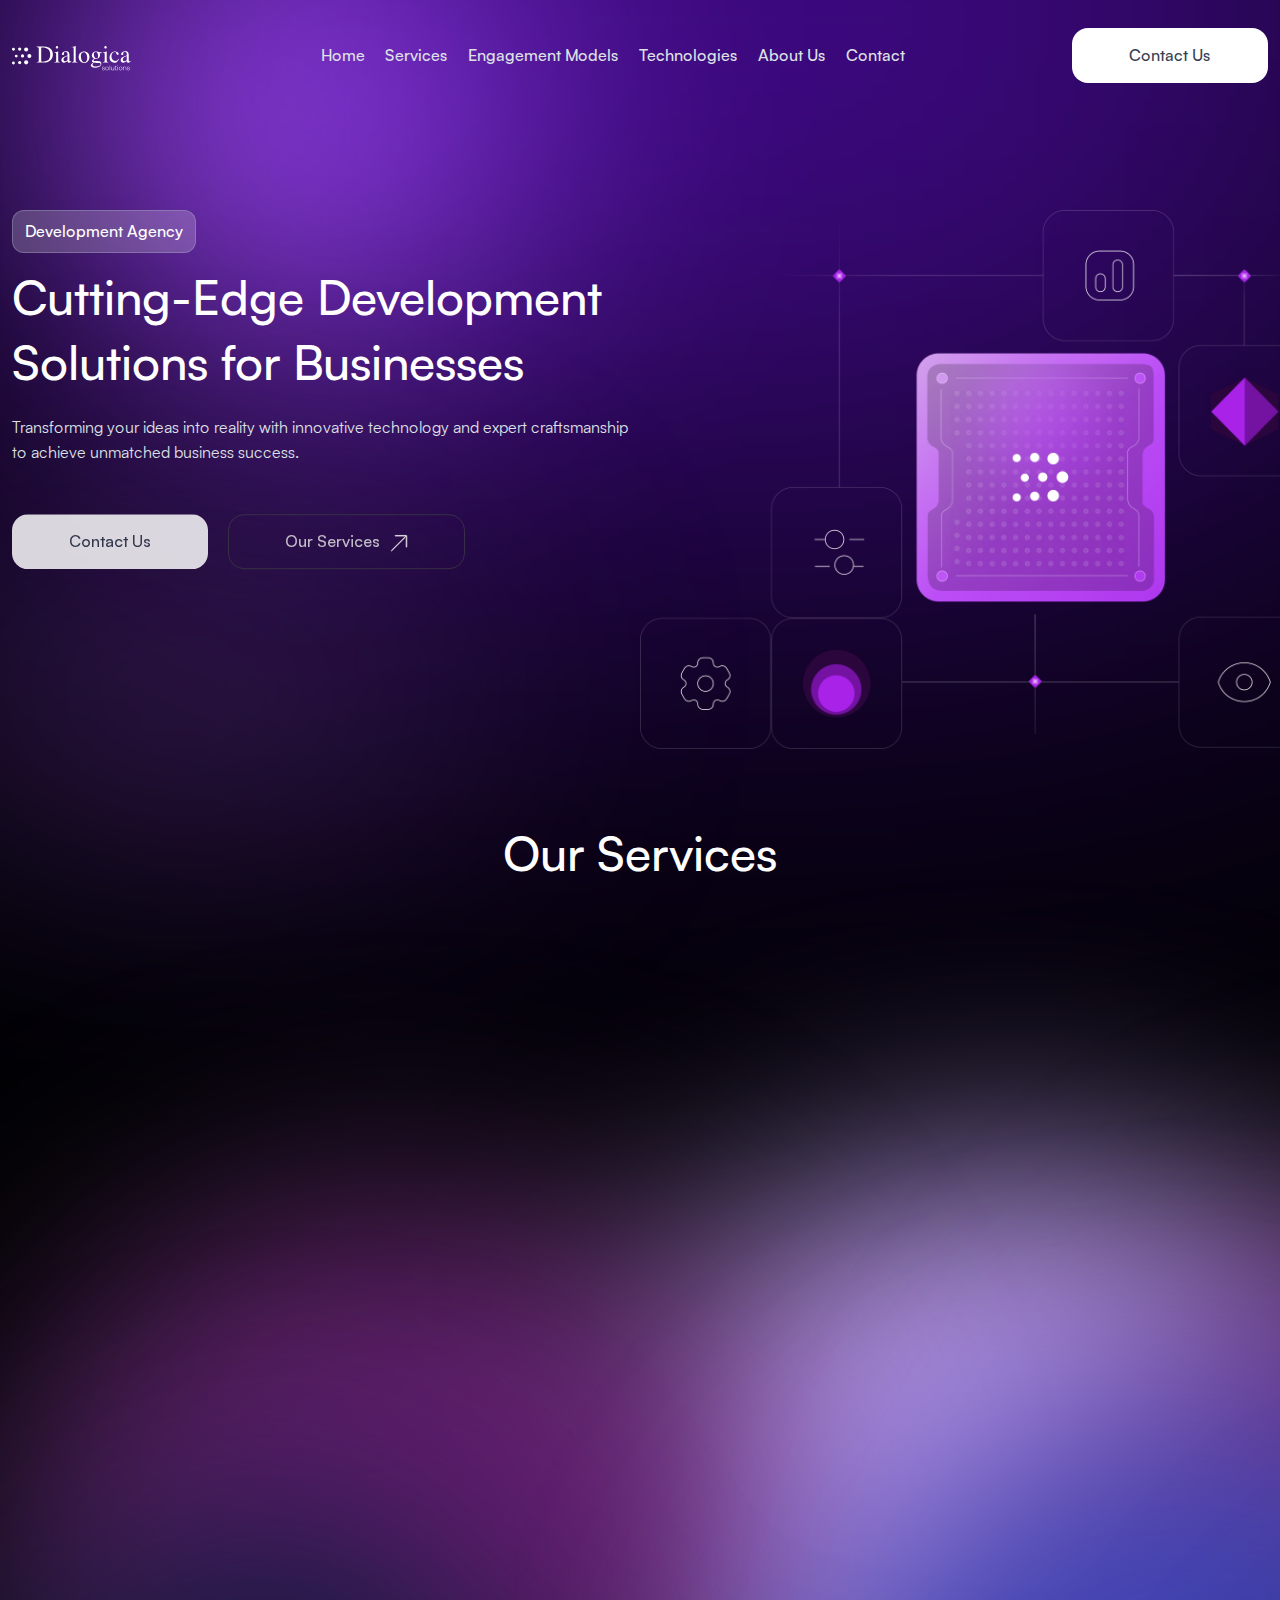
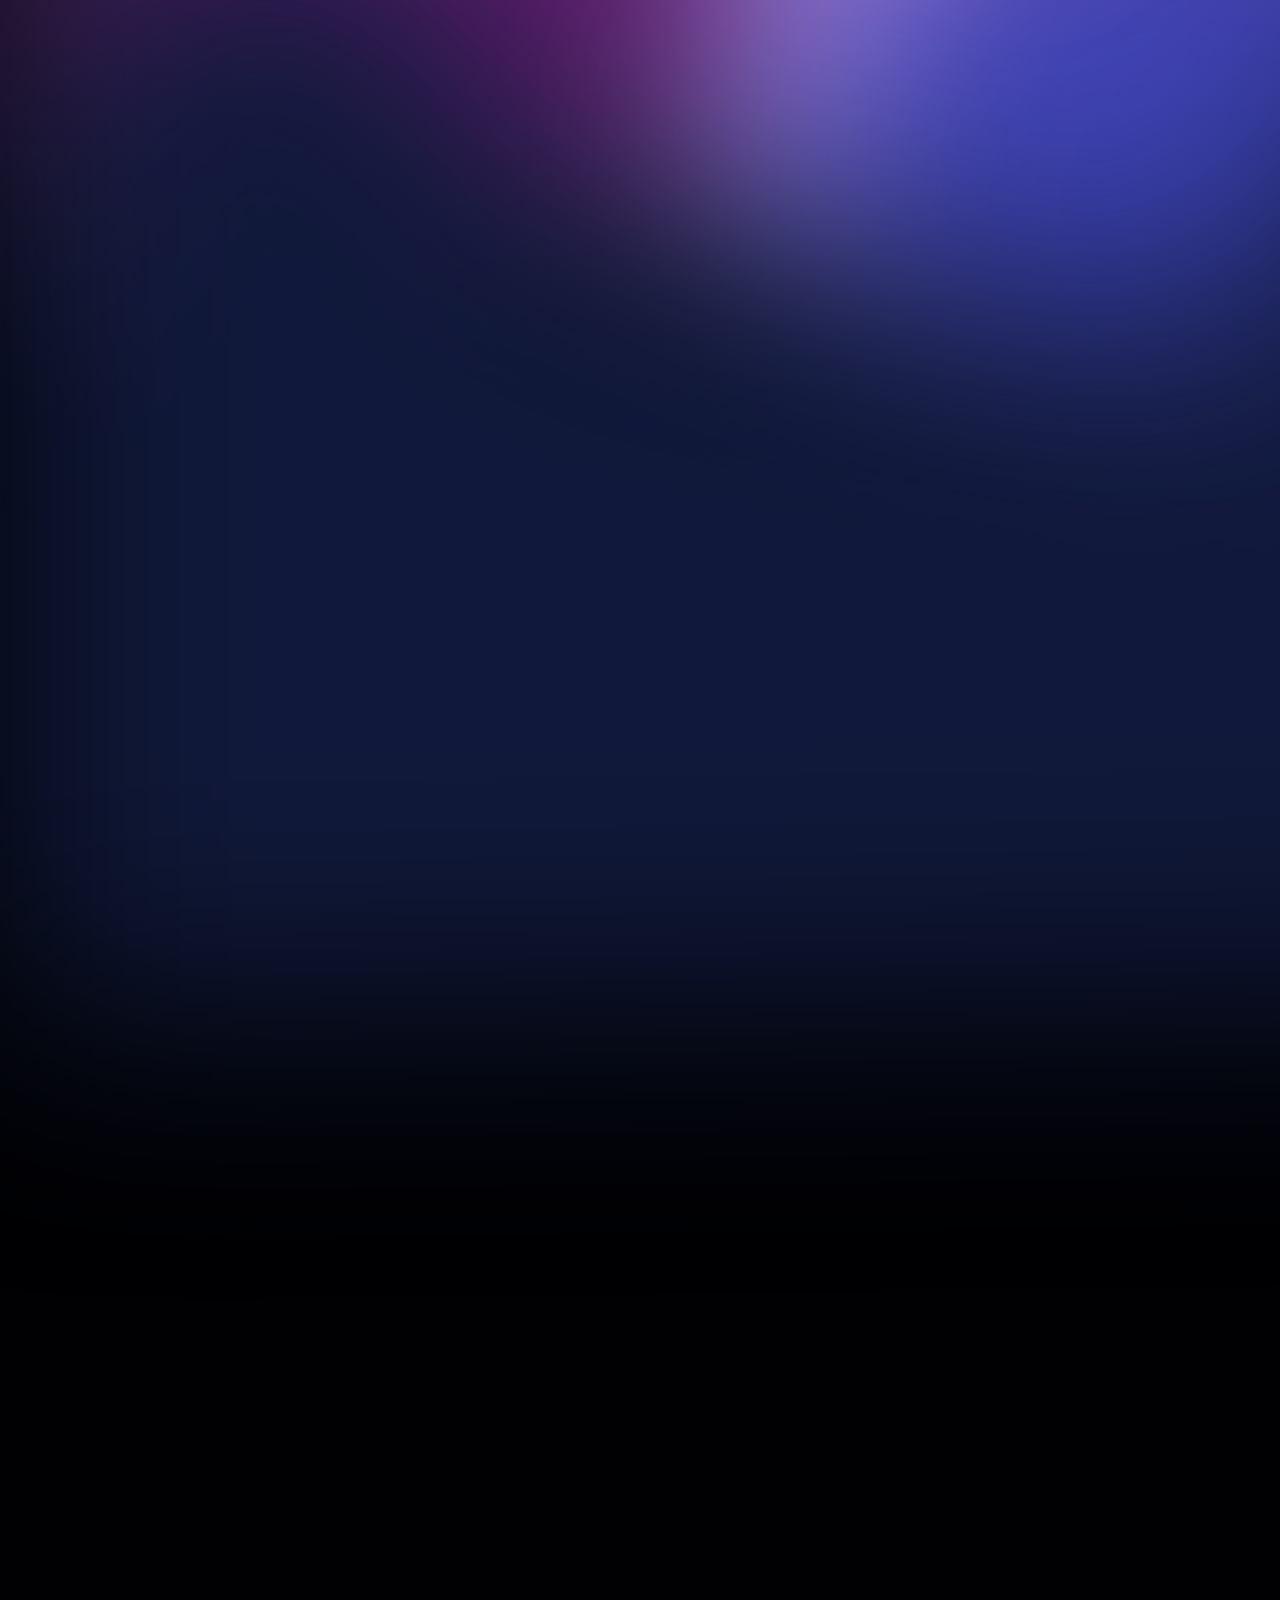
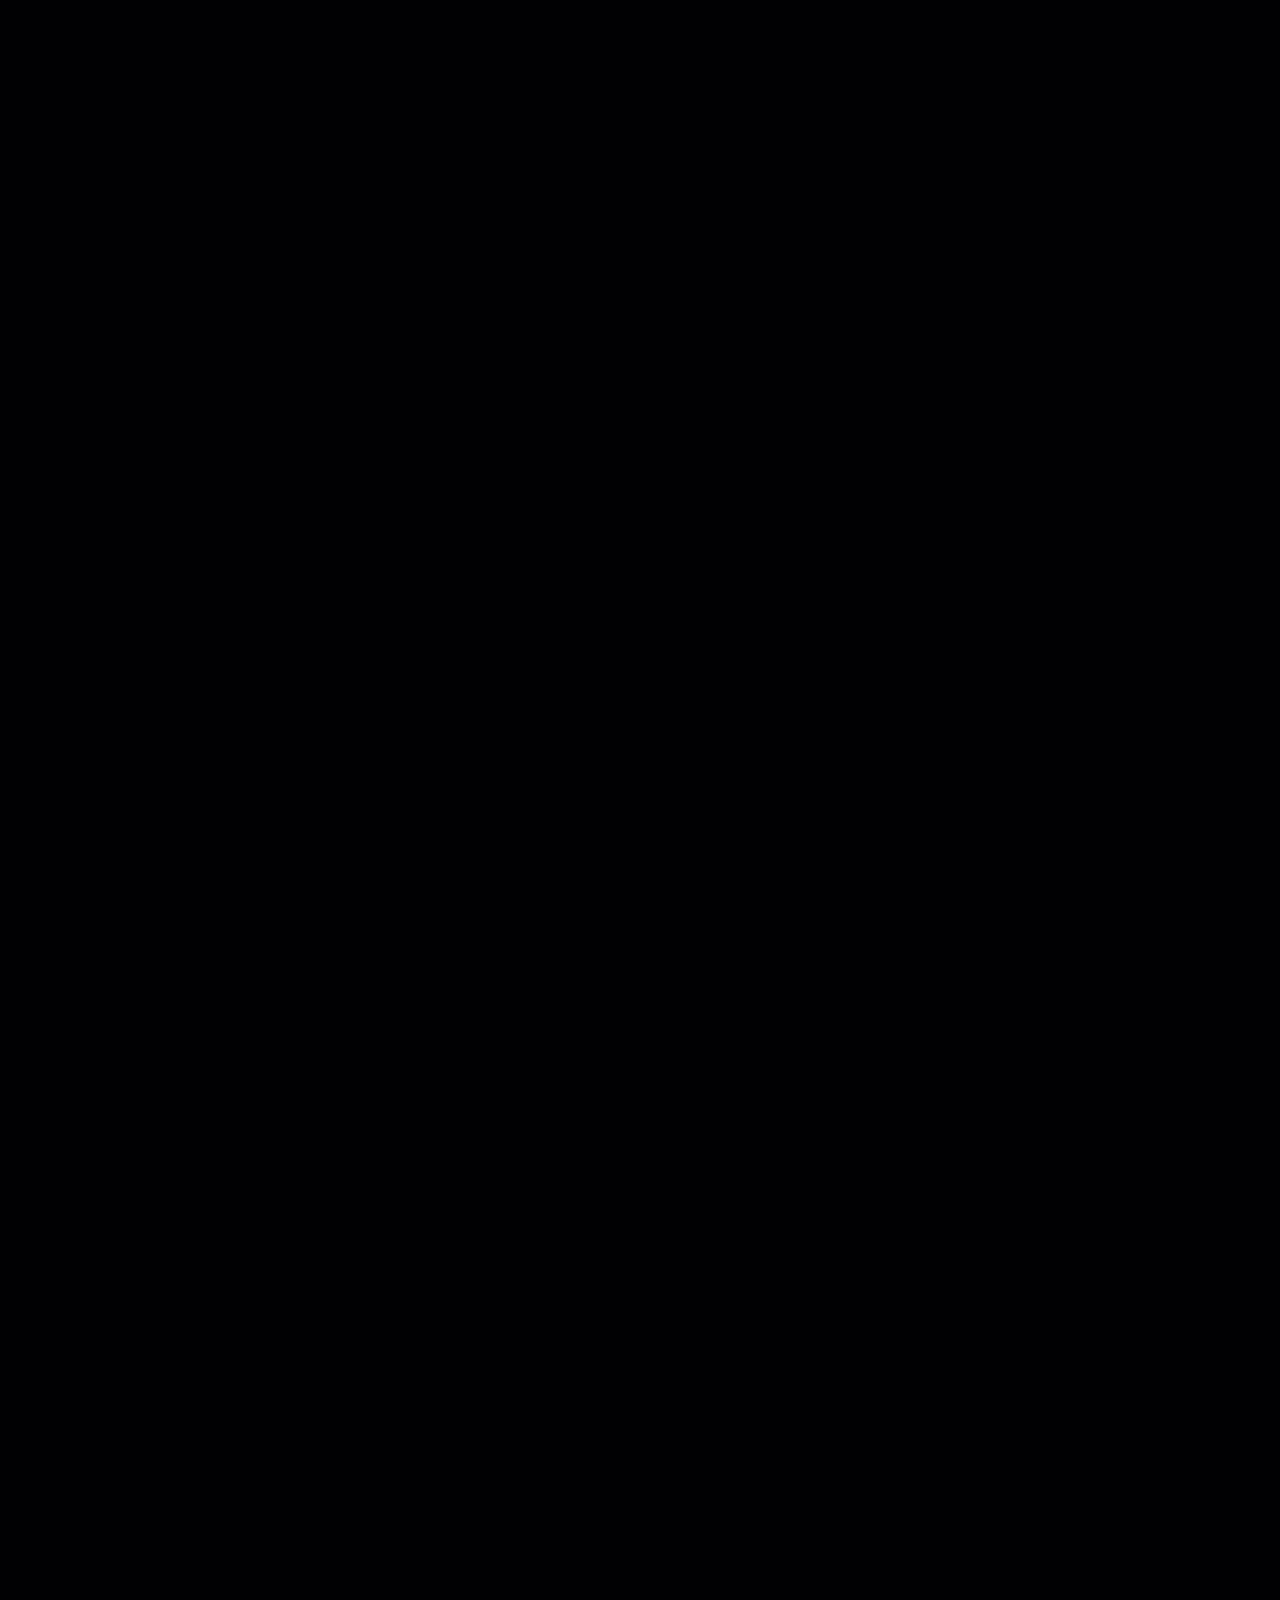
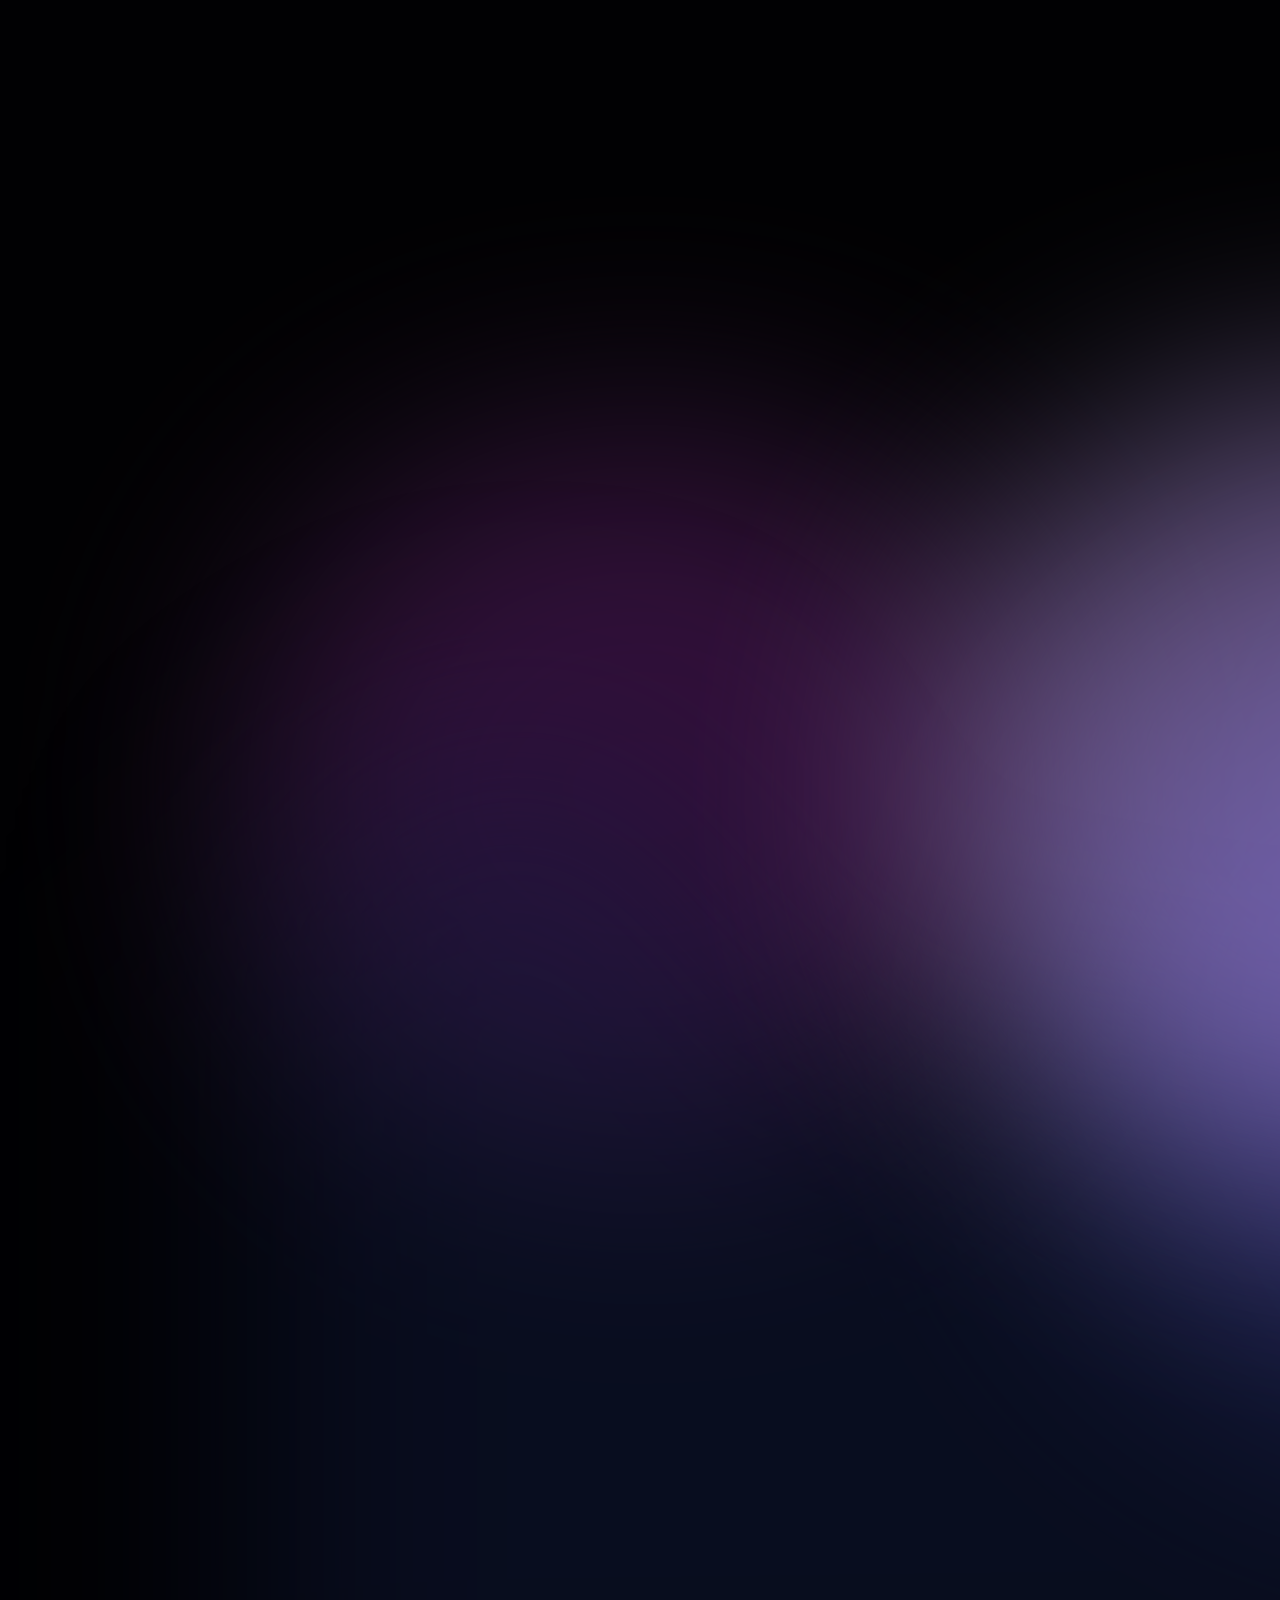
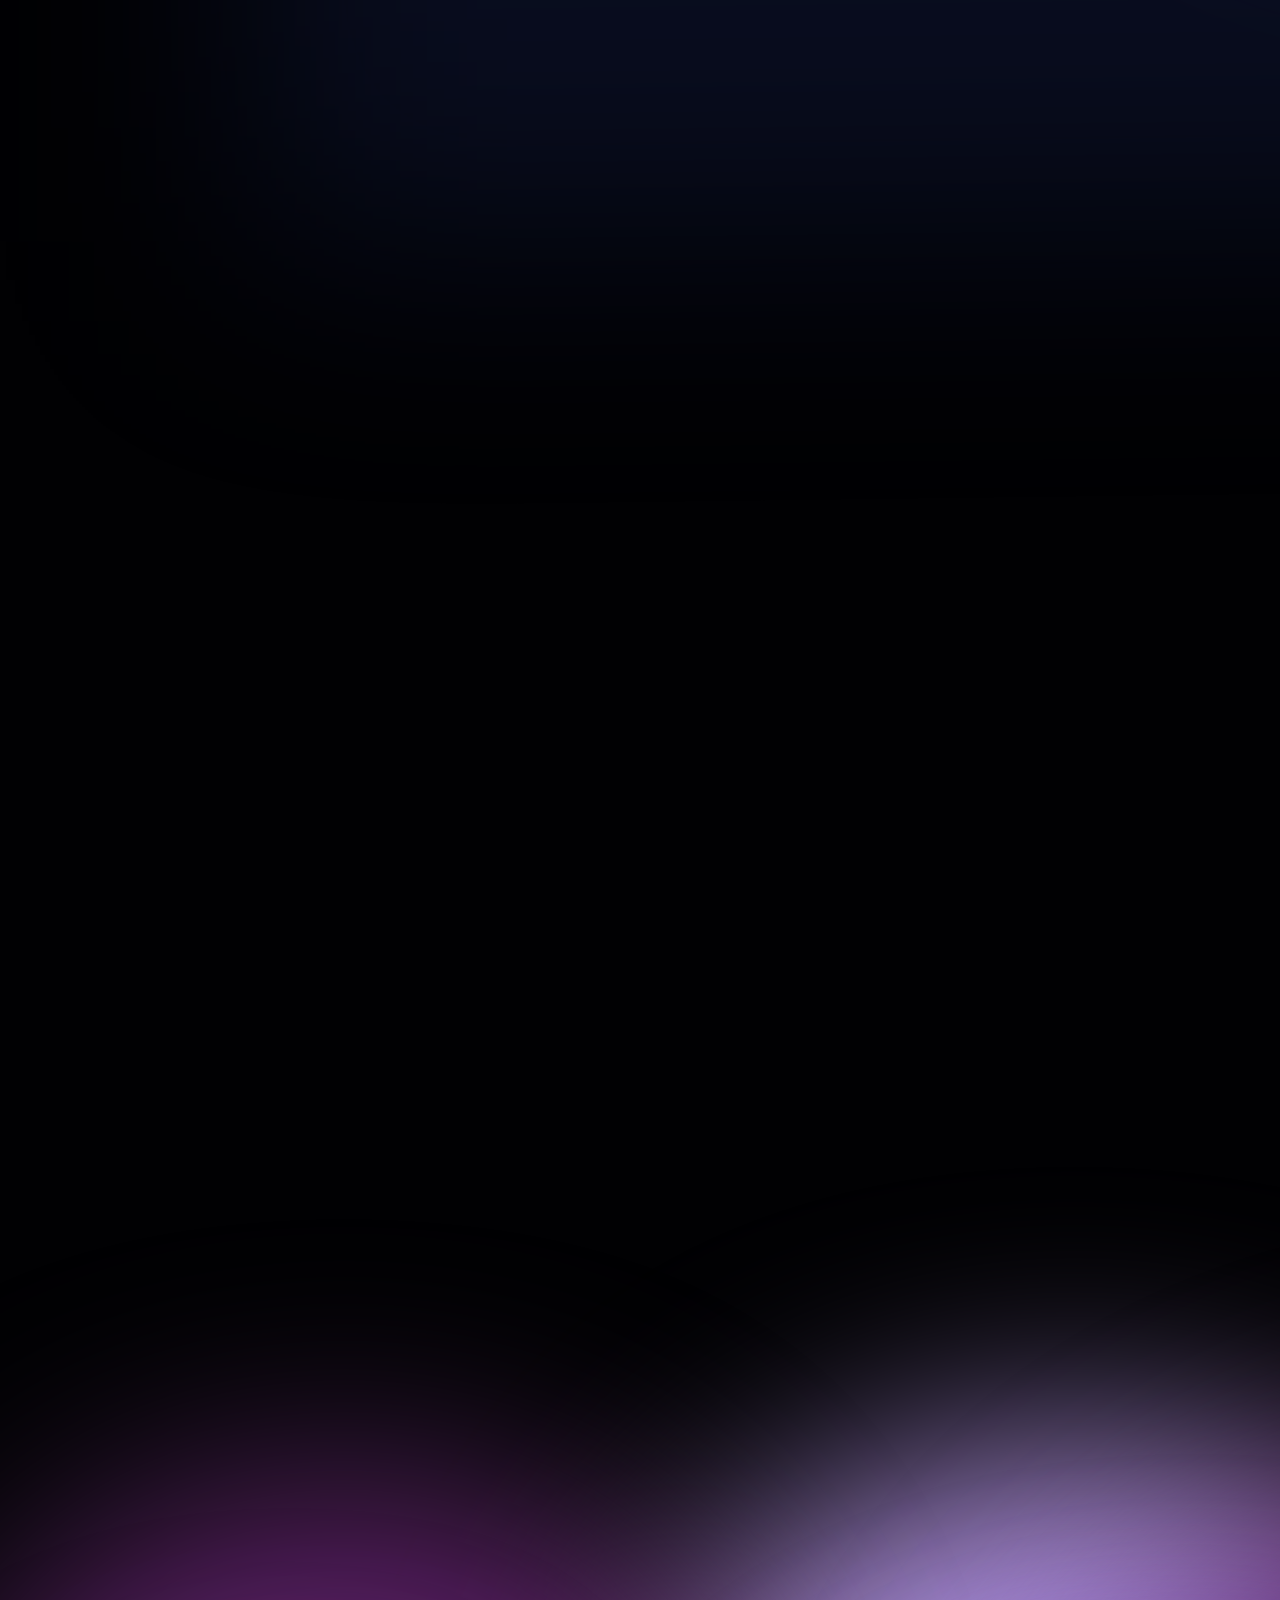
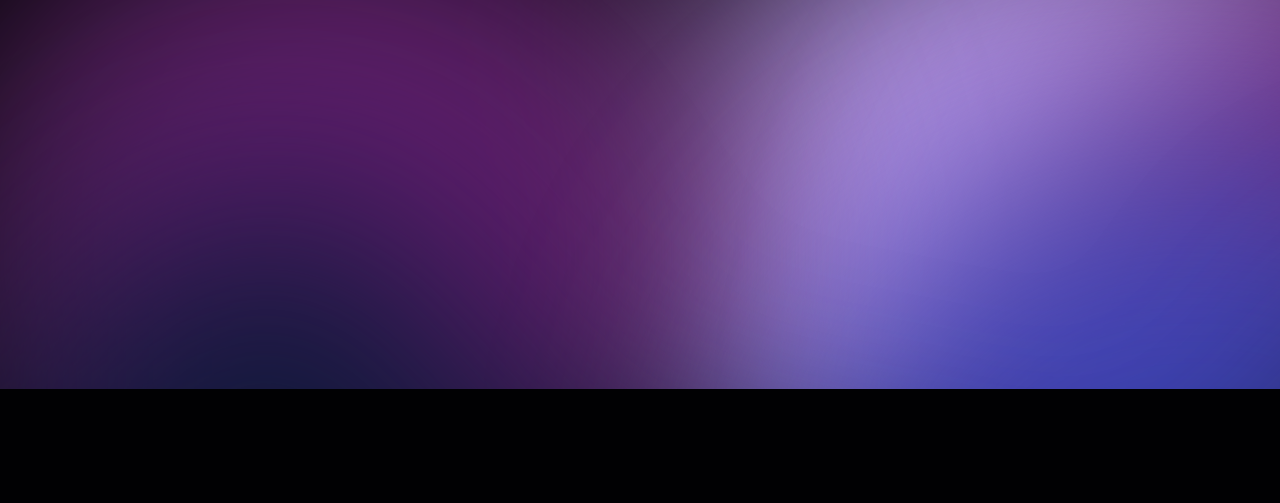
==== commit 465005b8: "all is ok" ====
--- a/index.html
+++ b/index.html
@@ -98,13 +98,13 @@
 					</div>
 					<div class="col-auto">
 						<div class="header-right-wrapper d-flex align-items-center gap-3">
+							<a href="#" class="dialogica-btn d-none d-sm-block">
+								Contact Us
+							</a>
 							<button class="humbarger-btn d-block d-lg-none" type="button" data-bs-toggle="offcanvas" data-bs-target="#offcanvasRight" aria-controls="offcanvasRight">
 								<span></span>
 								<span></span>
 							</button>
-							<a href="#" class="dialogica-btn d-none d-sm-block">
-								Contact Us
-							</a>
 						</div>
 					</div>
 				</div>
@@ -119,7 +119,7 @@
 					<div class="gradient gradient-1"></div>
 					<div class="gradient gradient-2"></div>
 					<div class="gradient gradient-3"></div>
-					<div class="row align-items-start flex-column-reverse flex-xl-row position-relative z-5">
+					<div class="row align-items-start position-relative z-5">
 						<div class="col">
 							<div class="banner-content-wrapper">
 								<span class="sub-title fade-up">Development Agency</span>
@@ -127,7 +127,7 @@
 								<div class="mb-p fade-up" animation-delay="0.2s">
 									<p>Transforming your ideas into reality with innovative technology and expert craftsmanship to achieve unmatched business success.</p>
 								</div>
-								<div class="bottom-content-button d-flex align-items-center flex-wrap">
+								<div class="bottom-content-button d-flex align-items-center justify-content-center justify-content-xl-start flex-wrap">
 									<a href="#" class="dialogica-btn fade-up" animation-delay="0.3s">Contact Us</a>
 									<a href="#" class="dialogica-btn transparent-btn fade-up" animation-delay="0.3s">
 										<span>Our Services</span>
@@ -417,111 +417,307 @@
 								<p>At Dialogica Solutions, we leverage our expertise in diverse technologies to deliver innovative, scalable software and data engineering solutions. Here’s a glimpse of our specialized technologies:</p>
 							</div>
 						</div>
-						<div class="technologies-box-wrapper overflow-hidden position-relative z-1 d-flex align-items-center flex-wrap fade-up" animation-delay="0.2s">
-							<div class="technologies-box-info">
-								<div class="technologies-icon">
-									<img src="assets/images/technologies/cloud.png" alt="cloud">
-								</div>	
-							</div>
-							<div class="technologies-box-info"></div>
-							<div class="technologies-box-info"></div>
-							<div class="technologies-box-info"></div>
-							<div class="technologies-box-info"></div>
-							<div class="technologies-box-info"></div>
-							<div class="technologies-box-info"></div>
-							<div class="technologies-box-info"></div>
-							<div class="technologies-box-info"></div>
-							<div class="technologies-box-info"></div>
-							<div class="technologies-box-info">
-								<div class="technologies-icon">
-									<img src="assets/images/technologies/cloud.png" alt="cloud">
-								</div>
-							</div>
-							<div class="technologies-box-info"></div>
-							<div class="technologies-box-info"></div>
-							<div class="technologies-box-info"></div>
-							<div class="technologies-box-info"></div>
-							<div class="technologies-box-info">
-								<div class="technologies-icon">
-									<img src="assets/images/technologies/cloud.png" alt="cloud">
-								</div>
-							</div>
-							<div class="technologies-box-info"></div>
-							<div class="technologies-box-info"></div>
-							<div class="technologies-box-info">
-								<div class="technologies-icon">
-									<img src="assets/images/technologies/cloud.png" alt="cloud">
-								</div>
-							</div>
-							<div class="technologies-box-info"></div>
-							<div class="technologies-box-info"></div>
-							<div class="technologies-box-info"></div>
-							<div class="technologies-box-info"></div>
-							<div class="technologies-box-info"></div>
-							<div class="technologies-box-info"></div>
-							<div class="technologies-box-info">
-								<div class="technologies-icon">
-									<img src="assets/images/technologies/cloud.png" alt="cloud">
-								</div>
-							</div>
-							<div class="technologies-box-info"></div>
-							<div class="technologies-box-info"></div>
-							<div class="technologies-box-info"></div>
-							<div class="technologies-box-info"></div>
-							<div class="technologies-box-info"></div>
-							<div class="technologies-box-info"></div>
-							<div class="technologies-box-info"></div>
-							<div class="technologies-box-info"></div>
-							<div class="technologies-box-info">
-								<div class="technologies-icon">
-									<img src="assets/images/technologies/cloud.png" alt="cloud">
-								</div>
-							</div>
-							<div class="technologies-box-info"></div>
-							<div class="technologies-box-info"></div>
-							<div class="technologies-box-info"></div>
-							<div class="technologies-box-info"></div>
-							<div class="technologies-box-info"></div>
-							<div class="technologies-box-info"></div>
-							<div class="technologies-box-info">
-								<div class="technologies-icon">
-									<img src="assets/images/technologies/cloud.png" alt="cloud">
-								</div>
-							</div>
-							<div class="technologies-box-info"></div>
-							<div class="technologies-box-info"></div>
-							<div class="technologies-box-info">
-								<div class="technologies-icon">
-									<img src="assets/images/technologies/cloud.png" alt="cloud">
-								</div>
-							</div>
-							<div class="technologies-box-info"></div>
-							<div class="technologies-box-info"></div>
-							<div class="technologies-box-info"></div>
-							<div class="technologies-box-info"></div>
-							<div class="technologies-box-info">
-								<div class="technologies-icon">
-									<img src="assets/images/technologies/cloud.png" alt="cloud">
-								</div>
-							</div>
-							<div class="technologies-box-info"></div>
-							<div class="technologies-box-info"></div>
-							<div class="technologies-box-info">
-								<div class="technologies-icon">
-									<img src="assets/images/technologies/cloud.png" alt="cloud">
-								</div>
-							</div>
-							<div class="technologies-box-info"></div>
-							<div class="technologies-box-info"></div>
-							<div class="technologies-box-info"></div>
-							<div class="technologies-box-info"></div>
-							<div class="technologies-box-info"></div>
-							<div class="technologies-box-info">
-								<div class="technologies-icon">
-									<img src="assets/images/technologies/cloud.png" alt="cloud">
-								</div>
-							</div>
-							<div class="technologies-box-info"></div>
+						<div class="technologies-box-wrapper mx-auto overflow-hidden position-relative z-1 d-flex align-items-center flex-wrap fade-up" animation-delay="0.2s">
+							<div class="technologies-box-info">
+								<div class="technologies-icon">
+									<img src="assets/images/technologies/cloud.png" alt="cloud" class="technologies-box-img">
+								</div>	
+							</div>
+							<div class="technologies-box-info">
+								<div class="technologies-icon">
+									<img src="assets/images/technologies/cloud.png" alt="cloud" class="technologies-box-img">
+								</div>	
+							</div>
+							<div class="technologies-box-info">
+								<div class="technologies-icon">
+									<img src="assets/images/technologies/cloud.png" alt="cloud" class="technologies-box-img">
+								</div>	
+							</div>
+							<div class="technologies-box-info">
+								<div class="technologies-icon">
+									<img src="assets/images/technologies/cloud.png" alt="cloud" class="technologies-box-img">
+								</div>	
+							</div>
+							<div class="technologies-box-info">
+								<div class="technologies-icon">
+									<img src="assets/images/technologies/cloud.png" alt="cloud" class="technologies-box-img">
+								</div>	
+							</div>
+							<div class="technologies-box-info">
+								<div class="technologies-icon">
+									<img src="assets/images/technologies/cloud.png" alt="cloud" class="technologies-box-img">
+								</div>	
+							</div>
+							<div class="technologies-box-info">
+								<div class="technologies-icon">
+									<img src="assets/images/technologies/cloud.png" alt="cloud" class="technologies-box-img">
+								</div>	
+							</div>
+							<div class="technologies-box-info">
+								<div class="technologies-icon">
+									<img src="assets/images/technologies/cloud.png" alt="cloud" class="technologies-box-img">
+								</div>	
+							</div>
+							<div class="technologies-box-info">
+								<div class="technologies-icon">
+									<img src="assets/images/technologies/cloud.png" alt="cloud" class="technologies-box-img">
+								</div>	
+							</div>
+							<div class="technologies-box-info">
+								<div class="technologies-icon">
+									<img src="assets/images/technologies/cloud.png" alt="cloud" class="technologies-box-img">
+								</div>	
+							</div>
+							<div class="technologies-box-info">
+								<div class="technologies-icon">
+									<img src="assets/images/technologies/cloud.png" alt="cloud" class="technologies-box-img">
+								</div>	
+							</div>
+							<div class="technologies-box-info">
+								<div class="technologies-icon">
+									<img src="assets/images/technologies/cloud.png" alt="cloud" class="technologies-box-img">
+								</div>	
+							</div>
+							<div class="technologies-box-info">
+								<div class="technologies-icon">
+									<img src="assets/images/technologies/cloud.png" alt="cloud" class="technologies-box-img">
+								</div>	
+							</div>
+							<div class="technologies-box-info">
+								<div class="technologies-icon">
+									<img src="assets/images/technologies/cloud.png" alt="cloud" class="technologies-box-img">
+								</div>	
+							</div>
+							<div class="technologies-box-info">
+								<div class="technologies-icon">
+									<img src="assets/images/technologies/cloud.png" alt="cloud" class="technologies-box-img">
+								</div>	
+							</div>
+							<div class="technologies-box-info">
+								<div class="technologies-icon">
+									<img src="assets/images/technologies/cloud.png" alt="cloud" class="technologies-box-img">
+								</div>	
+							</div>
+							<div class="technologies-box-info">
+								<div class="technologies-icon">
+									<img src="assets/images/technologies/cloud.png" alt="cloud" class="technologies-box-img">
+								</div>	
+							</div>
+							<div class="technologies-box-info">
+								<div class="technologies-icon">
+									<img src="assets/images/technologies/cloud.png" alt="cloud" class="technologies-box-img">
+								</div>	
+							</div>
+							<div class="technologies-box-info">
+								<div class="technologies-icon">
+									<img src="assets/images/technologies/cloud.png" alt="cloud" class="technologies-box-img">
+								</div>	
+							</div>
+							<div class="technologies-box-info">
+								<div class="technologies-icon">
+									<img src="assets/images/technologies/cloud.png" alt="cloud" class="technologies-box-img">
+								</div>	
+							</div>
+							<div class="technologies-box-info">
+								<div class="technologies-icon">
+									<img src="assets/images/technologies/cloud.png" alt="cloud" class="technologies-box-img">
+								</div>	
+							</div>
+							<div class="technologies-box-info">
+								<div class="technologies-icon">
+									<img src="assets/images/technologies/cloud.png" alt="cloud" class="technologies-box-img">
+								</div>	
+							</div>
+							<div class="technologies-box-info">
+								<div class="technologies-icon">
+									<img src="assets/images/technologies/cloud.png" alt="cloud" class="technologies-box-img">
+								</div>	
+							</div>
+							<div class="technologies-box-info">
+								<div class="technologies-icon">
+									<img src="assets/images/technologies/cloud.png" alt="cloud" class="technologies-box-img">
+								</div>	
+							</div>
+							<div class="technologies-box-info">
+								<div class="technologies-icon">
+									<img src="assets/images/technologies/cloud.png" alt="cloud" class="technologies-box-img">
+								</div>	
+							</div>
+							<div class="technologies-box-info">
+								<div class="technologies-icon">
+									<img src="assets/images/technologies/cloud.png" alt="cloud" class="technologies-box-img">
+								</div>	
+							</div>
+							<div class="technologies-box-info">
+								<div class="technologies-icon">
+									<img src="assets/images/technologies/cloud.png" alt="cloud" class="technologies-box-img">
+								</div>	
+							</div>
+							<div class="technologies-box-info">
+								<div class="technologies-icon">
+									<img src="assets/images/technologies/cloud.png" alt="cloud" class="technologies-box-img">
+								</div>	
+							</div>
+							<div class="technologies-box-info">
+								<div class="technologies-icon">
+									<img src="assets/images/technologies/cloud.png" alt="cloud" class="technologies-box-img">
+								</div>	
+							</div>
+							<div class="technologies-box-info">
+								<div class="technologies-icon">
+									<img src="assets/images/technologies/cloud.png" alt="cloud" class="technologies-box-img">
+								</div>	
+							</div>
+							<div class="technologies-box-info">
+								<div class="technologies-icon">
+									<img src="assets/images/technologies/cloud.png" alt="cloud" class="technologies-box-img">
+								</div>	
+							</div>
+							<div class="technologies-box-info">
+								<div class="technologies-icon">
+									<img src="assets/images/technologies/cloud.png" alt="cloud" class="technologies-box-img">
+								</div>	
+							</div>
+							<div class="technologies-box-info">
+								<div class="technologies-icon">
+									<img src="assets/images/technologies/cloud.png" alt="cloud" class="technologies-box-img">
+								</div>	
+							</div>
+							<div class="technologies-box-info">
+								<div class="technologies-icon">
+									<img src="assets/images/technologies/cloud.png" alt="cloud" class="technologies-box-img">
+								</div>	
+							</div>
+							<div class="technologies-box-info">
+								<div class="technologies-icon">
+									<img src="assets/images/technologies/cloud.png" alt="cloud" class="technologies-box-img">
+								</div>	
+							</div>
+							<div class="technologies-box-info">
+								<div class="technologies-icon">
+									<img src="assets/images/technologies/cloud.png" alt="cloud" class="technologies-box-img">
+								</div>	
+							</div>
+							<div class="technologies-box-info">
+								<div class="technologies-icon">
+									<img src="assets/images/technologies/cloud.png" alt="cloud" class="technologies-box-img">
+								</div>	
+							</div>
+							<div class="technologies-box-info">
+								<div class="technologies-icon">
+									<img src="assets/images/technologies/cloud.png" alt="cloud" class="technologies-box-img">
+								</div>	
+							</div>
+							<div class="technologies-box-info">
+								<div class="technologies-icon">
+									<img src="assets/images/technologies/cloud.png" alt="cloud" class="technologies-box-img">
+								</div>	
+							</div>
+							<div class="technologies-box-info">
+								<div class="technologies-icon">
+									<img src="assets/images/technologies/cloud.png" alt="cloud" class="technologies-box-img">
+								</div>	
+							</div>
+							<div class="technologies-box-info">
+								<div class="technologies-icon">
+									<img src="assets/images/technologies/cloud.png" alt="cloud" class="technologies-box-img">
+								</div>	
+							</div>
+							<div class="technologies-box-info">
+								<div class="technologies-icon">
+									<img src="assets/images/technologies/cloud.png" alt="cloud" class="technologies-box-img">
+								</div>	
+							</div>
+							<div class="technologies-box-info">
+								<div class="technologies-icon">
+									<img src="assets/images/technologies/cloud.png" alt="cloud" class="technologies-box-img">
+								</div>	
+							</div>
+							<div class="technologies-box-info">
+								<div class="technologies-icon">
+									<img src="assets/images/technologies/cloud.png" alt="cloud" class="technologies-box-img">
+								</div>	
+							</div>
+							<div class="technologies-box-info">
+								<div class="technologies-icon">
+									<img src="assets/images/technologies/cloud.png" alt="cloud" class="technologies-box-img">
+								</div>	
+							</div>
+							<div class="technologies-box-info">
+								<div class="technologies-icon">
+									<img src="assets/images/technologies/cloud.png" alt="cloud" class="technologies-box-img">
+								</div>	
+							</div>
+							<div class="technologies-box-info">
+								<div class="technologies-icon">
+									<img src="assets/images/technologies/cloud.png" alt="cloud" class="technologies-box-img">
+								</div>	
+							</div>
+							<div class="technologies-box-info">
+								<div class="technologies-icon">
+									<img src="assets/images/technologies/cloud.png" alt="cloud" class="technologies-box-img">
+								</div>	
+							</div>
+							<div class="technologies-box-info">
+								<div class="technologies-icon">
+									<img src="assets/images/technologies/cloud.png" alt="cloud" class="technologies-box-img">
+								</div>	
+							</div>
+							<div class="technologies-box-info">
+								<div class="technologies-icon">
+									<img src="assets/images/technologies/cloud.png" alt="cloud" class="technologies-box-img">
+								</div>	
+							</div>
+							<div class="technologies-box-info">
+								<div class="technologies-icon">
+									<img src="assets/images/technologies/cloud.png" alt="cloud" class="technologies-box-img">
+								</div>	
+							</div>
+							<div class="technologies-box-info">
+								<div class="technologies-icon">
+									<img src="assets/images/technologies/cloud.png" alt="cloud" class="technologies-box-img">
+								</div>	
+							</div>
+							<div class="technologies-box-info">
+								<div class="technologies-icon">
+									<img src="assets/images/technologies/cloud.png" alt="cloud" class="technologies-box-img">
+								</div>	
+							</div>
+							<div class="technologies-box-info">
+								<div class="technologies-icon">
+									<img src="assets/images/technologies/cloud.png" alt="cloud" class="technologies-box-img">
+								</div>	
+							</div>
+							<div class="technologies-box-info">
+								<div class="technologies-icon">
+									<img src="assets/images/technologies/cloud.png" alt="cloud" class="technologies-box-img">
+								</div>	
+							</div>
+							<div class="technologies-box-info">
+								<div class="technologies-icon">
+									<img src="assets/images/technologies/cloud.png" alt="cloud" class="technologies-box-img">
+								</div>	
+							</div>
+							<div class="technologies-box-info">
+								<div class="technologies-icon">
+									<img src="assets/images/technologies/cloud.png" alt="cloud" class="technologies-box-img">
+								</div>	
+							</div>
+							<div class="technologies-box-info">
+								<div class="technologies-icon">
+									<img src="assets/images/technologies/cloud.png" alt="cloud" class="technologies-box-img">
+								</div>	
+							</div>
+							<div class="technologies-box-info">
+								<div class="technologies-icon">
+									<img src="assets/images/technologies/cloud.png" alt="cloud" class="technologies-box-img">
+								</div>	
+							</div>
+							<div class="technologies-box-info">
+								<div class="technologies-icon">
+									<img src="assets/images/technologies/cloud.png" alt="cloud" class="technologies-box-img">
+								</div>	
+							</div>
 						</div>
 						<div class="technologies-groups-wrapper">
 							<div class="row">
--- a/assets/css/main.css
+++ b/assets/css/main.css
@@ -180,7 +180,7 @@
   text-transform: uppercase;
   border-radius: 100px;
   background: rgba(255, 255, 255, 0.20);
-  padding: 11.5px 24.5px;
+  padding: 8.5px 24.5px;
   display: inline-block;
 }
 .learn-btn {
@@ -519,7 +519,7 @@
 }
 .main-menu ul li {
   display: inline-block;
-  margin-right: 32px;
+  margin-right: 28px;
 }
 .main-menu ul li:last-child{
   margin-right: 0;
@@ -532,7 +532,7 @@
 }
 .main-menu ul li a:hover{
   color: #FFF;
-  /* font-weight: 700; */
+  font-weight: 700;
 }
 
 /* offcanvas menu start */
@@ -661,6 +661,9 @@
   padding-bottom: 87px;
   min-height: 489px;
 }
+.banner-area.content-version .banner-content-wrapper p{
+  font-weight: 500;
+}
 .banner-area.content-version .bottom-content-button {
   gap: 24px;
   margin-top: 28px;
@@ -732,7 +735,12 @@
 }
 .card-content p {
   font-weight: 500;
-} 
+  color: #F3F4F6;
+}
+.engagement-models-area .card-content p{
+  font-weight: 400;
+  color: #DEE2E6;
+}
 .card-content .learn-btn{
   margin-top: 27px;
 }
@@ -786,23 +794,28 @@
 }
 .technologies-box-wrapper {
   margin-bottom: 40px;
-  border-radius: 32px;
 }
 .technologies-box-info {
-  height: 100px;
+  height: 100%;
+  width: 112px;
   border: 0.5px solid rgba(255, 255, 255, 0.20);
-  width: calc(8% + 4.49px);
-}
-.technologies-box-wrapper::before {
-  content: "";
-  position: absolute;
-  left: 0;
-  top: 0;
-  height: 100%;
-  width: 100%;
-  border: 1px solid rgba(255, 255, 255, 0.20);
-  border-radius: 32px;
-}
+  overflow: hidden;
+}
+
+.technologies-box-info:nth-child(1){
+  border-top-left-radius: 32px;
+}
+.technologies-box-info:nth-child(12){
+  border-top-right-radius: 32px;
+}
+.technologies-box-info:nth-child(49){
+  border-bottom-left-radius: 32px;
+}
+.technologies-box-info:last-child{
+  border-bottom-right-radius: 32px;
+  overflow: hidden;
+}
+
 .technologies-info {
   gap: 16px;
 }
@@ -813,8 +826,13 @@
   color: #E5E7EB;
   line-height: 1.38;
 }
-.technologies-icon img {
-  max-width: 112px;
+
+.technologies-box-img {
+  width: 100%;
+  height: 100%;
+  opacity: 0;
+  visibility: hidden;
+  object-fit: cover;
 }
 .technologies-content  h6{
   display: flex;
@@ -824,14 +842,15 @@
 }
 .technologies-content  h6 .sub-title {
   font-size: 14px;
-  font-weight: 500;
-
 }
 .technologies-groups-wrapper  .technologies-icon img {
   width: 68px;
   height: 68px;
   border-radius: 20px;
   object-fit: cover;
+}
+.technologies-groups-wrapper  .technologies-icon {
+  min-width: 68px;
 }
 .technologies-bottom-button{
   margin-top: 38px;
@@ -927,14 +946,14 @@
   transition: all 0.3s linear;
 }
 .author-wrapper {
-  margin-top: 20px;
+  margin-top: 18px;
 }
 .author-info {
   gap: 20px;
   min-width: 276px;
 }
 .author-img img {
-  max-width: 68px;
+  max-width: 64px;
   border-radius: 20px;
 }
 .author-position-info h6 {
@@ -977,7 +996,7 @@
   margin-top: 30px;
 }
 .contact-area.contact-page {
-  padding: 226px 0 68px;
+  padding: 213px 0 189px;
 }
 
 /* contact section end */
@@ -1033,8 +1052,8 @@
 .inner-solutions-area h4 {
   margin-bottom: 32px;
 }
-.our-solutions-area .inner-solutions-area{
-  margin-bottom: 39px;
+.our-solutions-area .inner-solutions-area {
+  margin-bottom: 49px;
 }
 .our-solutions-area .inner-solutions-area:last-child{
   margin-bottom: 0;
@@ -1047,6 +1066,9 @@
   margin: 0;
   list-style: none;
 }
+.engagement-models-card-content-list-wrapper{
+  padding-top: 3px;
+}
 .engagement-models-icon {
   height: 40px;
   width: 40px;
@@ -1062,8 +1084,9 @@
 .engagement-models-card-content h3 {
   margin-bottom: 13px;
 }
-.engagement-models-card-content p{
-  font-weight: 500;
+.engagement-models-card-content p {
+  font-weight: 500;
+  line-height: 1.4;
 }
 .engagement-models-card-content-list-wrapper li {
   font-weight: 500;
@@ -1074,6 +1097,7 @@
   align-items: center;
   gap: 16px;
   line-height: 1.38;
+  margin-bottom: 12px;
 }
 .engagement-models-card-content-list-wrapper li:last-child{
   margin-bottom: 0;
@@ -1096,7 +1120,7 @@
   margin-bottom: 0px;
 }
 .engagement-models-card-content {
-  max-width: 700px;
+  max-width: calc(100% - 578px);
 }
 .engagement-img-wrapper{
     border: 1px solid rgba(255, 255, 255, 0.20);
@@ -1131,6 +1155,7 @@
   border: 1px solid rgba(166, 175, 195, 0.40);
   background: #A822E7;
   box-shadow: 0px 1px 3px 0px rgba(166, 175, 195, 0.40);
+  min-height: 508px;
 }
 .engagement-models-card-wrapper.version-2 .engagement-models-card-content-list-wrapper li {
   color: #F3F4F6;
@@ -1231,13 +1256,16 @@
   transform: translateX(-50%);
 }
 .about-card-img {
+  top: 0;
+  left: 0;
+  position: absolute;
+  transition: none;
+}
+.about-card-img img{
+  border-radius: 100%;
   height: 94px;
   width: 94px;
-  border-radius: 100%;
   object-fit: cover;
-  position: absolute;
-  top: 0;
-  left: 0;
 }
 .about-card-img:nth-child(1) {
   top: 0;
@@ -1307,4 +1335,31 @@
   width: 400px;
   overflow: hidden;
 }
+.our-team-area h2 {
+  margin-bottom: 40px;
+}
 /* our team section end */
+
+
+.codepen-section {
+  height: 100vh;
+  overflow: hidden;
+  position: relative;
+}
+
+.codepen-wrapper {
+  display: flex;
+  height: 100%;
+}
+
+.codepen-card {
+  min-width: 300px;
+  height: 100%;
+  background-color: #f0f0f0;
+  margin: 0 10px;
+  border-radius: 10px;
+  display: flex;
+  justify-content: center;
+  align-items: center;
+  font-size: 24px;
+}
--- a/assets/css/responsive.css
+++ b/assets/css/responsive.css
@@ -15,7 +15,215 @@
         margin-right: 16px;
     }
     /* header section end */
-}
+
+    
+}
+@media (max-width: 1367px) {
+    /* our technologies area section start */
+      .technologies-box-info:nth-child(11){
+        border-top-right-radius: 32px;
+      }
+      .technologies-box-info:nth-child(12){
+        border-top-right-radius: 0px;
+      }
+      .technologies-box-info:nth-child(49){
+        border-bottom-left-radius: 0px;
+      }
+      .technologies-box-info:nth-child(56){
+        border-bottom-left-radius: 32px;
+      }
+      .technologies-box-info:nth-child(55){
+        border-bottom-right-radius: 32px;
+      }
+      .technologies-box-wrapper{
+        max-width: 1232px;
+      }
+    /* our technologies area section end */
+}
+
+@media (max-width: 1255px) {
+    /* our technologies area section start */
+      .technologies-box-info:nth-child(10){
+        border-top-right-radius: 32px;
+      }
+      .technologies-box-info:nth-child(11) ,
+      .technologies-box-info:nth-child(12){
+        border-top-right-radius: 0px;
+      }
+      .technologies-box-info:nth-child(56),
+      .technologies-box-info:nth-child(49){
+        border-bottom-left-radius: 0px;
+      }
+      .technologies-box-info:nth-child(51){
+        border-bottom-left-radius: 32px;
+      }
+      .technologies-box-info:nth-child(55){
+        border-bottom-right-radius: 0px;
+      }
+      .technologies-box-wrapper{
+        max-width: 1123px;
+      }
+    /* our technologies area section end */
+}
+@media (max-width: 1167px) {
+    /* our technologies area section start */
+      .technologies-box-info:nth-child(9){
+        border-top-right-radius: 32px;
+      }
+      .technologies-box-info:nth-child(10) ,
+      .technologies-box-info:nth-child(11) ,
+      .technologies-box-info:nth-child(12){
+        border-top-right-radius: 0px;
+      }
+      .technologies-box-info:nth-child(56),
+      .technologies-box-info:nth-child(49){
+        border-bottom-left-radius: 0px;
+      }
+      .technologies-box-info:nth-child(54){
+        border-bottom-right-radius: 32px;
+      }
+      .technologies-box-info:nth-child(55){
+        border-bottom-left-radius: 32px;
+      }
+      .technologies-box-info:nth-child(51){
+        border-bottom-left-radius: 0px;
+      }
+      .technologies-box-wrapper{
+        max-width: 1008px;
+      }
+    /* our technologies area section end */
+}
+@media (max-width: 1055px) {
+    /* our technologies area section start */
+    .technologies-box-info:nth-child(8) {
+        border-top-right-radius: 32px;
+    }
+    .technologies-box-info:nth-child(9) {
+        border-top-right-radius: 0px;
+    }
+    .technologies-box-info:nth-child(54) {
+        border-bottom-right-radius: 0px;
+    }
+    .technologies-box-info:nth-child(55) {
+        border-bottom-left-radius: 0px;
+    }
+    .technologies-box-info:nth-child(56) {
+        border-bottom-right-radius: 32px;
+    }
+    .technologies-box-info:nth-child(57) {
+        border-bottom-left-radius: 32px;
+    }
+    .technologies-box-wrapper{
+        max-width: 896px;
+    }
+    /* our technologies area section end */
+}
+@media (max-width: 943px) {
+    /* our technologies area section start */
+    .technologies-box-info:nth-child(7) {
+        border-top-right-radius: 32px;
+    }
+    .technologies-box-info:nth-child(8) {
+        border-top-right-radius: 0px;
+    }
+    .technologies-box-wrapper{
+        max-width: 785px;
+    }
+    /* our technologies area section end */
+}
+@media (max-width: 831px) {
+    /* our technologies area section start */    
+    .technologies-box-info:nth-child(6) {
+        border-top-right-radius: 32px;
+    }
+    .technologies-box-info:nth-child(7) {
+        border-top-right-radius: 0px;
+    }
+    .technologies-box-info:nth-child(57) {
+        border-bottom-left-radius: 0px;
+    }
+    .technologies-box-info:nth-child(56) {
+        border-bottom-right-radius: 0px;
+    }
+    .technologies-box-info:nth-child(55) {
+        border-bottom-left-radius: 32px;
+    }
+    .technologies-box-wrapper{
+        max-width: 673px;
+    }
+    /* our technologies area section end */
+}
+@media (max-width: 719px) {
+    /* our technologies area section start */    
+    .technologies-box-info:nth-child(5) {
+        border-top-right-radius: 32px;
+    }
+    .technologies-box-info:nth-child(6) {
+        border-top-right-radius: 0px;
+    }
+    .technologies-box-info:nth-child(56) {
+        border-bottom-left-radius: 32px;
+    }
+    .technologies-box-info:nth-child(55) {
+        border-bottom-left-radius: 0px;
+    }
+    .technologies-box-wrapper{
+        max-width: 564px;
+    }
+    /* our technologies area section end */    
+}
+
+@media (max-width: 607px) {
+    /* our technologies area section start */        
+    .technologies-box-info:nth-child(4) {
+        border-top-right-radius: 32px;
+    }
+    .technologies-box-info:nth-child(5) {
+        border-top-right-radius: 0px;
+    }
+    .technologies-box-info:nth-child(56) {
+        border-bottom-left-radius: 0px;
+    }
+    .technologies-box-info:nth-child(57) {
+        border-bottom-left-radius: 32px;
+    }
+    .technologies-box-wrapper{
+        max-width: 499px;
+    }
+    /* our technologies area section end */        
+}
+
+@media (max-width: 495px) {
+    /* our technologies area section start */   
+    .technologies-box-info:nth-child(3) {
+        border-top-right-radius: 32px;
+    }   
+    .technologies-box-info:nth-child(4) {
+        border-top-right-radius: 0px;
+    }   
+    .technologies-box-info:nth-child(57) {
+        border-bottom-left-radius: 0px;
+    }
+    .technologies-box-info:nth-child(58) {
+        border-bottom-left-radius: 32px;
+    }
+    .technologies-box-wrapper{
+        max-width: 337px;
+    }
+    /* our technologies area section end */      
+}
+
+@media (max-width: 383px) {
+    /* our technologies area section start */   
+    .technologies-box-info {
+        width: 90px;
+    }
+    .technologies-box-wrapper{
+        max-width: 272px;
+    }
+    /* our technologies area section end */   
+}
+
 /* max-width 1199 */
 @media (max-width: 1199.98px) { 
     /* container padding fix */
@@ -45,7 +253,10 @@
         margin-left: auto;
     }
     .banner-area .banner-content-wrapper {
-        margin-top: 35px;
+        margin-bottom: 35px;
+        margin-right: auto;
+        margin-left: auto;
+        text-align: center;
     }
     .banner-area .col {
         flex-basis: 100%;
@@ -76,12 +287,11 @@
     }
     /* footer section end */
     /* our engagement models section start */
+    .engagement-img-wrapper {
+        width: calc(50% - 85px);
+    }
     .engagement-models-card-content {
-        max-width: 450px;
-    }
-
-    .engagement-img-wrapper {
-        width: calc(50% - 65px);
+        max-width: 470px;
     }
     .engagement-models-area .card-info {
         gap: 15px;
@@ -94,12 +304,16 @@
 /* max-width 991 */
 @media (max-width: 991.98px) {
     /* all padding */
+    
+    .about-card-area,
     .our-engagement-models-area {
         padding: 48px 0px;
     }
+    .our-solutions-area ,
     .section-padding-md {
         padding: 28px 0;
     }
+    .our-technologies-area ,
     .section-padding {
         padding: 35px 0;
     }
@@ -134,6 +348,11 @@
     .section-title-wrapper h2 {
         margin-bottom: 12px;
     }
+    /* header section start */
+    .header-area {
+        padding: 20px 0;
+    }
+    /* header section end  */
     /* banner section start */
 
     .banner-area ,
@@ -144,8 +363,8 @@
     .banner-area{
         min-height: 500px;
     }
-    .contact-area.contact-page{
-        padding: 150px 0 50px;
+    .contact-area.contact-page {
+        padding: 120px 0 50px;
     }
     /* banner section end */
 
@@ -233,6 +452,11 @@
     }
     .engagement-models-card-wrapper.version-2 .card-info {
         width: 100%;
+        min-height: auto;
+    }
+    .engagement-models-card-wrapper .card-info.row-reverse .engagement-img-wrapper {
+        right: 0;
+        left: 0;
     }
     /* our engagement models section end */    
     /* about card section start */
@@ -255,7 +479,9 @@
     /* footer section start */
     .footer-area {
         padding: 15px 0;
-    }
+        position: relative;
+    }
+
     /* footer section end */
 
     /* card animation  */
@@ -310,6 +536,10 @@
     /* our engagement models section start */
     .engagement-models-inner-title {
         font-size: 20px;
+    }
+    .engagement-models-card-wrapper .card-info  .flex-row-reverse .engagement-img-wrapper, 
+    .engagement-img-wrapper {
+        height: 220px;
     }
     /* our engagement models section end */   
     /* about card section start */
@@ -353,7 +583,7 @@
     }
     /* dialogica solutions section end */
     /* about card section start  */
-    .about-card-img {
+    .about-card-img img {
         height: 70px;
         width: 70px;
     }
@@ -395,10 +625,6 @@
     }
     /* our engagement models section end */  
     /* about card section start  */
-    .about-card-img {
-        height: 60px;
-        width: 60px;
-    }
     .center-img {
         height: 70px;
         width: 70px;
@@ -410,6 +636,12 @@
     .about-card-img-inner {
         height: 310px;
     }
+    .about-card-img:nth-child(1) {
+        top: 10px;
+    }
+    .about-card-img:nth-child(4) {
+        bottom: 15px;
+    }
 
 /* about card section end  */
   
